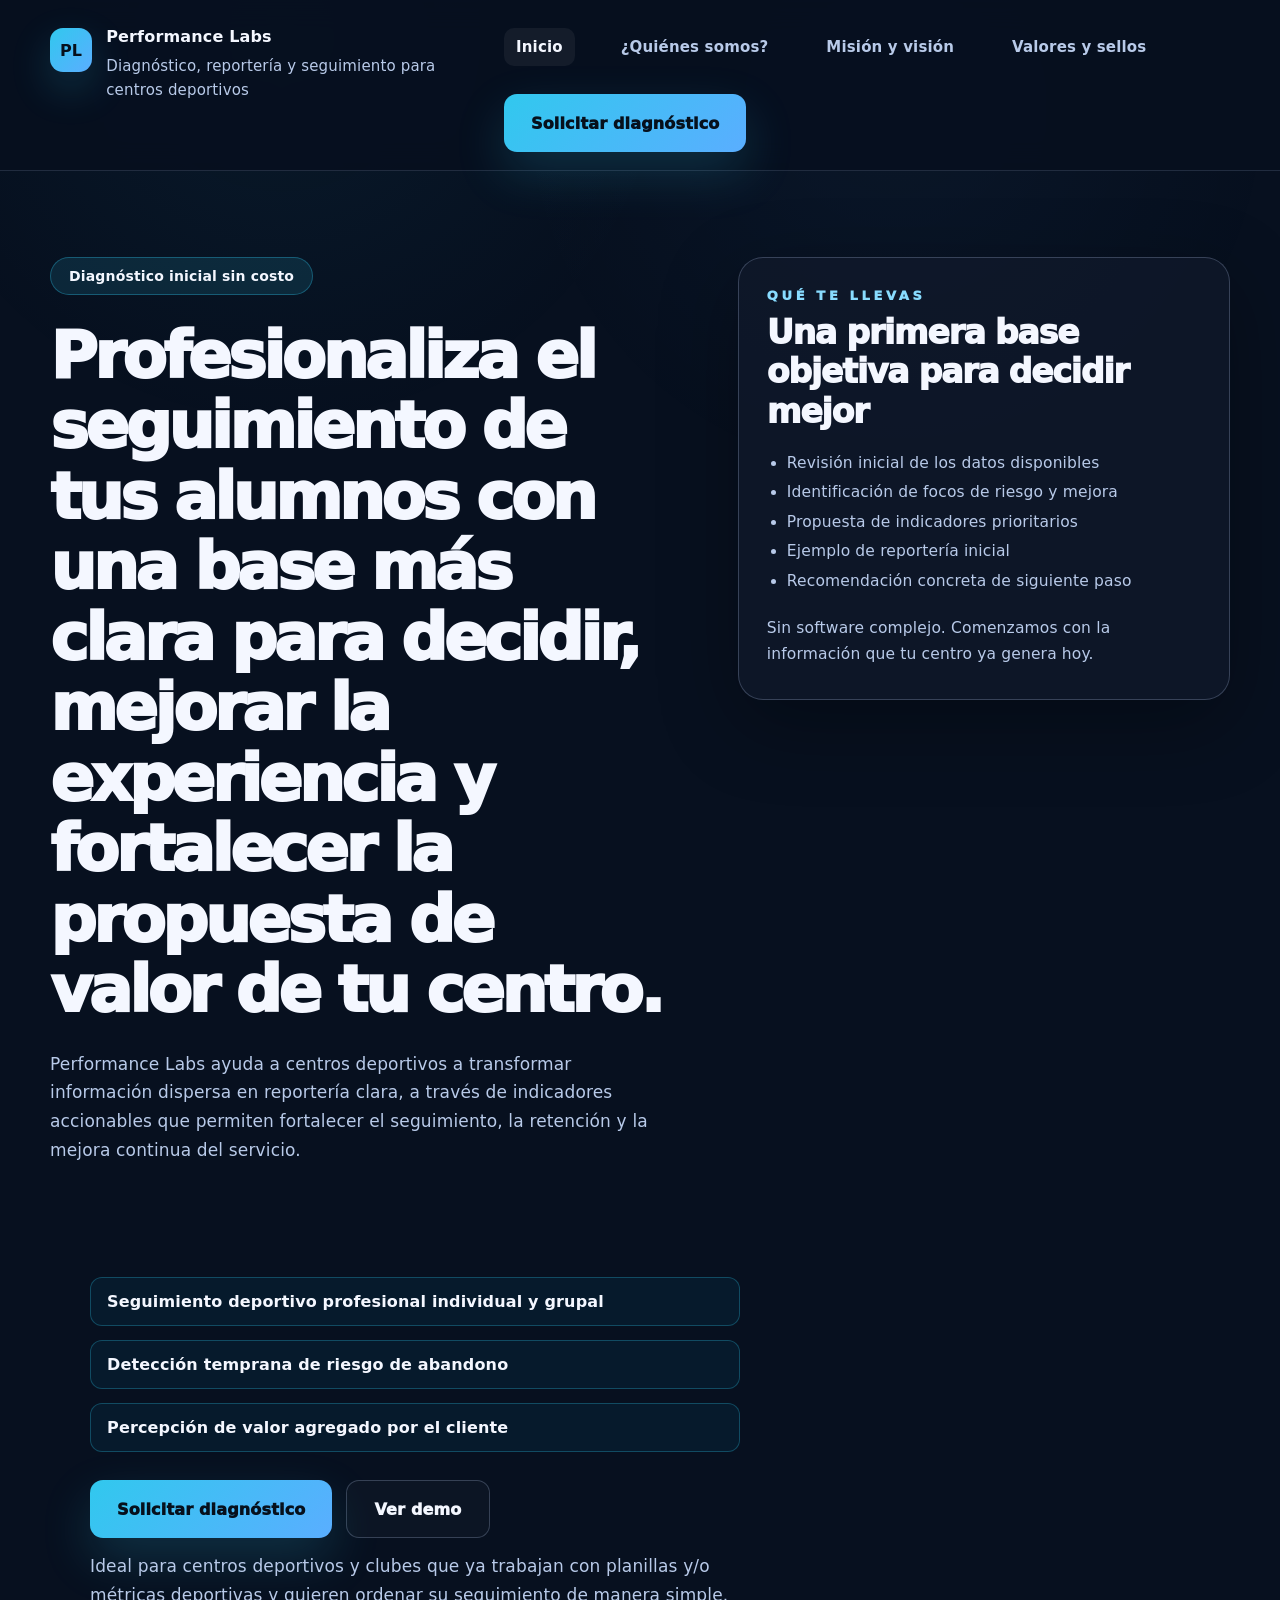
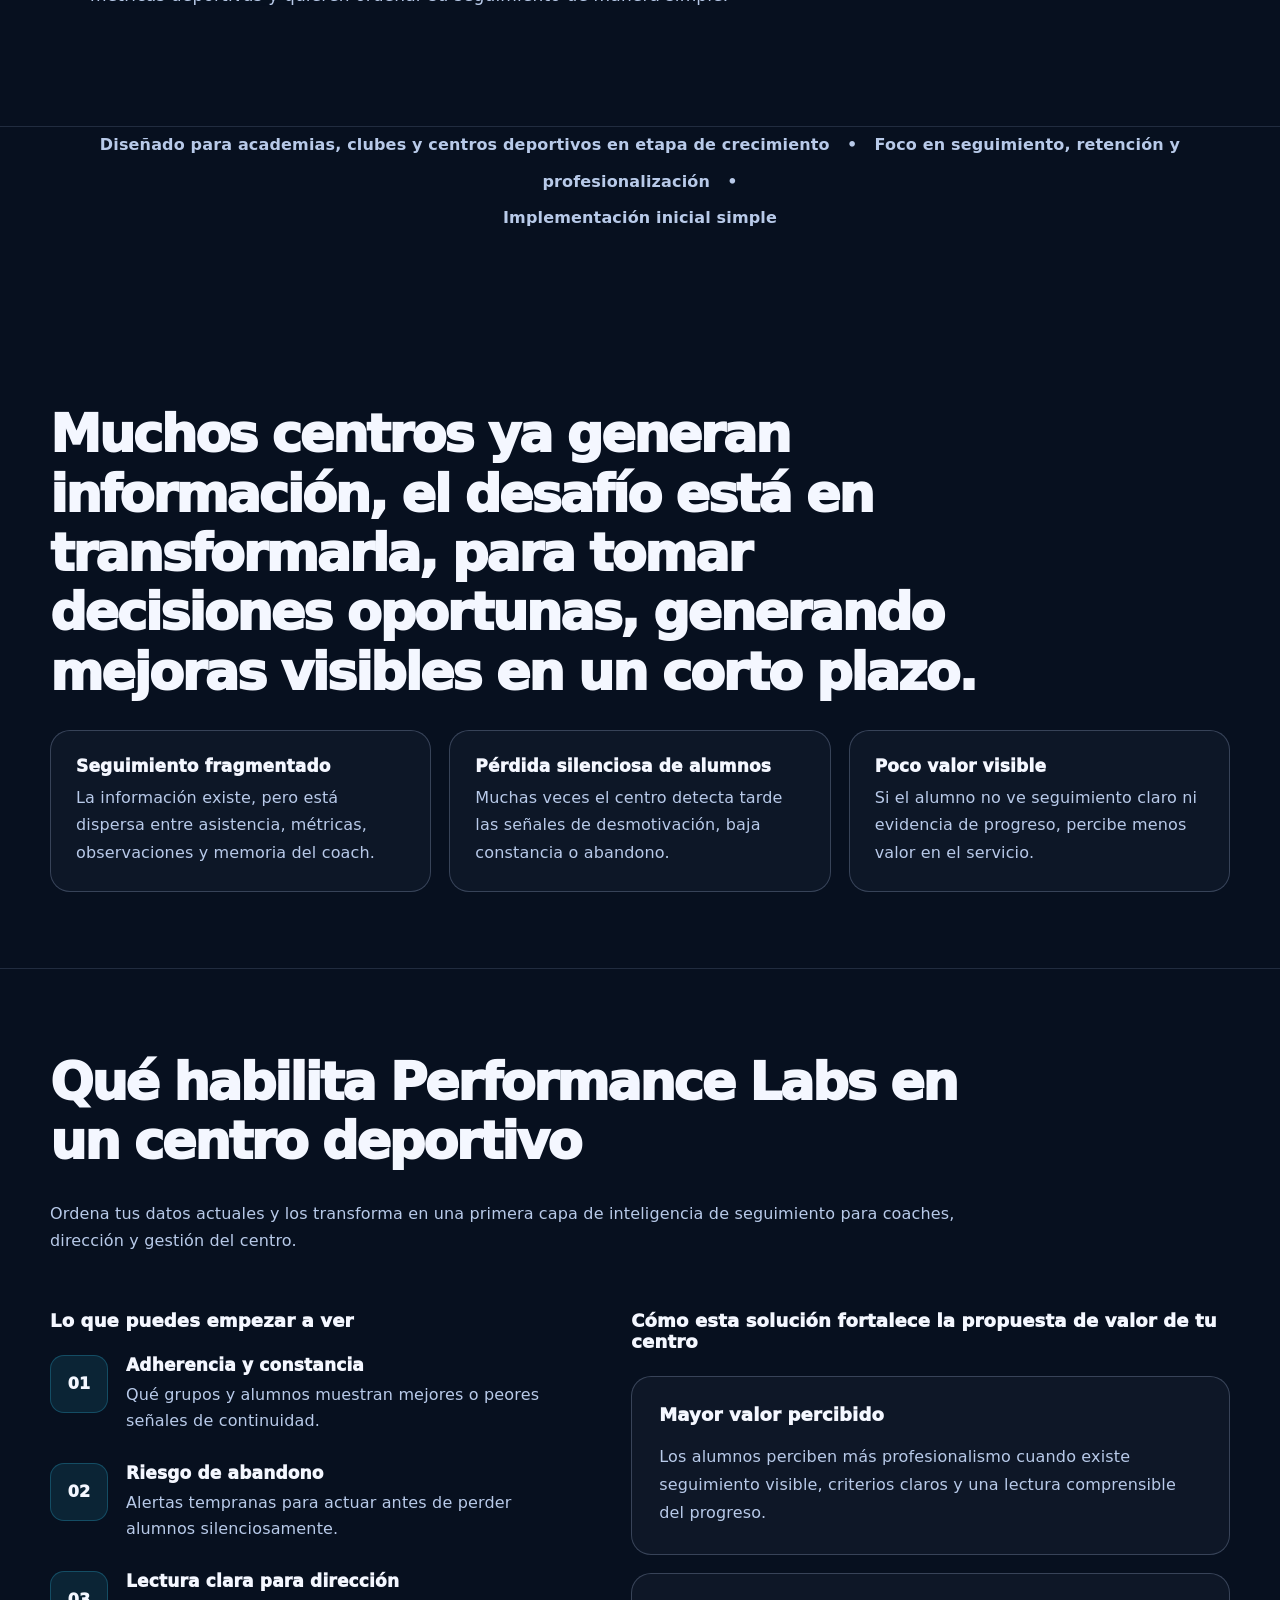
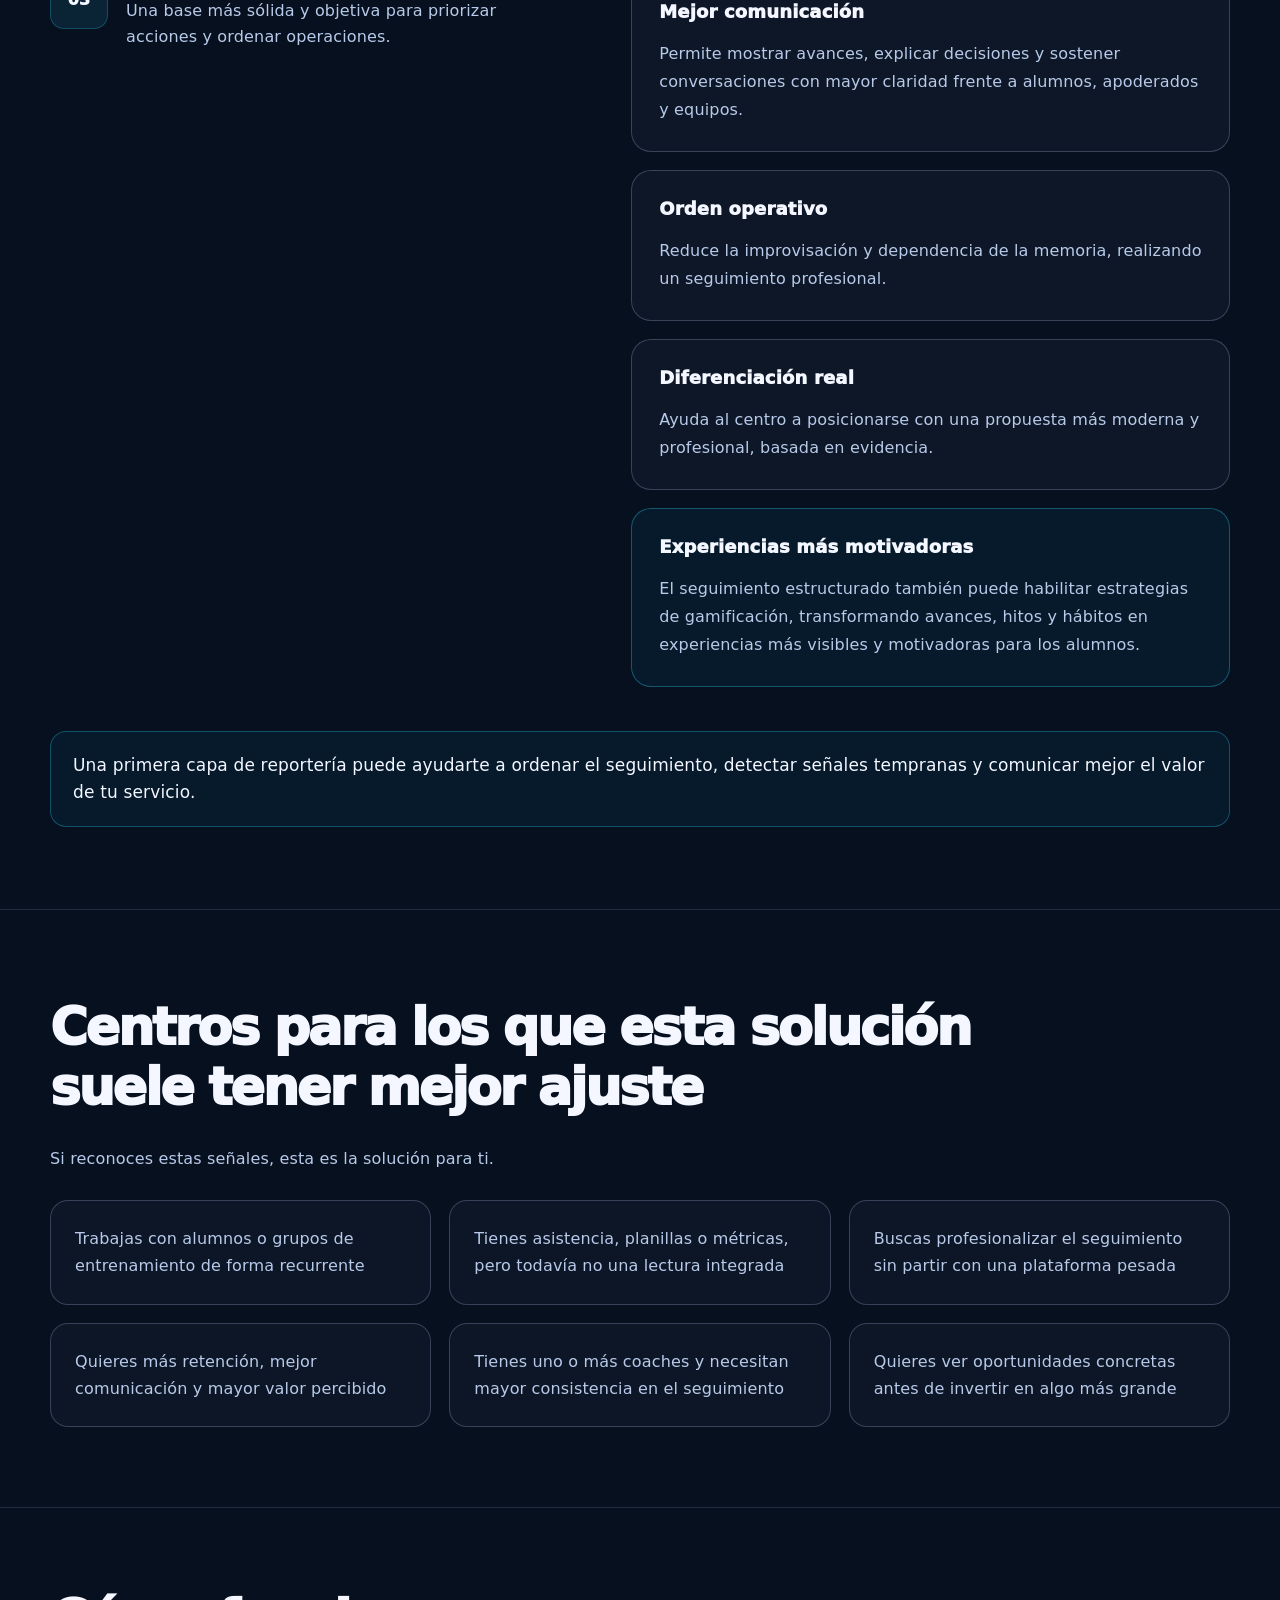
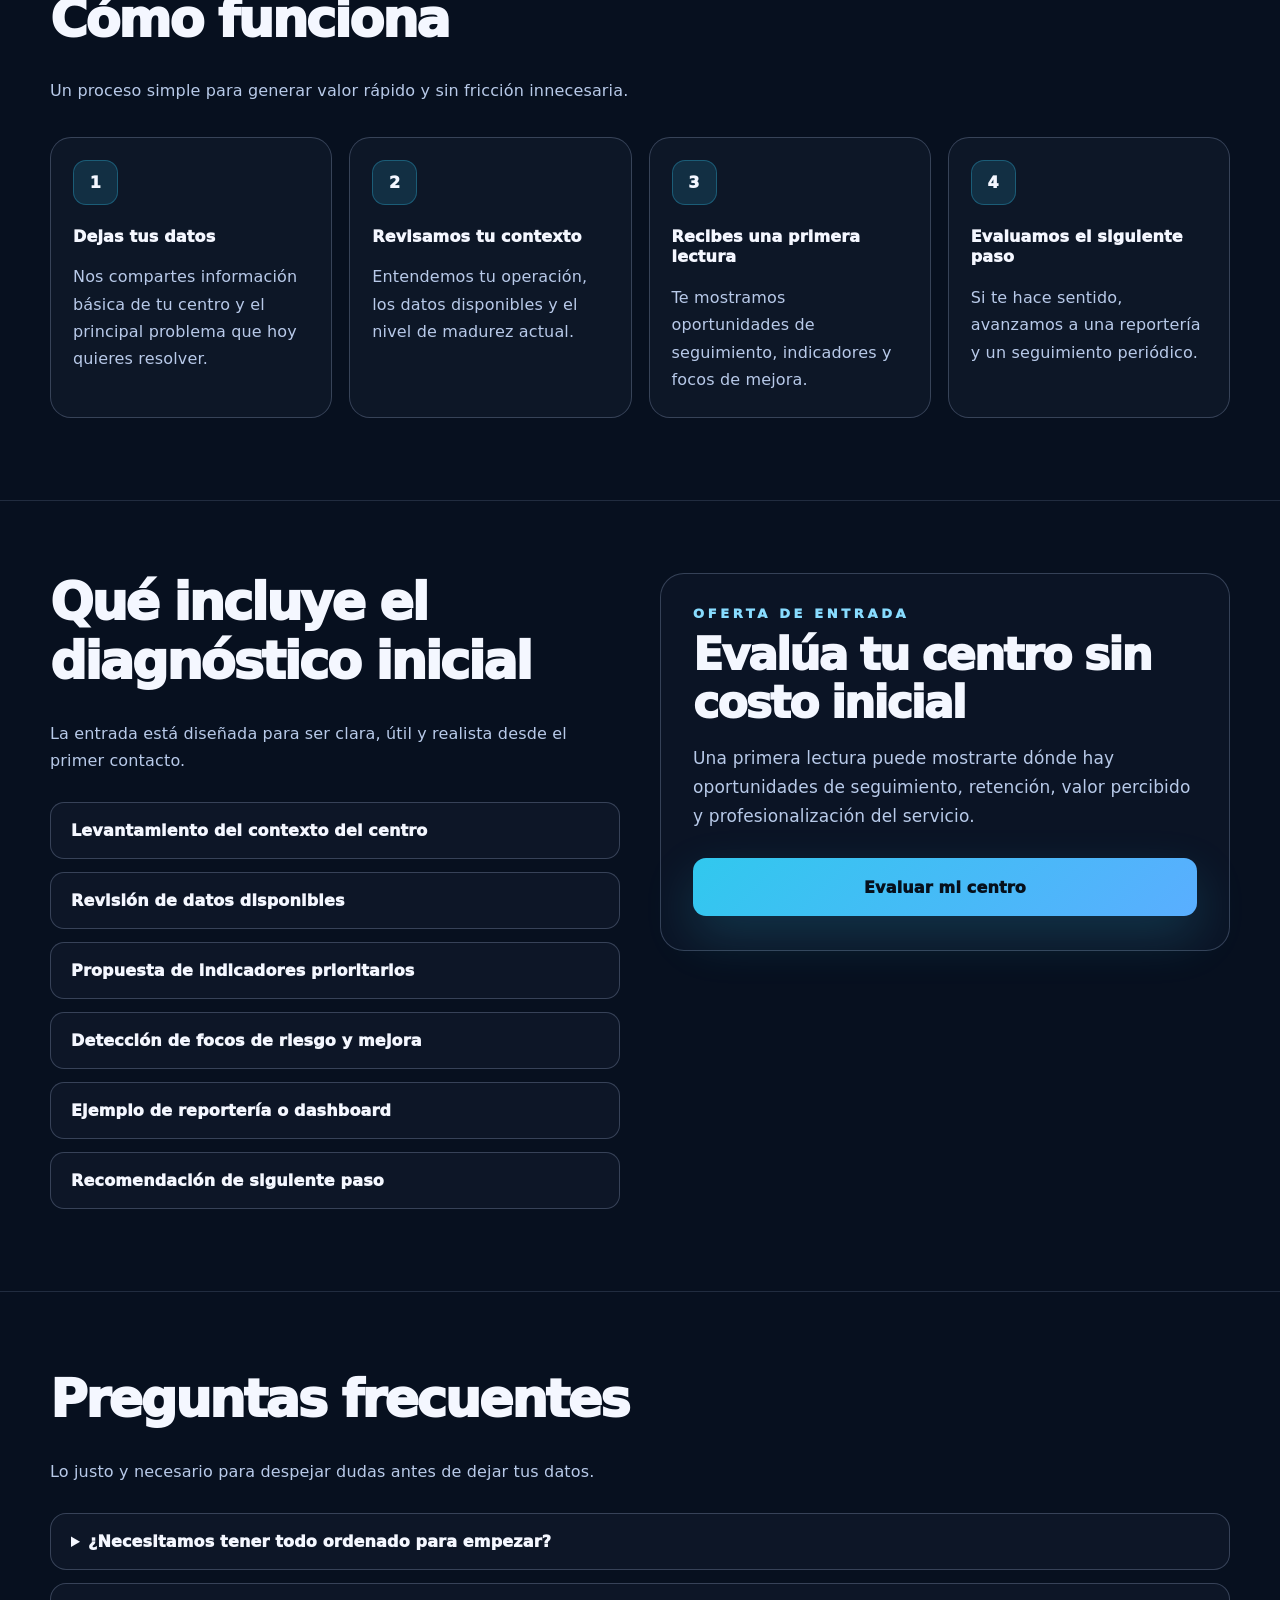
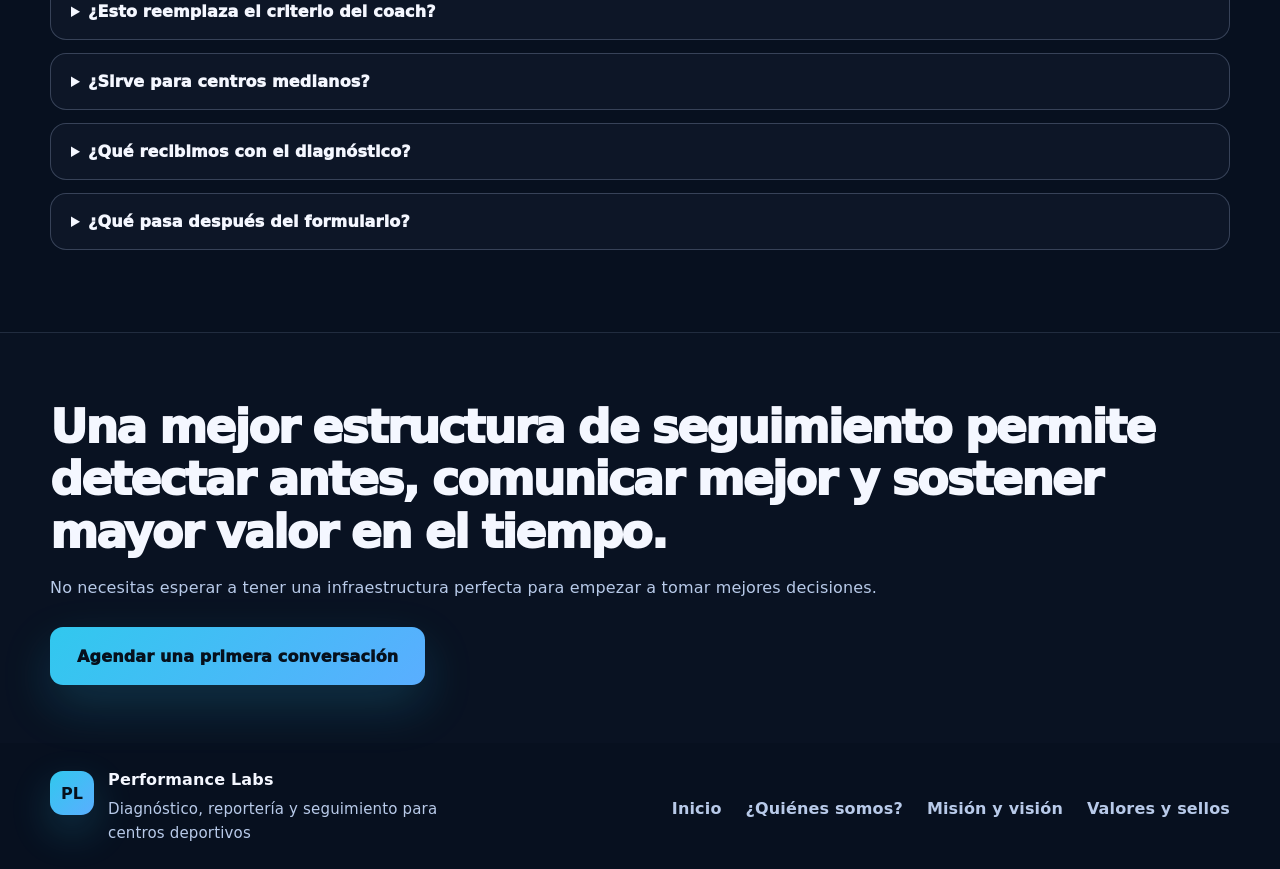
==== index.html @ 6718ab13 "Replace top-cta button with primary-button link" ====
<!DOCTYPE html>
<html lang="es"> <!-- Define que el sitio está en español, para que el navegador y Google lo entiendan bien. -->
<head> <!-- Guarda la configuración invisible de la página: título, estilos, medición y datos técnicos. -->
  <meta charset="UTF-8"> <!-- Permite usar tildes, ñ y caracteres especiales sin romper el texto. -->
  <meta name="viewport" content="width=device-width, initial-scale=1.0"> <!-- Hace que la página se adapte a computador, tablet y celular. -->
  <meta name="description" content="Performance Labs ayuda a centros deportivos a profesionalizar el seguimiento de alumnos mediante diagnóstico, reportería e indicadores accionables."> <!-- Resume la página para buscadores y vistas previas. -->
  <title>Performance Labs | Diagnóstico deportivo</title> <!-- Texto que aparece en la pestaña del navegador. -->

  <!-- Google Tag Manager -->
  <script>
    (function(w,d,s,l,i){
      w[l]=w[l]||[]; // Crea una “mochila” donde Google guarda eventos del sitio.
      w[l].push({'gtm.start': new Date().getTime(),event:'gtm.js'}); // Marca el momento exacto en que GTM empieza a funcionar.
      var f=d.getElementsByTagName(s)[0], // Busca el primer script de la página para insertar GTM antes.
          j=d.createElement(s), // Crea una nueva etiqueta script para cargar GTM.
          dl=l!='dataLayer'?'&l='+l:''; // Agrega el nombre del dataLayer si usás uno distinto al normal.
      j.async=true; // Hace que GTM cargue sin frenar la página.
      j.src='https://www.googletagmanager.com/gtm.js?id=GTM-KS28BPPV'+dl; // Carga tu contenedor real de Google Tag Manager.
      f.parentNode.insertBefore(j,f); // Inserta GTM en la página antes del primer script encontrado.
    })(window,document,'script','dataLayer','GTM-KS28BPPV'); // Ejecuta todo usando la ventana, documento, tipo script, dataLayer y tu ID de GTM.
  </script>
  <!-- End Google Tag Manager -->

  <style>
    :root { /* Guarda colores, medidas y sombras para reutilizarlos en toda la página. */
      --bg: #07101f; /* Color principal del fondo oscuro. */
      --bg-2: #0b1424; /* Color secundario para secciones separadas. */
      --panel: #111a2b; /* Color de tarjetas y bloques. */
      --panel-soft: #0d1728; /* Color de tarjetas más suaves. */
      --line: rgba(174, 194, 226, 0.16); /* Línea gris azulada muy suave. */
      --line-strong: rgba(174, 194, 226, 0.26); /* Línea un poco más visible para bordes. */
      --text: #f4f7ff; /* Texto principal casi blanco. */
      --muted: #b8cae9; /* Texto secundario azul claro. */
      --muted-2: #94a8ca; /* Texto más apagado para descripciones. */
      --cyan: #31c8ee; /* Color celeste principal de botones y detalles. */
      --cyan-2: #5aaeff; /* Segundo celeste para degradados. */
      --cyan-dark: rgba(49, 200, 238, 0.12); /* Fondo celeste transparente para pills. */
      --shadow: 0 24px 80px rgba(0, 0, 0, 0.32); /* Sombra elegante para profundidad visual. */
      --radius: 24px; /* Redondeo general de tarjetas grandes. */
      --radius-sm: 14px; /* Redondeo general de botones y tarjetas chicas. */
      --max: 1180px; /* Ancho máximo del contenido central. */
    }

    * { /* Aplica una regla general a todos los elementos. */
      box-sizing: border-box; /* Hace que padding y borde no rompan los tamaños. */
    }

    html { /* Configura el comportamiento general del documento. */
      scroll-behavior: smooth; /* Permite que los saltos internos bajen suave. */
    }

    body { /* Define el estilo base visible de toda la página. */
      margin: 0; /* Elimina el margen blanco que trae el navegador por defecto. */
      font-family: Inter, ui-sans-serif, system-ui, -apple-system, BlinkMacSystemFont, "Segoe UI", sans-serif; /* Usa una fuente moderna parecida a la captura. */
      background: var(--bg); /* Aplica el fondo oscuro principal. */
      color: var(--text); /* Aplica el color principal del texto. */
      letter-spacing: 0.01em; /* Da una separación leve para que se vea más premium. */
    }

    body::before { /* Agrega una luz suave decorativa al fondo. */
      content: ""; /* Crea el elemento visual sin texto. */
      position: fixed; /* Mantiene el brillo fijo aunque se haga scroll. */
      inset: 0; /* Hace que cubra toda la pantalla. */
      pointer-events: none; /* Evita que bloquee clics. */
      background:
        radial-gradient(circle at 22% 4%, rgba(49, 200, 238, 0.055), transparent 30%),
        radial-gradient(circle at 70% 12%, rgba(90, 174, 255, 0.045), transparent 32%);
      z-index: -1; /* Manda el brillo detrás del contenido. */
    }

    a { /* Define el estilo general de los enlaces. */
      color: inherit; /* Hace que los enlaces hereden el color del texto. */
      text-decoration: none; /* Quita el subrayado por defecto. */
    }

    .site-header { /* Barra superior fija visualmente parecida a la captura. */
      border-bottom: 1px solid var(--line); /* Línea separadora inferior. */
      background: rgba(7, 16, 31, 0.92); /* Fondo oscuro semi sólido. */
      backdrop-filter: blur(14px); /* Da efecto vidrio suave. */
      position: sticky; /* Mantiene el menú arriba al hacer scroll. */
      top: 0; /* Pega el menú a la parte superior. */
      z-index: 20; /* Lo deja por encima del contenido. */
    }

    .nav-wrap { /* Contenedor interno del menú. */
      width: min(var(--max), calc(100% - 44px)); /* Limita el ancho y deja margen lateral. */
      min-height: 128px; /* Replica la altura grande del header de la captura. */
      margin: 0 auto; /* Centra el contenido. */
      display: grid; /* Permite ordenar marca y navegación en columnas. */
      grid-template-columns: 430px 1fr; /* Primera columna para logo, segunda para links. */
      align-items: start; /* Alinea elementos arriba. */
      gap: 24px; /* Separa las columnas. */
      padding: 28px 0 18px; /* Da aire arriba y abajo. */
    }

    .brand { /* Bloque de marca con logo y textos. */
      display: flex; /* Pone logo y texto en fila. */
      align-items: flex-start; /* Alinea el logo con el comienzo del texto. */
      gap: 14px; /* Separa el logo del texto. */
    }

    .logo { /* Cuadrado celeste con PL. */
      width: 44px; /* Ancho del logo. */
      height: 44px; /* Alto del logo. */
      border-radius: 13px; /* Bordes redondeados como app moderna. */
      display: grid; /* Centra el texto del logo. */
      place-items: center; /* Centra vertical y horizontalmente. */
      color: #06101c; /* Texto oscuro sobre celeste. */
      font-weight: 900; /* Texto fuerte para PL. */
      background: linear-gradient(135deg, var(--cyan), var(--cyan-2)); /* Degradado celeste. */
      box-shadow: 0 16px 42px rgba(49, 200, 238, 0.2); /* Brillo suave. */
    }

    .brand-title { /* Título Performance Labs. */
      display: block; /* Hace que el título ocupe su línea. */
      font-weight: 900; /* Grosor fuerte. */
      font-size: 16px; /* Tamaño similar al screenshot. */
      line-height: 1.1; /* Altura ajustada. */
      margin-bottom: 8px; /* Separación con subtítulo. */
    }

    .brand-subtitle { /* Bajada de la marca. */
      display: block; /* Ocupa su propia línea. */
      color: var(--muted); /* Color azul claro. */
      font-size: 15px; /* Tamaño de lectura cómodo. */
      line-height: 1.6; /* Altura de línea amplia como la captura. */
      max-width: 390px; /* Evita que el texto se estire demasiado. */
    }

    .nav-side { /* Bloque derecho del menú. */
      display: flex; /* Ordena links y CTA. */
      flex-direction: column; /* Deja links arriba y botón abajo. */
      align-items: flex-start; /* Alinea a la izquierda dentro de su columna. */
      gap: 28px; /* Separa links del botón. */
    }

    .nav-links { /* Lista de navegación principal. */
      display: flex; /* Pone links en fila. */
      align-items: center; /* Centra verticalmente los links. */
      gap: 34px; /* Espacio entre links. */
      color: var(--muted); /* Color base de links. */
      font-weight: 800; /* Peso fuerte como captura. */
      font-size: 15px; /* Tamaño de links. */
    }

    .nav-links a { /* Cada link de navegación. */
      padding: 10px 12px; /* Área clickeable cómoda. */
      border-radius: 10px; /* Bordes suaves en hover y activo. */
      transition: 0.2s ease; /* Anima cambios de color y fondo. */
    }

    .nav-links a:hover, .nav-links a.active { /* Estado activo o al pasar el mouse. */
      color: var(--text); /* Vuelve el texto más blanco. */
      background: rgba(255, 255, 255, 0.055); /* Fondo sutil. */
    }

    .top-cta { /* Botón de diagnóstico del menú. */
      border: 1px solid var(--line-strong); /* Borde claro suave. */
      border-radius: 13px; /* Redondeo del botón. */
      padding: 14px 20px; /* Tamaño interno del botón. */
      font-weight: 850; /* Texto fuerte. */
      color: var(--text); /* Texto claro. */
      background: rgba(255, 255, 255, 0.025); /* Fondo transparente oscuro. */
    }

    .section { /* Estilo base para cada bloque de página. */
      border-bottom: 1px solid var(--line); /* Separador horizontal entre secciones. */
    }

    .container { /* Contenedor central reutilizable. */
      width: min(var(--max), calc(100% - 44px)); /* Ancho máximo con margen lateral. */
      margin: 0 auto; /* Centra el contenido. */
    }

    .hero { /* Primera sección principal. */
      padding: 86px 0 82px; /* Espacio vertical superior e inferior. */
    }

    .hero-grid { /* Grilla del hero con texto y tarjeta. */
      display: grid; /* Activa layout de columnas. */
      grid-template-columns: 1.06fr 0.85fr; /* Texto más ancho que la tarjeta. */
      gap: 74px; /* Separación grande entre columnas. */
      align-items: start; /* Alinea ambas columnas arriba. */
    }

    .eyebrow { /* Pastilla celeste superior. */
      display: inline-flex; /* Ajusta ancho al contenido. */
      align-items: center; /* Centra verticalmente. */
      border: 1px solid rgba(49, 200, 238, 0.32); /* Borde celeste oscuro. */
      background: var(--cyan-dark); /* Fondo celeste transparente. */
      color: var(--text); /* Texto blanco. */
      padding: 10px 18px; /* Tamaño de pastilla. */
      border-radius: 999px; /* Forma tipo cápsula. */
      font-weight: 900; /* Texto fuerte. */
      font-size: 14px; /* Tamaño pequeño. */
      margin-bottom: 26px; /* Separación del título. */
    }

    .hero h1 { /* Título gigante del hero. */
      font-size: clamp(42px, 5.05vw, 72px); /* Tamaño adaptable, grande en escritorio. */
      line-height: 1.09; /* Altura compacta como captura. */
      letter-spacing: -0.055em; /* Ajusta letras para look premium. */
      margin: 0 0 24px; /* Quita margen superior y deja aire abajo. */
      max-width: 710px; /* Controla el ancho del título. */
      font-weight: 930; /* Grosor muy fuerte. */
    }

    .hero p { /* Párrafo inicial. */
      color: var(--muted); /* Color secundario. */
      font-size: 17px; /* Tamaño cómodo. */
      line-height: 1.7; /* Espaciado como captura. */
      max-width: 735px; /* Ancho máximo del texto. */
      margin: 0 0 34px; /* Separación inferior. */
    }

    .hero-card { /* Tarjeta derecha del hero. */
      margin-top: 0; /* Alinea con el inicio visual del hero. */
      border: 1px solid var(--line-strong); /* Borde claro. */
      border-radius: 25px; /* Redondeo grande. */
      background: rgba(17, 26, 43, 0.72); /* Fondo de tarjeta. */
      box-shadow: var(--shadow); /* Sombra para profundidad. */
      padding: 30px 28px 32px; /* Aire interno. */
      max-width: 520px; /* Ancho controlado. */
    }

    .card-kicker { /* Texto chico arriba de la tarjeta. */
      color: #88dcff; /* Celeste luminoso. */
      font-size: 13px; /* Tamaño chico. */
      font-weight: 950; /* Bien marcado. */
      letter-spacing: 0.28em; /* Letras separadas. */
      text-transform: uppercase; /* Todo en mayúscula. */
      margin-bottom: 10px; /* Separación con título. */
    }

    .hero-card h2 { /* Título de la tarjeta derecha. */
      margin: 0 0 18px; /* Margen inferior. */
      font-size: clamp(26px, 2.6vw, 40px); /* Tamaño adaptable. */
      line-height: 1.18; /* Altura compacta. */
      letter-spacing: -0.04em; /* Ajuste visual. */
      font-weight: 930; /* Peso alto. */
    }

    .hero-card ul { /* Lista de beneficios de la tarjeta. */
      padding-left: 20px; /* Sangría para viñetas. */
      margin: 0 0 20px; /* Separación inferior. */
      color: var(--muted); /* Texto azul claro. */
      line-height: 1.9; /* Espacio entre ítems. */
      font-size: 15.5px; /* Tamaño de lista. */
    }

    .hero-card p { /* Texto final dentro de tarjeta. */
      margin: 0; /* Quita márgenes heredados. */
      font-size: 15.5px; /* Tamaño similar a lista. */
      line-height: 1.65; /* Altura cómoda. */
    }

    .pill-stack { /* Grupo de pills bajo el hero. */
      display: grid; /* Organiza las pills en filas. */
      gap: 14px; /* Separación entre pills. */
      max-width: 650px; /* Ancho parecido a captura. */
      margin-left: 40px; /* Desplazamiento para replicar composición. */
    }

    .pill { /* Cada pill de valor. */
      border: 1px solid rgba(49, 200, 238, 0.28); /* Borde celeste suave. */
      background: rgba(6, 35, 55, 0.55); /* Fondo azul petróleo. */
      border-radius: 12px; /* Bordes suaves. */
      color: var(--text); /* Texto claro. */
      font-weight: 900; /* Texto fuerte. */
      padding: 14px 16px; /* Tamaño interno. */
      max-width: 650px; /* Mantiene el ancho. */
    }


    .demo-button { /* Botón secundario para abrir la demo; acompaña al CTA principal sin quitarle protagonismo. */
      display: inline-flex; /* Permite centrar el texto igual que el botón principal. */
      align-items: center; /* Centra el texto verticalmente. */
      justify-content: center; /* Centra el texto horizontalmente. */
      min-height: 58px; /* Usa la misma altura visual que el botón principal. */
      padding: 0 27px; /* Da aire horizontal al texto. */
      border-radius: 13px; /* Mantiene el estilo redondeado de la landing. */
      background: rgba(255, 255, 255, 0.025); /* Fondo oscuro sutil para que sea secundario. */
      color: var(--text); /* Texto claro sobre fondo oscuro. */
      font-weight: 950; /* Texto fuerte y legible. */
      border: 1px solid var(--line-strong); /* Borde suave para diferenciarlo del CTA principal. */
      cursor: pointer; /* Muestra que se puede hacer clic. */
    }

    .demo-button:hover { /* Estado visual cuando el usuario pasa el mouse sobre Ver demo. */
      border-color: rgba(49, 200, 238, 0.62); /* Acentúa el borde celeste en hover. */
      background: rgba(49, 200, 238, 0.08); /* Da una respuesta visual sutil al hover. */
      transform: translateY(-1px); /* Eleva levemente el botón para indicar interacción. */
    }

    .hero-cta-row { /* Contenedor para poner Solicitar diagnóstico y Ver demo en la misma fila. */
      display: flex; /* Ordena los botones horizontalmente. */
      gap: 14px; /* Separa los dos botones. */
      flex-wrap: wrap; /* Permite que bajen en pantallas chicas. */
      align-items: center; /* Alinea ambos botones al centro vertical. */
      margin-top: 14px; /* Mantiene el espaciado original del bloque. */
    }

    .primary-button { /* Botón principal celeste. */
      display: inline-flex; /* Permite centrar texto. */
      align-items: center; /* Centrado vertical. */
      justify-content: center; /* Centrado horizontal. */
      min-height: 58px; /* Altura de botón. */
      padding: 0 27px; /* Aire horizontal. */
      border-radius: 13px; /* Bordes redondeados. */
      background: linear-gradient(135deg, var(--cyan), var(--cyan-2)); /* Degradado celeste. */
      color: #06101c; /* Texto oscuro para contraste. */
      font-weight: 950; /* Texto muy fuerte. */
      border: 0; /* Sin borde extra. */
      cursor: pointer; /* Cursor de botón. */
      box-shadow: 0 20px 50px rgba(49, 200, 238, 0.18); /* Sombra celeste sutil. */
    }

    .cta-note { /* Texto bajo el botón principal. */
      color: var(--muted); /* Color secundario. */
      font-size: 16px; /* Tamaño legible. */
      line-height: 1.65; /* Espaciado cómodo. */
      max-width: 730px; /* Ancho similar al screenshot. */
      margin-top: 18px; /* Separación desde botón. */
    }

    .center-line { /* Línea de posicionamiento centrada. */
      text-align: center; /* Centra el texto. */
      color: var(--muted); /* Texto azul claro. */
      font-size: 16px; /* Tamaño medio. */
      font-weight: 850; /* Negrita marcada. */
      line-height: 2.3; /* Aire vertical. */
      padding: 0 0 78px; /* Aire inferior. */
    }

    .problem { /* Sección de problema. */
      padding: 90px 0 76px; /* Espacio vertical. */
    }

    .wide-title { /* Títulos anchos grandes. */
      font-size: clamp(34px, 4vw, 52px); /* Tamaño adaptable. */
      line-height: 1.16; /* Alto compacto. */
      letter-spacing: -0.045em; /* Look editorial. */
      margin: 0 0 28px; /* Margen inferior. */
      font-weight: 930; /* Peso alto. */
      max-width: 940px; /* Ancho del título. */
    }

    .problem-cards { /* Grilla de tres tarjetas de dolor. */
      display: grid; /* Layout de grilla. */
      grid-template-columns: repeat(3, 1fr); /* Tres columnas iguales. */
      gap: 18px; /* Separación entre tarjetas. */
      margin-top: 28px; /* Separación desde el título. */
    }

    .small-card { /* Tarjeta compacta. */
      border: 1px solid var(--line-strong); /* Borde suave. */
      background: rgba(17, 26, 43, 0.75); /* Fondo de tarjeta. */
      border-radius: 20px; /* Bordes redondeados. */
      padding: 25px 25px; /* Aire interno. */
      min-height: 155px; /* Altura mínima. */
    }

    .small-card h3 { /* Título de tarjeta compacta. */
      margin: 0 0 8px; /* Separación inferior. */
      font-size: 17px; /* Tamaño del título. */
      font-weight: 950; /* Grosor fuerte. */
    }

    .small-card p { /* Texto de tarjeta compacta. */
      margin: 0; /* Quita margen. */
      color: var(--muted); /* Color secundario. */
      line-height: 1.7; /* Legibilidad. */
      font-size: 16px; /* Tamaño de lectura. */
    }

    .enable { /* Sección que habilita la solución. */
      padding: 84px 0 82px; /* Espacio vertical. */
    }

    .section-lead { /* Bajada de sección. */
      color: var(--muted); /* Texto secundario. */
      font-size: 16px; /* Tamaño estándar. */
      line-height: 1.7; /* Espaciado. */
      max-width: 980px; /* Ancho amplio. */
      margin: 0 0 56px; /* Separación inferior grande. */
    }

    .two-col { /* Grilla de dos columnas. */
      display: grid; /* Activa columnas. */
      grid-template-columns: 0.9fr 1.05fr; /* Columna derecha un poco más ancha. */
      gap: 68px; /* Separación grande. */
      align-items: start; /* Alinea arriba. */
    }

    .number-list { /* Lista numerada visual. */
      display: grid; /* Organiza cada item en filas. */
      gap: 28px; /* Separación entre items. */
    }

    .number-item { /* Cada item numerado. */
      display: grid; /* Permite número y texto en columnas. */
      grid-template-columns: 58px 1fr; /* Columna del número y del contenido. */
      gap: 18px; /* Separación. */
      align-items: start; /* Alinea arriba. */
    }

    .number-box { /* Cuadrado con número. */
      width: 58px; /* Ancho del cuadro. */
      height: 58px; /* Alto del cuadro. */
      border-radius: 14px; /* Bordes redondeados. */
      display: grid; /* Centra el número. */
      place-items: center; /* Centro perfecto. */
      background: rgba(49, 200, 238, 0.11); /* Fondo celeste transparente. */
      border: 1px solid rgba(49, 200, 238, 0.25); /* Borde celeste. */
      color: var(--text); /* Texto claro. */
      font-weight: 950; /* Número fuerte. */
    }

    .number-item h3 { /* Título de item numerado. */
      margin: 0 0 7px; /* Separación inferior. */
      font-size: 17px; /* Tamaño título. */
      font-weight: 950; /* Grosor. */
    }

    .number-item p { /* Texto de item numerado. */
      margin: 0; /* Sin margen extra. */
      color: var(--muted); /* Color secundario. */
      line-height: 1.65; /* Legibilidad. */
      font-size: 16px; /* Tamaño cómodo. */
    }

    .benefit-stack { /* Pila de tarjetas de beneficios. */
      display: grid; /* Filas. */
      gap: 18px; /* Separación. */
    }

    .benefit-card { /* Tarjeta de beneficio. */
      border: 1px solid var(--line-strong); /* Borde. */
      border-radius: 20px; /* Redondeo. */
      background: rgba(17, 26, 43, 0.78); /* Fondo. */
      padding: 27px 27px; /* Aire. */
    }

    .benefit-card.highlight { /* Tarjeta destacada del final. */
      border-color: rgba(49, 200, 238, 0.35); /* Borde celeste más fuerte. */
      background: rgba(6, 35, 55, 0.54); /* Fondo azul petróleo. */
    }

    .benefit-card h3 { /* Título de beneficio. */
      margin: 0 0 18px; /* Separación. */
      font-size: 18px; /* Tamaño. */
      font-weight: 950; /* Grosor. */
    }

    .benefit-card p { /* Descripción de beneficio. */
      margin: 0; /* Sin margen. */
      color: var(--muted); /* Texto secundario. */
      line-height: 1.75; /* Espaciado. */
      font-size: 16px; /* Tamaño. */
    }

    .notice { /* Banda celeste oscura entre secciones. */
      margin: 44px auto 0; /* Margen superior. */
      border: 1px solid rgba(49, 200, 238, 0.32); /* Borde celeste. */
      background: rgba(6, 35, 55, 0.55); /* Fondo azul petróleo. */
      border-radius: 16px; /* Bordes redondeados. */
      color: var(--text); /* Texto claro. */
      font-size: 17px; /* Tamaño. */
      line-height: 1.6; /* Legibilidad. */
      padding: 20px 22px; /* Aire interno. */
    }

    .fit { /* Sección de ajuste o fit. */
      padding: 88px 0 80px; /* Espacio vertical. */
    }

    .fit p { /* Bajada de fit. */
      color: var(--muted); /* Texto secundario. */
      font-size: 16px; /* Tamaño. */
      line-height: 1.7; /* Espaciado. */
      margin: 0 0 28px; /* Separación. */
    }

    .fit-grid { /* Grilla de condiciones. */
      display: grid; /* Activa grilla. */
      grid-template-columns: repeat(3, 1fr); /* Tres columnas. */
      gap: 18px; /* Separación. */
    }

    .fit-box { /* Tarjeta de condición. */
      border: 1px solid var(--line-strong); /* Borde. */
      background: rgba(17, 26, 43, 0.72); /* Fondo. */
      border-radius: 18px; /* Redondeo. */
      color: var(--muted); /* Texto secundario. */
      font-size: 16px; /* Tamaño. */
      line-height: 1.7; /* Alto de línea. */
      padding: 24px 24px; /* Aire interno. */
      min-height: 96px; /* Altura mínima. */
    }

    .steps { /* Sección cómo funciona. */
      padding: 82px 0 82px; /* Espacio vertical. */
    }

    .steps-grid { /* Grilla de pasos. */
      display: grid; /* Activa grilla. */
      grid-template-columns: repeat(4, 1fr); /* Cuatro columnas. */
      gap: 17px; /* Separación. */
      margin-top: 32px; /* Espacio desde bajada. */
    }

    .step-card { /* Tarjeta de cada paso. */
      border: 1px solid var(--line-strong); /* Borde. */
      background: rgba(17, 26, 43, 0.75); /* Fondo. */
      border-radius: 21px; /* Redondeo. */
      padding: 22px 22px 24px; /* Aire interno. */
      min-height: 235px; /* Altura similar a captura. */
    }

    .step-num { /* Número del paso. */
      width: 45px; /* Ancho. */
      height: 45px; /* Alto. */
      border-radius: 13px; /* Redondeo. */
      display: grid; /* Centra número. */
      place-items: center; /* Centro. */
      color: var(--text); /* Color. */
      font-weight: 950; /* Grosor. */
      background: rgba(49, 200, 238, 0.14); /* Fondo celeste. */
      border: 1px solid rgba(49, 200, 238, 0.3); /* Borde. */
      margin-bottom: 22px; /* Separación inferior. */
    }

    .step-card h3 { /* Título de paso. */
      margin: 0 0 16px; /* Separación. */
      font-size: 16px; /* Tamaño. */
      line-height: 1.3; /* Alto compacto. */
      font-weight: 950; /* Grosor. */
    }

    .step-card p { /* Texto de paso. */
      margin: 0; /* Sin margen. */
      color: var(--muted); /* Color secundario. */
      line-height: 1.7; /* Espaciado. */
      font-size: 16px; /* Tamaño. */
    }

    .diagnosis { /* Sección de diagnóstico incluido. */
      padding: 72px 0 82px; /* Espacio vertical. */
    }

    .diagnosis-grid { /* Grilla de lista y oferta. */
      display: grid; /* Activa columnas. */
      grid-template-columns: 0.95fr 0.95fr; /* Dos columnas parejas. */
      gap: 40px; /* Separación. */
      align-items: start; /* Alinea arriba. */
    }

    .accordion-list { /* Lista visual de entregables. */
      display: grid; /* Filas. */
      gap: 13px; /* Separación. */
      margin-top: 28px; /* Espacio superior. */
    }

    .accordion-row { /* Fila de entregable. */
      border: 1px solid var(--line-strong); /* Borde. */
      background: rgba(17, 26, 43, 0.72); /* Fondo. */
      border-radius: 14px; /* Redondeo. */
      padding: 18px 20px; /* Aire. */
      font-weight: 950; /* Texto fuerte. */
      color: var(--text); /* Texto claro. */
    }

    .offer-card { /* Tarjeta grande de oferta. */
      border: 1px solid var(--line-strong); /* Borde. */
      border-radius: 24px; /* Redondeo. */
      background: rgba(13, 23, 40, 0.78); /* Fondo. */
      min-height: 378px; /* Altura similar a screenshot. */
      padding: 32px 32px; /* Aire interno. */
    }

    .offer-card h2 { /* Título de la oferta. */
      margin: 7px 0 18px; /* Separación. */
      font-size: clamp(34px, 3.45vw, 48px); /* Tamaño grande. */
      line-height: 1.08; /* Alto compacto. */
      letter-spacing: -0.045em; /* Ajuste visual. */
      font-weight: 930; /* Grosor. */
    }

    .offer-card p { /* Texto de oferta. */
      color: var(--muted); /* Color secundario. */
      line-height: 1.7; /* Espaciado. */
      font-size: 17px; /* Tamaño. */
      margin: 0 0 27px; /* Separación inferior. */
      max-width: 590px; /* Ancho controlado. */
    }

    .offer-card .primary-button { /* Botón dentro de oferta. */
      width: 100%; /* Ocupa todo el ancho disponible. */
    }

    .faq { /* Sección de preguntas frecuentes. */
      padding: 78px 0 82px; /* Espacio vertical. */
    }

    .faq-list { /* Contenedor de FAQs. */
      display: grid; /* Filas. */
      gap: 13px; /* Separación. */
      margin-top: 28px; /* Separación superior. */
    }

    details { /* Cada pregunta desplegable. */
      border: 1px solid var(--line-strong); /* Borde. */
      border-radius: 16px; /* Redondeo. */
      background: rgba(17, 26, 43, 0.72); /* Fondo. */
      color: var(--text); /* Texto claro. */
      padding: 18px 20px; /* Aire interno. */
    }

    summary { /* Cabecera de cada pregunta. */
      cursor: pointer; /* Muestra que se puede abrir. */
      font-weight: 950; /* Texto fuerte. */
      list-style-position: inside; /* Deja el triángulo dentro. */
    }

    details p { /* Respuesta desplegable. */
      color: var(--muted); /* Texto secundario. */
      line-height: 1.7; /* Legibilidad. */
      margin: 14px 0 0 22px; /* Espacio desde pregunta. */
    }

    .final-cta { /* Sección final de conversión. */
      padding: 68px 0 58px; /* Espacio vertical. */
      background: rgba(13, 23, 40, 0.42); /* Fondo apenas distinto. */
    }

    .final-cta h2 { /* Título final. */
      font-size: clamp(34px, 3.6vw, 52px); /* Tamaño grande. */
      line-height: 1.14; /* Alto. */
      letter-spacing: -0.045em; /* Ajuste. */
      margin: 0 0 20px; /* Separación. */
      font-weight: 930; /* Grosor. */
      max-width: 1120px; /* Ancho. */
    }

    .final-cta p { /* Texto final. */
      color: var(--muted); /* Color secundario. */
      font-size: 16px; /* Tamaño. */
      margin: 0 0 30px; /* Separación. */
    }

    .site-footer { /* Pie de página. */
      background: #07101f; /* Fondo oscuro. */
      padding: 28px 0 24px; /* Aire interno. */
    }

    .footer-grid { /* Grilla del footer. */
      display: flex; /* Distribuye marca y links en línea. */
      align-items: center; /* Centra verticalmente. */
      justify-content: space-between; /* Separa extremos. */
      gap: 24px; /* Espacio si se achica. */
    }

    .footer-links { /* Links del footer. */
      display: flex; /* Pone enlaces en fila. */
      gap: 24px; /* Separación. */
      color: var(--muted); /* Color. */
      font-weight: 850; /* Peso. */
    }

    @media (max-width: 980px) { /* Ajustes para tablet y pantallas medianas. */
      .nav-wrap, .hero-grid, .two-col, .diagnosis-grid { /* Grillas que pasan a una columna. */
        grid-template-columns: 1fr; /* Usa una sola columna. */
      }

      .nav-wrap { /* Header en móvil/tablet. */
        min-height: auto; /* Quita altura fija. */
      }

      .problem-cards, .fit-grid, .steps-grid { /* Grillas múltiples en móvil/tablet. */
        grid-template-columns: 1fr 1fr; /* Dos columnas. */
      }

      .pill-stack { /* Pila de pills móvil. */
        margin-left: 0; /* Quita desplazamiento. */
      }
    }

    @media (max-width: 680px) { /* Ajustes para celular. */
      .nav-links, .footer-grid, .footer-links { /* Menús en celular. */
        flex-wrap: wrap; /* Permite salto de línea. */
      }

      .problem-cards, .fit-grid, .steps-grid { /* Tarjetas en celular. */
        grid-template-columns: 1fr; /* Una columna. */
      }

      .hero { /* Hero en celular. */
        padding-top: 48px; /* Reduce aire superior. */
      }

      .container, .nav-wrap { /* Contenedores en celular. */
        width: min(100% - 28px, var(--max)); /* Márgenes más chicos. */
      }
    }
  </style>
</head>

<body> <!-- Contiene todo lo que el usuario ve y usa en la página. -->
  <!-- Google Tag Manager (noscript) -->
  <noscript>
    <iframe src="https://www.googletagmanager.com/ns.html?id=GTM-KS28BPPV" height="0" width="0" style="display:none;visibility:hidden"></iframe>
  </noscript>
  <!-- End Google Tag Manager (noscript) -->

  <header class="site-header"> <!-- Barra superior con marca, menú y botón principal. -->
    <div class="nav-wrap"> <!-- Centra y organiza el contenido del header. -->
      <a class="brand" href="index.html" aria-label="Performance Labs"> <!-- Lleva al inicio al hacer clic en la marca. -->
        <span class="logo">PL</span> <!-- Logo simple de Performance Labs. -->
        <span>
          <span class="brand-title">Performance Labs</span> <!-- Nombre de la marca. -->
          <span class="brand-subtitle">Diagnóstico, reportería y seguimiento para centros deportivos</span> <!-- Bajada breve de la marca. -->
        </span>
      </a>

      <div class="nav-side"> <!-- Agrupa links superiores y botón de diagnóstico. -->
        <nav class="nav-links" aria-label="Navegación principal"> <!-- Menú principal del sitio. -->
          <a class="active" href="index.html">Inicio</a> <!-- Link a la página inicial. -->
          <a href="quienes-somos.html">¿Quiénes somos?</a> <!-- Link a la página institucional. -->
          <a href="mision-vision.html">Misión y visión</a> <!-- Link a misión y visión. -->
          <a href="valores-sellos.html">Valores y sellos</a> <!-- Link a valores y sellos. -->
        </nav>
<a class="primary-button" href="https://forms.gle/euswJzYcN6MjkFT763" target="_blank" rel="noopener noreferrer">Solicitar diagnóstico</a> <!-- Abre el formulario de Google en una nueva pestaña para capturar prospectos. -->
      </div>
    </div>
  </header>

  <main> <!-- Agrupa todo el contenido principal de la landing. -->
    <section class="section hero"> <!-- Hero principal con promesa y tarjeta de valor. -->
      <div class="container hero-grid"> <!-- Divide el hero en dos columnas. -->
        <div> <!-- Columna izquierda del hero. -->
          <span class="eyebrow">Diagnóstico inicial sin costo</span> <!-- Sello superior de oferta. -->
          <h1>Profesionaliza el seguimiento de tus alumnos con una base más clara para decidir, mejorar la experiencia y fortalecer la propuesta de valor de tu centro.</h1> <!-- Promesa principal. -->
          <p>Performance Labs ayuda a centros deportivos a transformar información dispersa en reportería clara, a través de indicadores accionables que permiten fortalecer el seguimiento, la retención y la mejora continua del servicio.</p> <!-- Explicación principal. -->
        </div>

        <aside class="hero-card"> <!-- Tarjeta lateral con lo que recibe el usuario. -->
          <div class="card-kicker">Qué te llevas</div> <!-- Encabezado pequeño de tarjeta. -->
          <h2>Una primera base objetiva para decidir mejor</h2> <!-- Título de tarjeta. -->
          <ul> <!-- Lista de entregables resumidos. -->
            <li>Revisión inicial de los datos disponibles</li> <!-- Entregable 1. -->
            <li>Identificación de focos de riesgo y mejora</li> <!-- Entregable 2. -->
            <li>Propuesta de indicadores prioritarios</li> <!-- Entregable 3. -->
            <li>Ejemplo de reportería inicial</li> <!-- Entregable 4. -->
            <li>Recomendación concreta de siguiente paso</li> <!-- Entregable 5. -->
          </ul>
          <p>Sin software complejo. Comenzamos con la información que tu centro ya genera hoy.</p> <!-- Cierre de tarjeta. -->
        </aside>
      </div>

      <div class="container" style="margin-top: 78px;"> <!-- Bloque inferior del hero con señales de valor. -->
        <div class="pill-stack"> <!-- Pila de tres mensajes. -->
          <div class="pill">Seguimiento deportivo profesional individual y grupal</div> <!-- Mensaje 1. -->
          <div class="pill">Detección temprana de riesgo de abandono</div> <!-- Mensaje 2. -->
          <div class="pill">Percepción de valor agregado por el cliente</div> <!-- Mensaje 3. -->
          <div class="hero-cta-row"> <!-- Bloque de botones principal bajo las pills. -->
            <a class="primary-button" href="#diagnostico">Solicitar diagnóstico</a> <!-- CTA principal; resalta por sobre el botón de demo. -->
            <a class="demo-button" href="demo/" target="_blank" rel="noopener noreferrer">Ver demo</a> <!-- CTA secundario; abre el dashboard demo en una nueva pestaña. -->
          </div>
          <p class="cta-note">Ideal para centros deportivos y clubes que ya trabajan con planillas y/o métricas deportivas y quieren ordenar su seguimiento de manera simple.</p> <!-- Nota del CTA. -->
        </div>
      </div>
    </section>

    <div class="container center-line"> <!-- Texto centrado de posicionamiento. -->
      Diseñado para academias, clubes y centros deportivos en etapa de crecimiento &nbsp; • &nbsp; Foco en seguimiento, retención y profesionalización &nbsp; •<br>
      Implementación inicial simple
    </div>

    <section class="section problem"> <!-- Sección de dolores del mercado. -->
      <div class="container"> <!-- Contenedor central. -->
        <h2 class="wide-title">Muchos centros ya generan información, el desafío está en transformarla, para tomar decisiones oportunas, generando mejoras visibles en un corto plazo.</h2> <!-- Título problema. -->
        <div class="problem-cards"> <!-- Tarjetas de problemas. -->
          <article class="small-card"> <!-- Dolor 1. -->
            <h3>Seguimiento fragmentado</h3> <!-- Título dolor 1. -->
            <p>La información existe, pero está dispersa entre asistencia, métricas, observaciones y memoria del coach.</p> <!-- Texto dolor 1. -->
          </article>
          <article class="small-card"> <!-- Dolor 2. -->
            <h3>Pérdida silenciosa de alumnos</h3> <!-- Título dolor 2. -->
            <p>Muchas veces el centro detecta tarde las señales de desmotivación, baja constancia o abandono.</p> <!-- Texto dolor 2. -->
          </article>
          <article class="small-card"> <!-- Dolor 3. -->
            <h3>Poco valor visible</h3> <!-- Título dolor 3. -->
            <p>Si el alumno no ve seguimiento claro ni evidencia de progreso, percibe menos valor en el servicio.</p> <!-- Texto dolor 3. -->
          </article>
        </div>
      </div>
    </section>

    <section class="section enable"> <!-- Sección de solución y beneficios. -->
      <div class="container"> <!-- Contenedor central. -->
        <h2 class="wide-title">Qué habilita Performance Labs en un centro deportivo</h2> <!-- Título de sección. -->
        <p class="section-lead">Ordena tus datos actuales y los transforma en una primera capa de inteligencia de seguimiento para coaches, dirección y gestión del centro.</p> <!-- Bajada de solución. -->

        <div class="two-col"> <!-- Layout de lista izquierda y beneficios derecha. -->
          <div> <!-- Columna izquierda. -->
            <h3 style="margin:0 0 24px;font-size:18px;font-weight:950;">Lo que puedes empezar a ver</h3> <!-- Subtítulo izquierdo. -->
            <div class="number-list"> <!-- Lista numerada. -->
              <div class="number-item"> <!-- Item 1. -->
                <div class="number-box">01</div> <!-- Número 1. -->
                <div>
                  <h3>Adherencia y constancia</h3> <!-- Título item 1. -->
                  <p>Qué grupos y alumnos muestran mejores o peores señales de continuidad.</p> <!-- Texto item 1. -->
                </div>
              </div>

              <div class="number-item"> <!-- Item 2. -->
                <div class="number-box">02</div> <!-- Número 2. -->
                <div>
                  <h3>Riesgo de abandono</h3> <!-- Título item 2. -->
                  <p>Alertas tempranas para actuar antes de perder alumnos silenciosamente.</p> <!-- Texto item 2. -->
                </div>
              </div>

              <div class="number-item"> <!-- Item 3. -->
                <div class="number-box">03</div> <!-- Número 3. -->
                <div>
                  <h3>Lectura clara para dirección</h3> <!-- Título item 3. -->
                  <p>Una base más sólida y objetiva para priorizar acciones y ordenar operaciones.</p> <!-- Texto item 3. -->
                </div>
              </div>
            </div>
          </div>

          <div> <!-- Columna derecha. -->
            <h3 style="margin:0 0 24px;font-size:18px;font-weight:950;">Cómo esta solución fortalece la propuesta de valor de tu centro</h3> <!-- Subtítulo derecho. -->
            <div class="benefit-stack"> <!-- Pila de beneficios. -->
              <article class="benefit-card"> <!-- Beneficio 1. -->
                <h3>Mayor valor percibido</h3> <!-- Título beneficio 1. -->
                <p>Los alumnos perciben más profesionalismo cuando existe seguimiento visible, criterios claros y una lectura comprensible del progreso.</p> <!-- Texto beneficio 1. -->
              </article>
              <article class="benefit-card"> <!-- Beneficio 2. -->
                <h3>Mejor comunicación</h3> <!-- Título beneficio 2. -->
                <p>Permite mostrar avances, explicar decisiones y sostener conversaciones con mayor claridad frente a alumnos, apoderados y equipos.</p> <!-- Texto beneficio 2. -->
              </article>
              <article class="benefit-card"> <!-- Beneficio 3. -->
                <h3>Orden operativo</h3> <!-- Título beneficio 3. -->
                <p>Reduce la improvisación y dependencia de la memoria, realizando un seguimiento profesional.</p> <!-- Texto beneficio 3. -->
              </article>
              <article class="benefit-card"> <!-- Beneficio 4. -->
                <h3>Diferenciación real</h3> <!-- Título beneficio 4. -->
                <p>Ayuda al centro a posicionarse con una propuesta más moderna y profesional, basada en evidencia.</p> <!-- Texto beneficio 4. -->
              </article>
              <article class="benefit-card highlight"> <!-- Beneficio destacado. -->
                <h3>Experiencias más motivadoras</h3> <!-- Título destacado. -->
                <p>El seguimiento estructurado también puede habilitar estrategias de gamificación, transformando avances, hitos y hábitos en experiencias más visibles y motivadoras para los alumnos.</p> <!-- Texto destacado. -->
              </article>
            </div>
          </div>
        </div>

        <div class="notice">Una primera capa de reportería puede ayudarte a ordenar el seguimiento, detectar señales tempranas y comunicar mejor el valor de tu servicio.</div> <!-- Banda final de la sección. -->
      </div>
    </section>

    <section class="section fit"> <!-- Sección de ajuste del cliente ideal. -->
      <div class="container"> <!-- Contenedor central. -->
        <h2 class="wide-title">Centros para los que esta solución suele tener mejor ajuste</h2> <!-- Título de ajuste. -->
        <p>Si reconoces estas señales, esta es la solución para ti.</p> <!-- Bajada breve. -->

        <div class="fit-grid"> <!-- Grilla de condiciones. -->
          <div class="fit-box">Trabajas con alumnos o grupos de entrenamiento de forma recurrente</div> <!-- Condición 1. -->
          <div class="fit-box">Tienes asistencia, planillas o métricas, pero todavía no una lectura integrada</div> <!-- Condición 2. -->
          <div class="fit-box">Buscas profesionalizar el seguimiento sin partir con una plataforma pesada</div> <!-- Condición 3. -->
          <div class="fit-box">Quieres más retención, mejor comunicación y mayor valor percibido</div> <!-- Condición 4. -->
          <div class="fit-box">Tienes uno o más coaches y necesitan mayor consistencia en el seguimiento</div> <!-- Condición 5. -->
          <div class="fit-box">Quieres ver oportunidades concretas antes de invertir en algo más grande</div> <!-- Condición 6. -->
        </div>
      </div>
    </section>

    <section class="section steps"> <!-- Sección del proceso. -->
      <div class="container"> <!-- Contenedor central. -->
        <h2 class="wide-title">Cómo funciona</h2> <!-- Título del proceso. -->
        <p class="section-lead" style="margin-bottom:0;">Un proceso simple para generar valor rápido y sin fricción innecesaria.</p> <!-- Bajada del proceso. -->

        <div class="steps-grid"> <!-- Grilla de pasos. -->
          <article class="step-card"> <!-- Paso 1. -->
            <div class="step-num">1</div> <!-- Número paso 1. -->
            <h3>Dejas tus datos</h3> <!-- Título paso 1. -->
            <p>Nos compartes información básica de tu centro y el principal problema que hoy quieres resolver.</p> <!-- Texto paso 1. -->
          </article>
          <article class="step-card"> <!-- Paso 2. -->
            <div class="step-num">2</div> <!-- Número paso 2. -->
            <h3>Revisamos tu contexto</h3> <!-- Título paso 2. -->
            <p>Entendemos tu operación, los datos disponibles y el nivel de madurez actual.</p> <!-- Texto paso 2. -->
          </article>
          <article class="step-card"> <!-- Paso 3. -->
            <div class="step-num">3</div> <!-- Número paso 3. -->
            <h3>Recibes una primera lectura</h3> <!-- Título paso 3. -->
            <p>Te mostramos oportunidades de seguimiento, indicadores y focos de mejora.</p> <!-- Texto paso 3. -->
          </article>
          <article class="step-card"> <!-- Paso 4. -->
            <div class="step-num">4</div> <!-- Número paso 4. -->
            <h3>Evaluamos el siguiente paso</h3> <!-- Título paso 4. -->
            <p>Si te hace sentido, avanzamos a una reportería y un seguimiento periódico.</p> <!-- Texto paso 4. -->
          </article>
        </div>
      </div>
    </section>

    <section id="diagnostico" class="section diagnosis"> <!-- Sección de diagnóstico y CTA. -->
      <div class="container diagnosis-grid"> <!-- Grilla del diagnóstico. -->
        <div> <!-- Columna de entregables. -->
          <h2 class="wide-title">Qué incluye el diagnóstico inicial</h2> <!-- Título de entregables. -->
          <p class="section-lead" style="margin-bottom:0;">La entrada está diseñada para ser clara, útil y realista desde el primer contacto.</p> <!-- Bajada de entregables. -->

          <div class="accordion-list"> <!-- Lista visual de entregables. -->
            <div class="accordion-row">Levantamiento del contexto del centro</div> <!-- Entregable 1. -->
            <div class="accordion-row">Revisión de datos disponibles</div> <!-- Entregable 2. -->
            <div class="accordion-row">Propuesta de indicadores prioritarios</div> <!-- Entregable 3. -->
            <div class="accordion-row">Detección de focos de riesgo y mejora</div> <!-- Entregable 4. -->
            <div class="accordion-row">Ejemplo de reportería o dashboard</div> <!-- Entregable 5. -->
            <div class="accordion-row">Recomendación de siguiente paso</div> <!-- Entregable 6. -->
          </div>
        </div>

        <aside class="offer-card"> <!-- Tarjeta de oferta comercial. -->
          <div class="card-kicker">Oferta de entrada</div> <!-- Sello de oferta. -->
          <h2>Evalúa tu centro sin costo inicial</h2> <!-- Título de oferta. -->
          <p>Una primera lectura puede mostrarte dónde hay oportunidades de seguimiento, retención, valor percibido y profesionalización del servicio.</p> <!-- Texto de oferta. -->
          <a class="primary-button" href="https://forms.gle/" target="_blank" rel="noopener noreferrer">Evaluar mi centro</a> <!-- Botón al formulario externo. -->
        </aside>
      </div>
    </section>

    <section class="section faq"> <!-- Sección de preguntas frecuentes. -->
      <div class="container"> <!-- Contenedor central. -->
        <h2 class="wide-title">Preguntas frecuentes</h2> <!-- Título FAQ. -->
        <p class="section-lead" style="margin-bottom:0;">Lo justo y necesario para despejar dudas antes de dejar tus datos.</p> <!-- Bajada FAQ. -->

        <div class="faq-list"> <!-- Lista de preguntas. -->
          <details> <!-- Pregunta 1. -->
            <summary>¿Necesitamos tener todo ordenado para empezar?</summary> <!-- Título pregunta 1. -->
            <p>No. La idea del diagnóstico es partir desde la información que ya existe y detectar cómo ordenarla mejor.</p> <!-- Respuesta 1. -->
          </details>
          <details> <!-- Pregunta 2. -->
            <summary>¿Esto reemplaza el criterio del coach?</summary> <!-- Título pregunta 2. -->
            <p>No. Lo complementa con evidencia, señales de seguimiento y una lectura más clara para decidir.</p> <!-- Respuesta 2. -->
          </details>
          <details> <!-- Pregunta 3. -->
            <summary>¿Sirve para centros medianos?</summary> <!-- Título pregunta 3. -->
            <p>Sí. Está pensado especialmente para centros que ya tienen operación recurrente, alumnos y necesidad de profesionalizar seguimiento.</p> <!-- Respuesta 3. -->
          </details>
          <details> <!-- Pregunta 4. -->
            <summary>¿Qué recibimos con el diagnóstico?</summary> <!-- Título pregunta 4. -->
            <p>Una primera lectura del contexto, datos disponibles, oportunidades de indicadores y recomendación concreta de siguiente paso.</p> <!-- Respuesta 4. -->
          </details>
          <details> <!-- Pregunta 5. -->
            <summary>¿Qué pasa después del formulario?</summary> <!-- Título pregunta 5. -->
            <p>Revisamos la información enviada y coordinamos una primera conversación para entender el caso del centro.</p> <!-- Respuesta 5. -->
          </details>
        </div>
      </div>
    </section>

    <section class="final-cta"> <!-- Cierre persuasivo final. -->
      <div class="container"> <!-- Contenedor central. -->
        <h2>Una mejor estructura de seguimiento permite detectar antes, comunicar mejor y sostener mayor valor en el tiempo.</h2> <!-- Mensaje final. -->
        <p>No necesitas esperar a tener una infraestructura perfecta para empezar a tomar mejores decisiones.</p> <!-- Bajada final. -->
        <a class="primary-button" href="#diagnostico">Agendar una primera conversación</a> <!-- CTA final. -->
      </div>
    </section>
  </main>

  <footer class="site-footer"> <!-- Pie de página con marca y navegación. -->
    <div class="container footer-grid"> <!-- Contenedor del footer. -->
      <a class="brand" href="index.html" aria-label="Performance Labs"> <!-- Marca del footer. -->
        <span class="logo">PL</span> <!-- Logo del footer. -->
        <span>
          <span class="brand-title">Performance Labs</span> <!-- Nombre en footer. -->
          <span class="brand-subtitle">Diagnóstico, reportería y seguimiento para centros deportivos</span> <!-- Bajada en footer. -->
        </span>
      </a>

      <nav class="footer-links" aria-label="Navegación del pie de página"> <!-- Links del footer. -->
        <a href="index.html">Inicio</a> <!-- Link inicio. -->
        <a href="quienes-somos.html">¿Quiénes somos?</a> <!-- Link quiénes somos. -->
        <a href="mision-vision.html">Misión y visión</a> <!-- Link misión. -->
        <a href="valores-sellos.html">Valores y sellos</a> <!-- Link valores. -->
      </nav>
    </div>
  </footer>
</body>
</html>
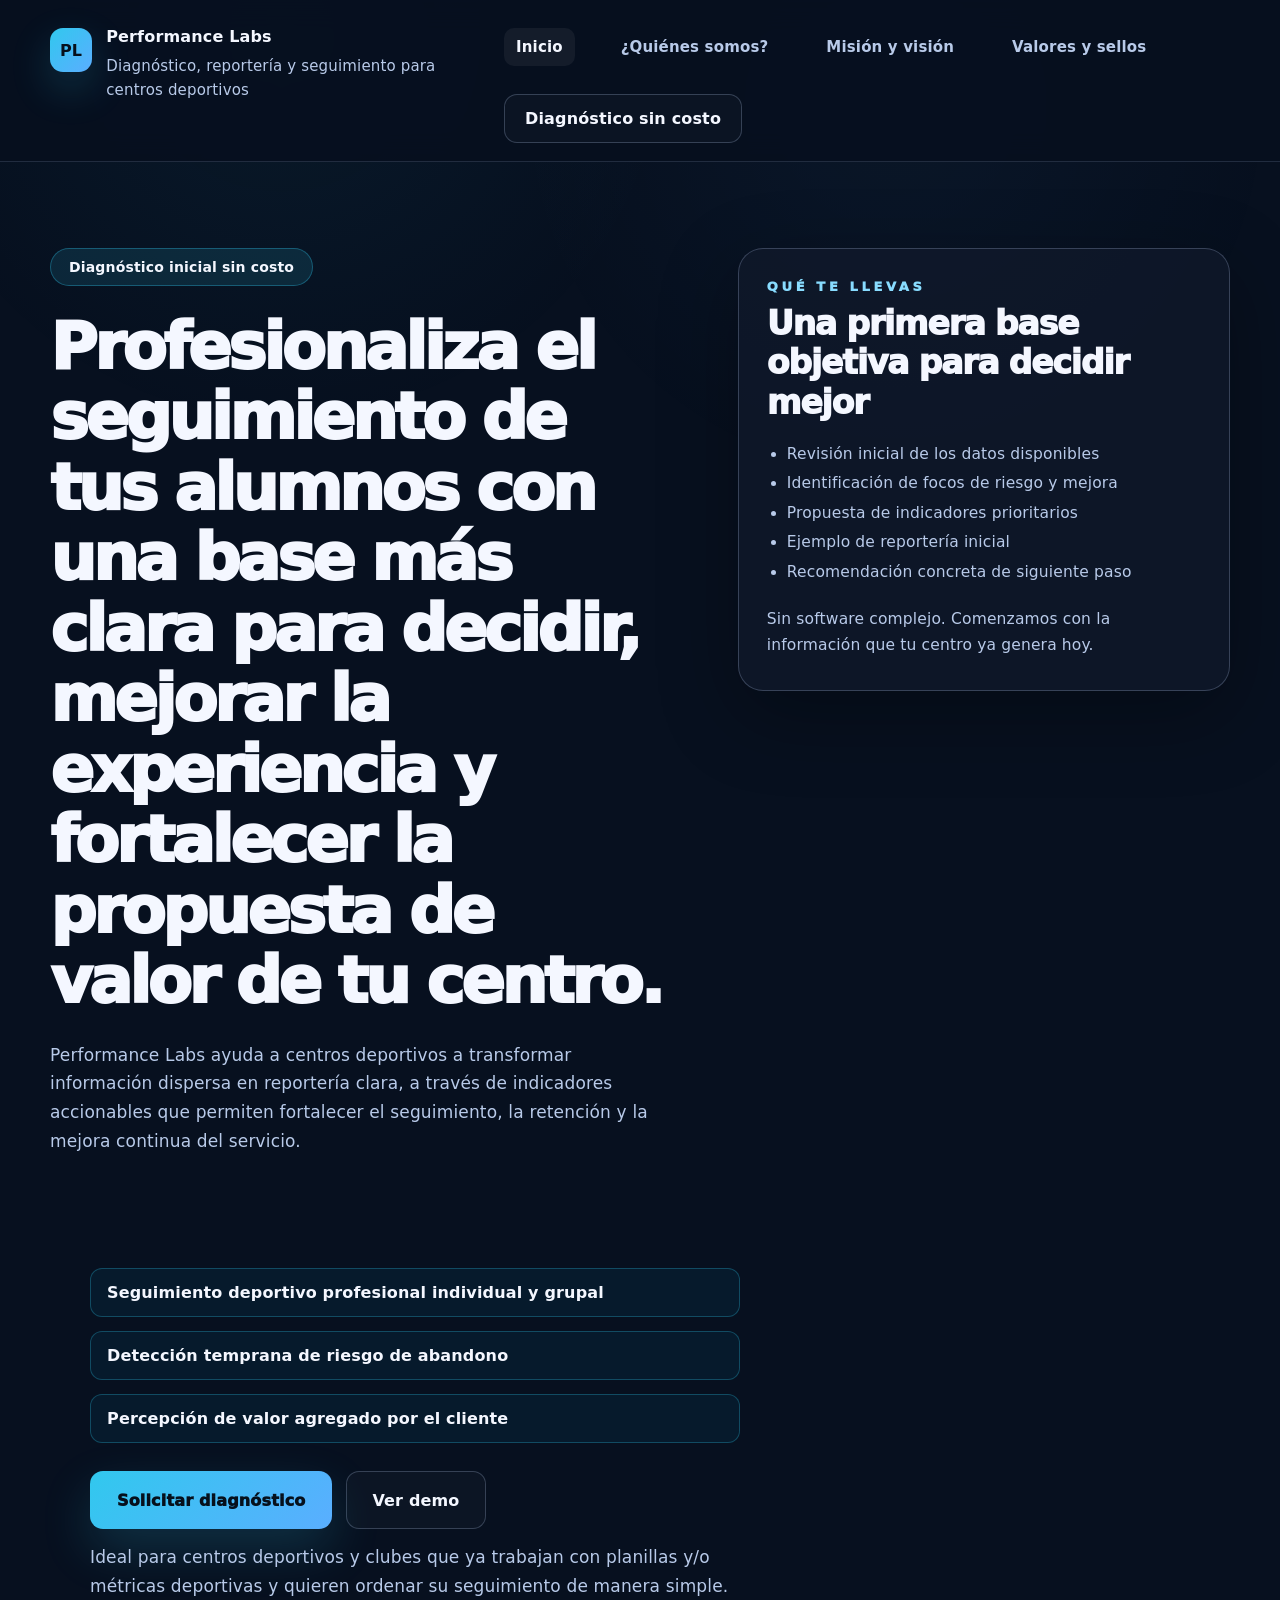
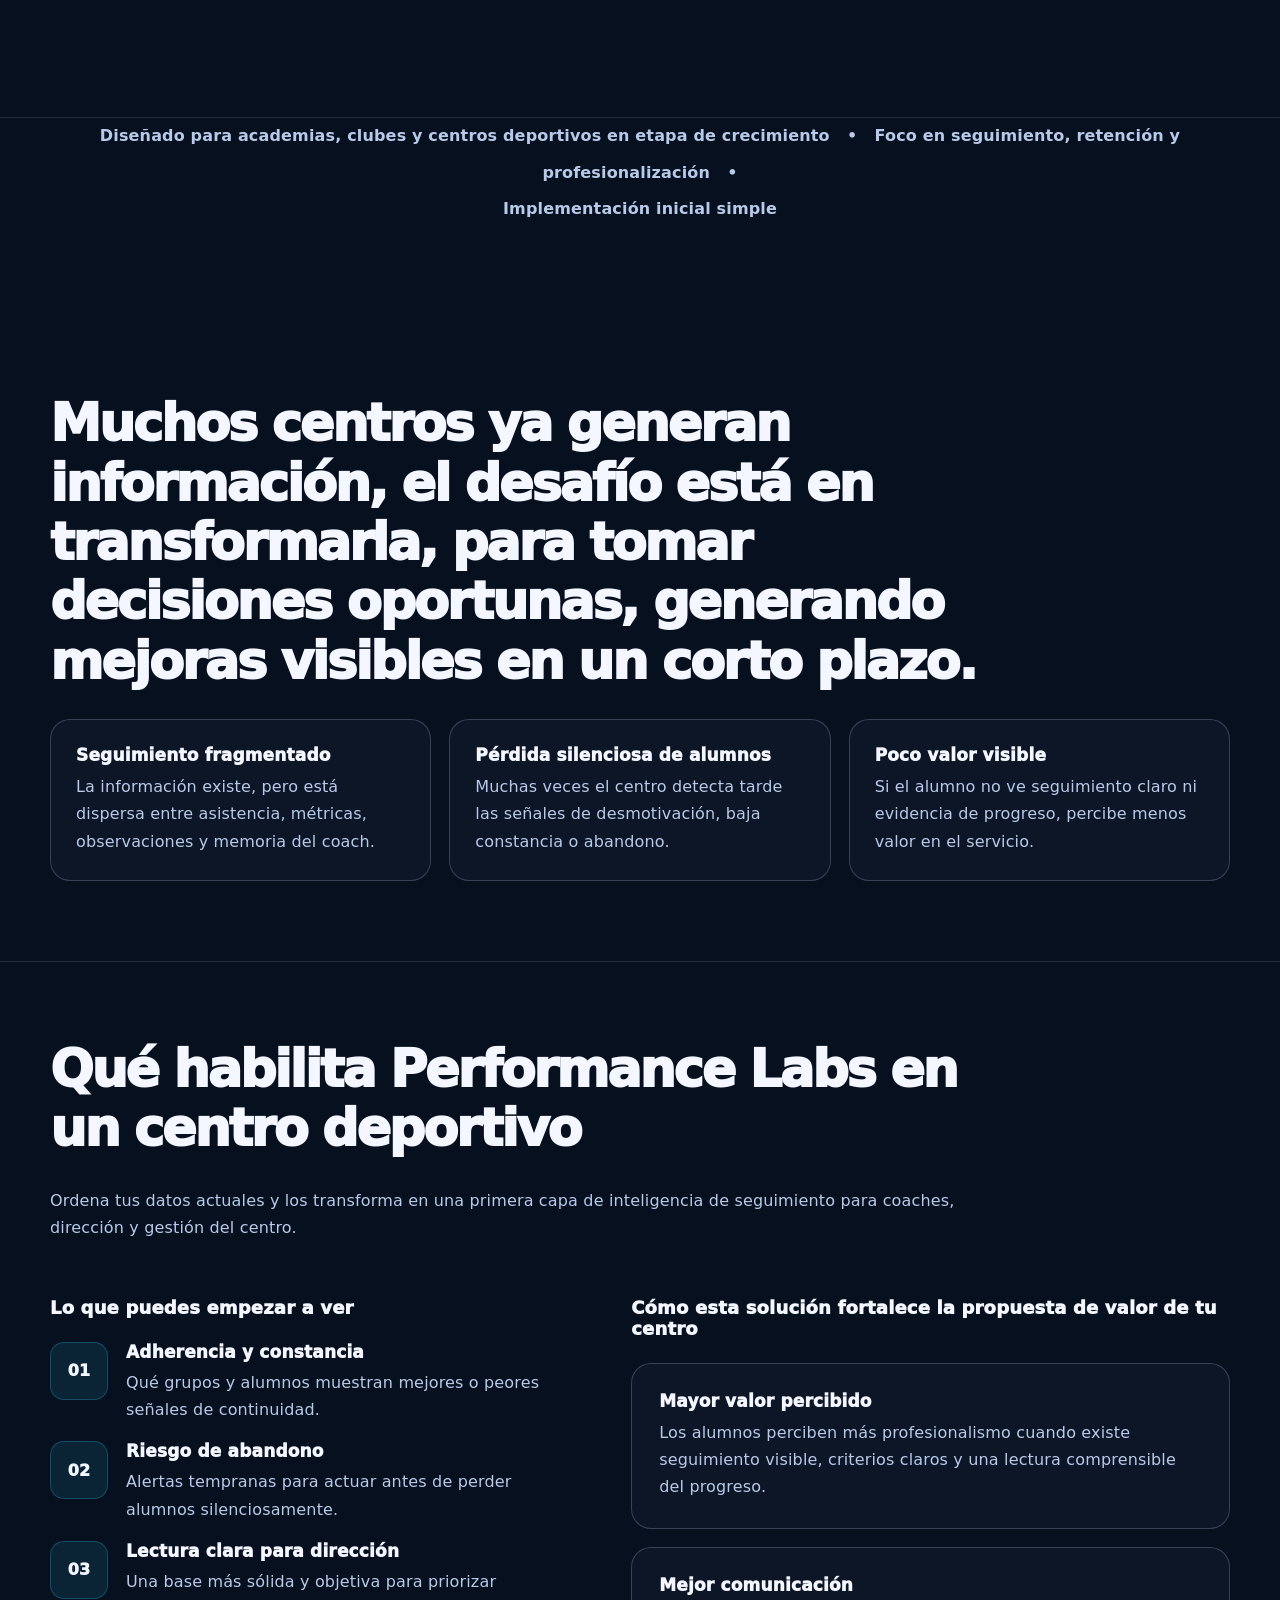
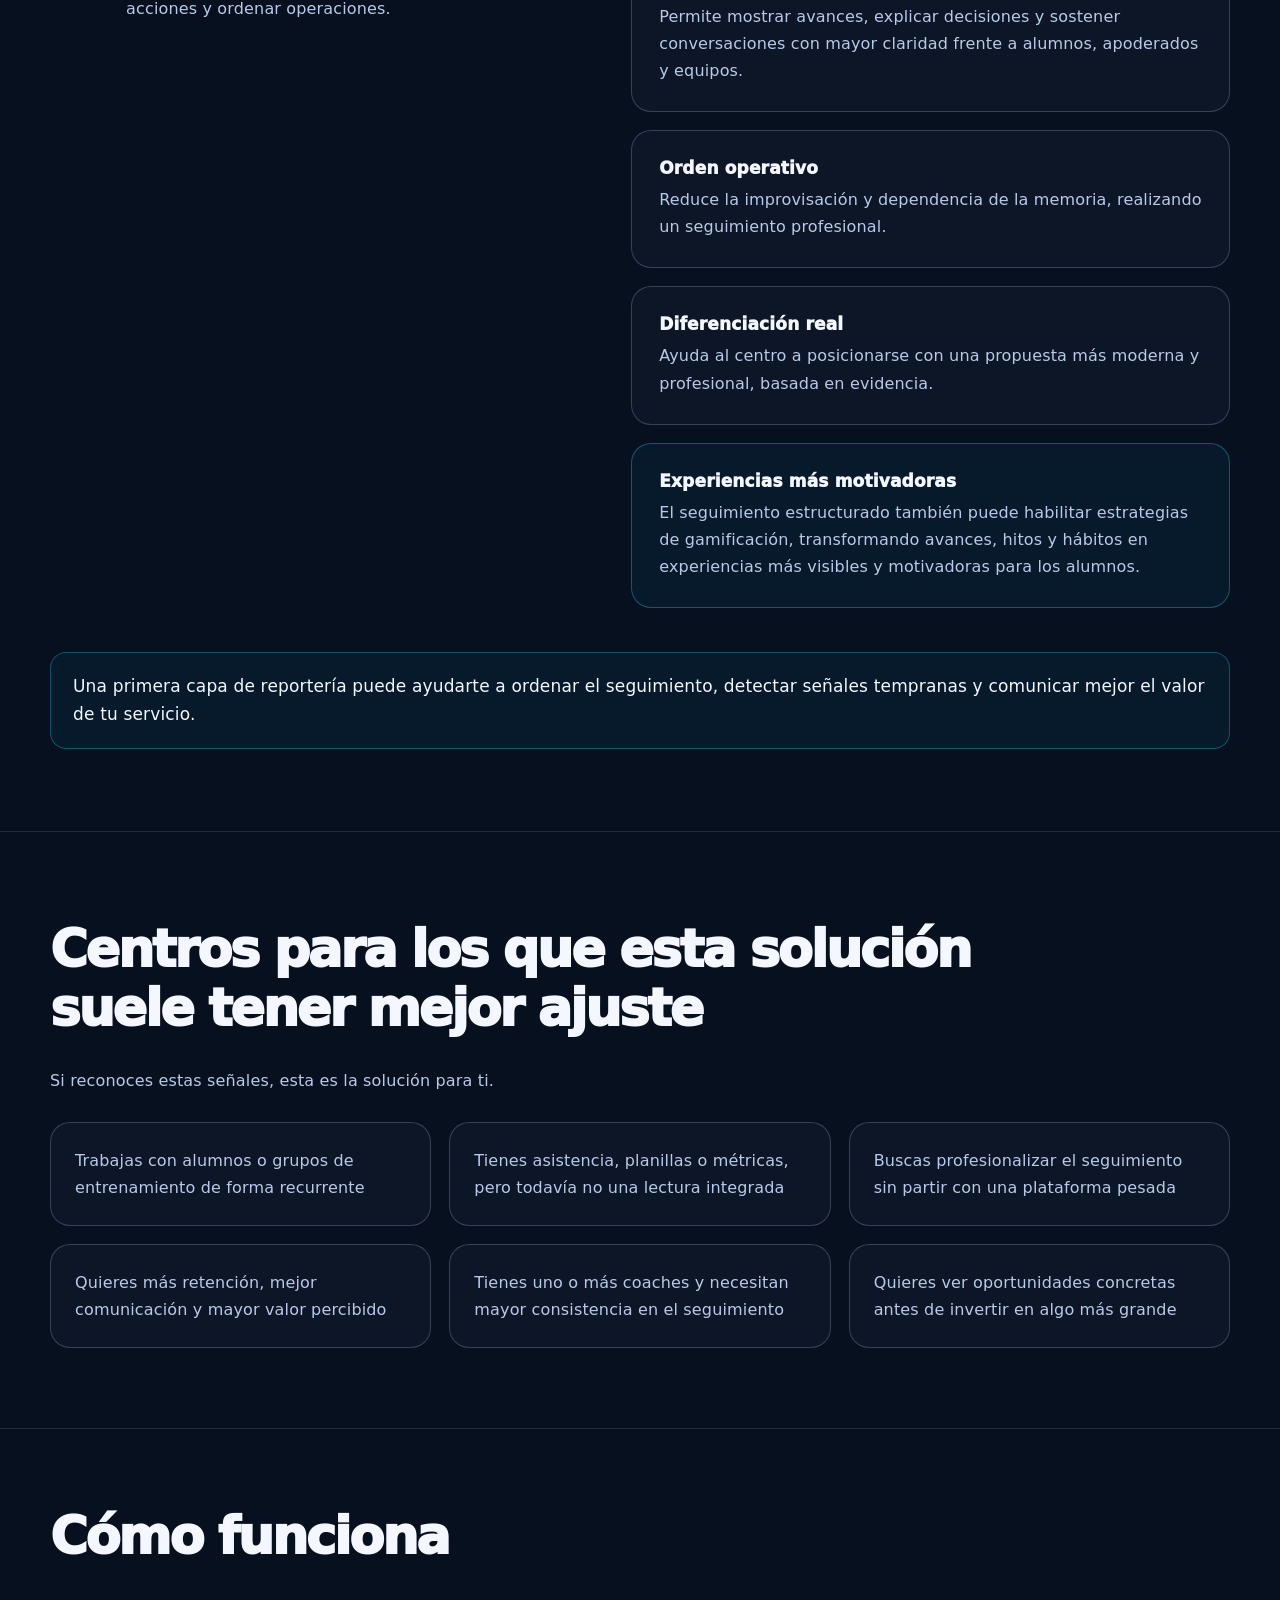
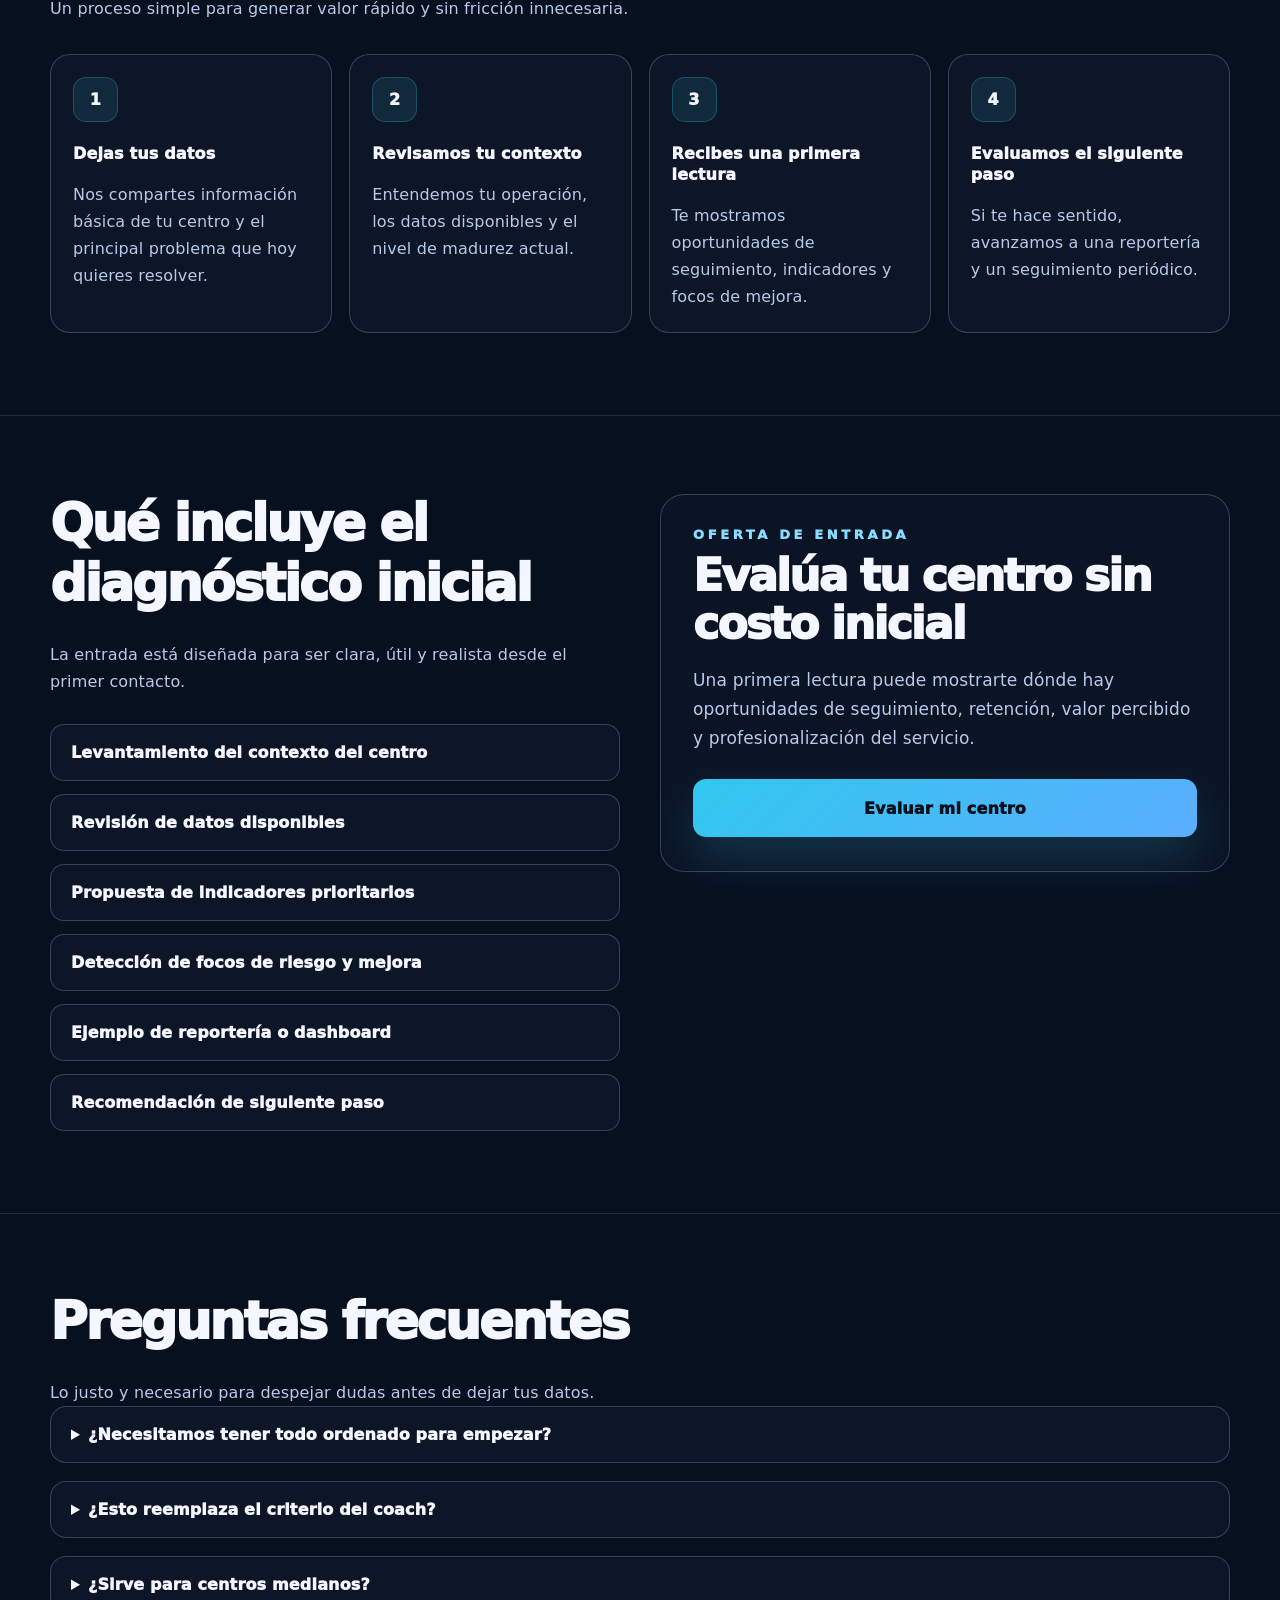
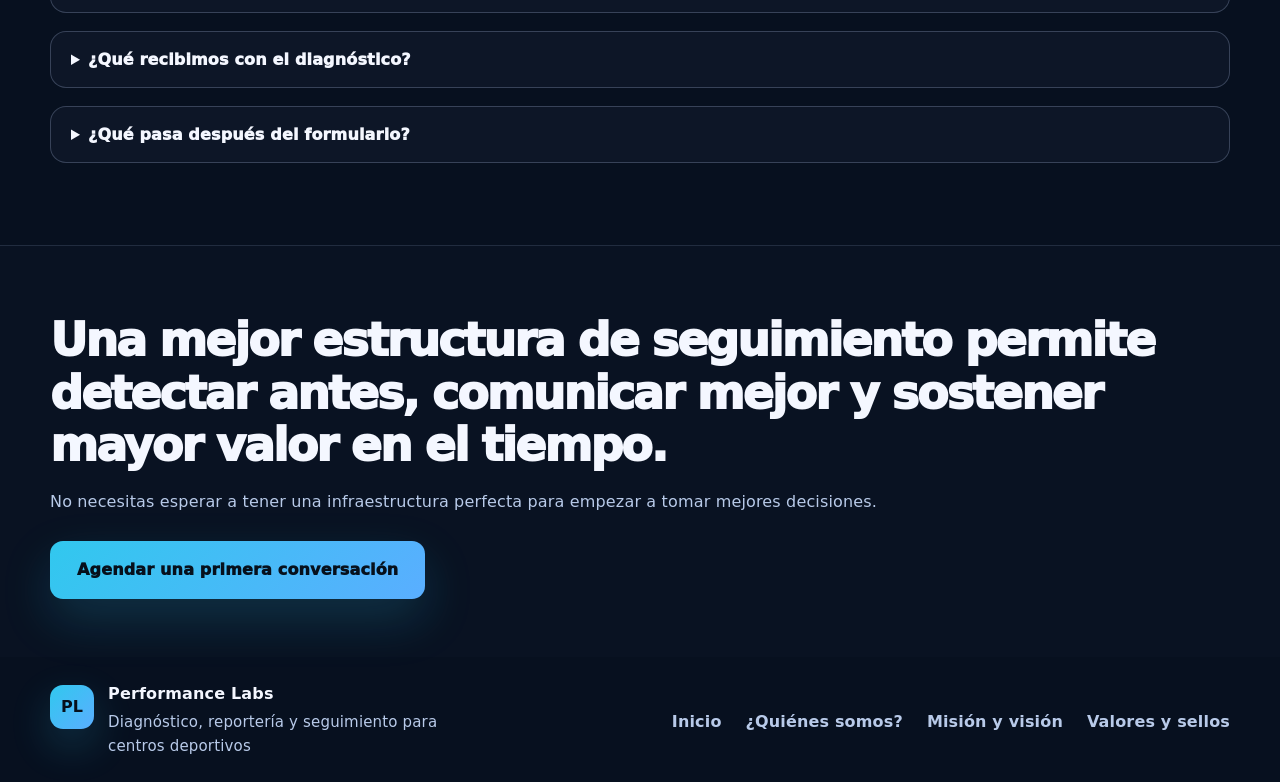
==== commit 149de670: "Add files via upload" ====
--- a/index.html
+++ b/index.html
@@ -1,994 +1,146 @@
 <!DOCTYPE html>
-<html lang="es"> <!-- Define que el sitio está en español, para que el navegador y Google lo entiendan bien. -->
-<head> <!-- Guarda la configuración invisible de la página: título, estilos, medición y datos técnicos. -->
-  <meta charset="UTF-8"> <!-- Permite usar tildes, ñ y caracteres especiales sin romper el texto. -->
-  <meta name="viewport" content="width=device-width, initial-scale=1.0"> <!-- Hace que la página se adapte a computador, tablet y celular. -->
-  <meta name="description" content="Performance Labs ayuda a centros deportivos a profesionalizar el seguimiento de alumnos mediante diagnóstico, reportería e indicadores accionables."> <!-- Resume la página para buscadores y vistas previas. -->
-  <title>Performance Labs | Diagnóstico deportivo</title> <!-- Texto que aparece en la pestaña del navegador. -->
+<html lang="es"> <!-- Define que la página está en español, para que navegadores y buscadores lo interpreten bien. -->
+<head> <!-- Contiene configuración técnica, estilos y scripts de medición. -->
+  <meta charset="UTF-8"> <!-- Permite usar tildes, ñ y caracteres especiales sin errores. -->
+  <meta name="viewport" content="width=device-width, initial-scale=1.0"> <!-- Hace que la página se adapte a celular, tablet y computador. -->
+  <meta name="description" content="Performance Labs ayuda a centros deportivos a transformar información dispersa en reportería clara, indicadores accionables y seguimiento profesional."> <!-- Resume el contenido para buscadores. -->
+  <title>Performance Labs | Diagnóstico, reportería y seguimiento</title> <!-- Define el título que aparece en la pestaña del navegador. -->
 
   <!-- Google Tag Manager -->
   <script>
     (function(w,d,s,l,i){
-      w[l]=w[l]||[]; // Crea una “mochila” donde Google guarda eventos del sitio.
-      w[l].push({'gtm.start': new Date().getTime(),event:'gtm.js'}); // Marca el momento exacto en que GTM empieza a funcionar.
-      var f=d.getElementsByTagName(s)[0], // Busca el primer script de la página para insertar GTM antes.
-          j=d.createElement(s), // Crea una nueva etiqueta script para cargar GTM.
-          dl=l!='dataLayer'?'&l='+l:''; // Agrega el nombre del dataLayer si usás uno distinto al normal.
-      j.async=true; // Hace que GTM cargue sin frenar la página.
-      j.src='https://www.googletagmanager.com/gtm.js?id=GTM-KS28BPPV'+dl; // Carga tu contenedor real de Google Tag Manager.
-      f.parentNode.insertBefore(j,f); // Inserta GTM en la página antes del primer script encontrado.
-    })(window,document,'script','dataLayer','GTM-KS28BPPV'); // Ejecuta todo usando la ventana, documento, tipo script, dataLayer y tu ID de GTM.
+      w[l]=w[l]||[]; // Crea una mochila llamada dataLayer para guardar eventos del sitio.
+      w[l].push({'gtm.start': new Date().getTime(),event:'gtm.js'}); // Marca cuándo GTM empieza a cargar.
+      var f=d.getElementsByTagName(s)[0], // Busca el primer script de la página.
+          j=d.createElement(s), // Crea un nuevo script para cargar GTM.
+          dl=l!='dataLayer'?'&l='+l:''; // Agrega el nombre del dataLayer si se usa uno distinto.
+      j.async=true; // Carga GTM sin frenar la página.
+      j.src='https://www.googletagmanager.com/gtm.js?id=GTM-KS28BPPV'+dl; // Carga tu contenedor real de GTM.
+      f.parentNode.insertBefore(j,f); // Inserta GTM antes del primer script encontrado.
+    })(window,document,'script','dataLayer','GTM-KS28BPPV'); // Ejecuta GTM con tu ID real.
   </script>
   <!-- End Google Tag Manager -->
 
   <style>
-    :root { /* Guarda colores, medidas y sombras para reutilizarlos en toda la página. */
-      --bg: #07101f; /* Color principal del fondo oscuro. */
-      --bg-2: #0b1424; /* Color secundario para secciones separadas. */
-      --panel: #111a2b; /* Color de tarjetas y bloques. */
-      --panel-soft: #0d1728; /* Color de tarjetas más suaves. */
-      --line: rgba(174, 194, 226, 0.16); /* Línea gris azulada muy suave. */
-      --line-strong: rgba(174, 194, 226, 0.26); /* Línea un poco más visible para bordes. */
-      --text: #f4f7ff; /* Texto principal casi blanco. */
-      --muted: #b8cae9; /* Texto secundario azul claro. */
-      --muted-2: #94a8ca; /* Texto más apagado para descripciones. */
-      --cyan: #31c8ee; /* Color celeste principal de botones y detalles. */
-      --cyan-2: #5aaeff; /* Segundo celeste para degradados. */
-      --cyan-dark: rgba(49, 200, 238, 0.12); /* Fondo celeste transparente para pills. */
-      --shadow: 0 24px 80px rgba(0, 0, 0, 0.32); /* Sombra elegante para profundidad visual. */
-      --radius: 24px; /* Redondeo general de tarjetas grandes. */
-      --radius-sm: 14px; /* Redondeo general de botones y tarjetas chicas. */
-      --max: 1180px; /* Ancho máximo del contenido central. */
-    }
-
-    * { /* Aplica una regla general a todos los elementos. */
-      box-sizing: border-box; /* Hace que padding y borde no rompan los tamaños. */
-    }
-
-    html { /* Configura el comportamiento general del documento. */
-      scroll-behavior: smooth; /* Permite que los saltos internos bajen suave. */
-    }
-
-    body { /* Define el estilo base visible de toda la página. */
-      margin: 0; /* Elimina el margen blanco que trae el navegador por defecto. */
-      font-family: Inter, ui-sans-serif, system-ui, -apple-system, BlinkMacSystemFont, "Segoe UI", sans-serif; /* Usa una fuente moderna parecida a la captura. */
-      background: var(--bg); /* Aplica el fondo oscuro principal. */
-      color: var(--text); /* Aplica el color principal del texto. */
-      letter-spacing: 0.01em; /* Da una separación leve para que se vea más premium. */
-    }
-
-    body::before { /* Agrega una luz suave decorativa al fondo. */
-      content: ""; /* Crea el elemento visual sin texto. */
-      position: fixed; /* Mantiene el brillo fijo aunque se haga scroll. */
-      inset: 0; /* Hace que cubra toda la pantalla. */
-      pointer-events: none; /* Evita que bloquee clics. */
-      background:
-        radial-gradient(circle at 22% 4%, rgba(49, 200, 238, 0.055), transparent 30%),
-        radial-gradient(circle at 70% 12%, rgba(90, 174, 255, 0.045), transparent 32%);
-      z-index: -1; /* Manda el brillo detrás del contenido. */
-    }
-
-    a { /* Define el estilo general de los enlaces. */
-      color: inherit; /* Hace que los enlaces hereden el color del texto. */
-      text-decoration: none; /* Quita el subrayado por defecto. */
-    }
-
-    .site-header { /* Barra superior fija visualmente parecida a la captura. */
-      border-bottom: 1px solid var(--line); /* Línea separadora inferior. */
-      background: rgba(7, 16, 31, 0.92); /* Fondo oscuro semi sólido. */
-      backdrop-filter: blur(14px); /* Da efecto vidrio suave. */
-      position: sticky; /* Mantiene el menú arriba al hacer scroll. */
-      top: 0; /* Pega el menú a la parte superior. */
-      z-index: 20; /* Lo deja por encima del contenido. */
-    }
-
-    .nav-wrap { /* Contenedor interno del menú. */
-      width: min(var(--max), calc(100% - 44px)); /* Limita el ancho y deja margen lateral. */
-      min-height: 128px; /* Replica la altura grande del header de la captura. */
-      margin: 0 auto; /* Centra el contenido. */
-      display: grid; /* Permite ordenar marca y navegación en columnas. */
-      grid-template-columns: 430px 1fr; /* Primera columna para logo, segunda para links. */
-      align-items: start; /* Alinea elementos arriba. */
-      gap: 24px; /* Separa las columnas. */
-      padding: 28px 0 18px; /* Da aire arriba y abajo. */
-    }
-
-    .brand { /* Bloque de marca con logo y textos. */
-      display: flex; /* Pone logo y texto en fila. */
-      align-items: flex-start; /* Alinea el logo con el comienzo del texto. */
-      gap: 14px; /* Separa el logo del texto. */
-    }
-
-    .logo { /* Cuadrado celeste con PL. */
-      width: 44px; /* Ancho del logo. */
-      height: 44px; /* Alto del logo. */
-      border-radius: 13px; /* Bordes redondeados como app moderna. */
-      display: grid; /* Centra el texto del logo. */
-      place-items: center; /* Centra vertical y horizontalmente. */
-      color: #06101c; /* Texto oscuro sobre celeste. */
-      font-weight: 900; /* Texto fuerte para PL. */
-      background: linear-gradient(135deg, var(--cyan), var(--cyan-2)); /* Degradado celeste. */
-      box-shadow: 0 16px 42px rgba(49, 200, 238, 0.2); /* Brillo suave. */
-    }
-
-    .brand-title { /* Título Performance Labs. */
-      display: block; /* Hace que el título ocupe su línea. */
-      font-weight: 900; /* Grosor fuerte. */
-      font-size: 16px; /* Tamaño similar al screenshot. */
-      line-height: 1.1; /* Altura ajustada. */
-      margin-bottom: 8px; /* Separación con subtítulo. */
-    }
-
-    .brand-subtitle { /* Bajada de la marca. */
-      display: block; /* Ocupa su propia línea. */
-      color: var(--muted); /* Color azul claro. */
-      font-size: 15px; /* Tamaño de lectura cómodo. */
-      line-height: 1.6; /* Altura de línea amplia como la captura. */
-      max-width: 390px; /* Evita que el texto se estire demasiado. */
-    }
-
-    .nav-side { /* Bloque derecho del menú. */
-      display: flex; /* Ordena links y CTA. */
-      flex-direction: column; /* Deja links arriba y botón abajo. */
-      align-items: flex-start; /* Alinea a la izquierda dentro de su columna. */
-      gap: 28px; /* Separa links del botón. */
-    }
-
-    .nav-links { /* Lista de navegación principal. */
-      display: flex; /* Pone links en fila. */
-      align-items: center; /* Centra verticalmente los links. */
-      gap: 34px; /* Espacio entre links. */
-      color: var(--muted); /* Color base de links. */
-      font-weight: 800; /* Peso fuerte como captura. */
-      font-size: 15px; /* Tamaño de links. */
-    }
-
-    .nav-links a { /* Cada link de navegación. */
-      padding: 10px 12px; /* Área clickeable cómoda. */
-      border-radius: 10px; /* Bordes suaves en hover y activo. */
-      transition: 0.2s ease; /* Anima cambios de color y fondo. */
-    }
-
-    .nav-links a:hover, .nav-links a.active { /* Estado activo o al pasar el mouse. */
-      color: var(--text); /* Vuelve el texto más blanco. */
-      background: rgba(255, 255, 255, 0.055); /* Fondo sutil. */
-    }
-
-    .top-cta { /* Botón de diagnóstico del menú. */
-      border: 1px solid var(--line-strong); /* Borde claro suave. */
-      border-radius: 13px; /* Redondeo del botón. */
-      padding: 14px 20px; /* Tamaño interno del botón. */
-      font-weight: 850; /* Texto fuerte. */
-      color: var(--text); /* Texto claro. */
-      background: rgba(255, 255, 255, 0.025); /* Fondo transparente oscuro. */
-    }
-
-    .section { /* Estilo base para cada bloque de página. */
-      border-bottom: 1px solid var(--line); /* Separador horizontal entre secciones. */
-    }
-
-    .container { /* Contenedor central reutilizable. */
-      width: min(var(--max), calc(100% - 44px)); /* Ancho máximo con margen lateral. */
-      margin: 0 auto; /* Centra el contenido. */
-    }
-
-    .hero { /* Primera sección principal. */
-      padding: 86px 0 82px; /* Espacio vertical superior e inferior. */
-    }
-
-    .hero-grid { /* Grilla del hero con texto y tarjeta. */
-      display: grid; /* Activa layout de columnas. */
-      grid-template-columns: 1.06fr 0.85fr; /* Texto más ancho que la tarjeta. */
-      gap: 74px; /* Separación grande entre columnas. */
-      align-items: start; /* Alinea ambas columnas arriba. */
-    }
-
-    .eyebrow { /* Pastilla celeste superior. */
-      display: inline-flex; /* Ajusta ancho al contenido. */
-      align-items: center; /* Centra verticalmente. */
-      border: 1px solid rgba(49, 200, 238, 0.32); /* Borde celeste oscuro. */
-      background: var(--cyan-dark); /* Fondo celeste transparente. */
-      color: var(--text); /* Texto blanco. */
-      padding: 10px 18px; /* Tamaño de pastilla. */
-      border-radius: 999px; /* Forma tipo cápsula. */
-      font-weight: 900; /* Texto fuerte. */
-      font-size: 14px; /* Tamaño pequeño. */
-      margin-bottom: 26px; /* Separación del título. */
-    }
-
-    .hero h1 { /* Título gigante del hero. */
-      font-size: clamp(42px, 5.05vw, 72px); /* Tamaño adaptable, grande en escritorio. */
-      line-height: 1.09; /* Altura compacta como captura. */
-      letter-spacing: -0.055em; /* Ajusta letras para look premium. */
-      margin: 0 0 24px; /* Quita margen superior y deja aire abajo. */
-      max-width: 710px; /* Controla el ancho del título. */
-      font-weight: 930; /* Grosor muy fuerte. */
-    }
-
-    .hero p { /* Párrafo inicial. */
-      color: var(--muted); /* Color secundario. */
-      font-size: 17px; /* Tamaño cómodo. */
-      line-height: 1.7; /* Espaciado como captura. */
-      max-width: 735px; /* Ancho máximo del texto. */
-      margin: 0 0 34px; /* Separación inferior. */
-    }
-
-    .hero-card { /* Tarjeta derecha del hero. */
-      margin-top: 0; /* Alinea con el inicio visual del hero. */
-      border: 1px solid var(--line-strong); /* Borde claro. */
-      border-radius: 25px; /* Redondeo grande. */
-      background: rgba(17, 26, 43, 0.72); /* Fondo de tarjeta. */
-      box-shadow: var(--shadow); /* Sombra para profundidad. */
-      padding: 30px 28px 32px; /* Aire interno. */
-      max-width: 520px; /* Ancho controlado. */
-    }
-
-    .card-kicker { /* Texto chico arriba de la tarjeta. */
-      color: #88dcff; /* Celeste luminoso. */
-      font-size: 13px; /* Tamaño chico. */
-      font-weight: 950; /* Bien marcado. */
-      letter-spacing: 0.28em; /* Letras separadas. */
-      text-transform: uppercase; /* Todo en mayúscula. */
-      margin-bottom: 10px; /* Separación con título. */
-    }
-
-    .hero-card h2 { /* Título de la tarjeta derecha. */
-      margin: 0 0 18px; /* Margen inferior. */
-      font-size: clamp(26px, 2.6vw, 40px); /* Tamaño adaptable. */
-      line-height: 1.18; /* Altura compacta. */
-      letter-spacing: -0.04em; /* Ajuste visual. */
-      font-weight: 930; /* Peso alto. */
-    }
-
-    .hero-card ul { /* Lista de beneficios de la tarjeta. */
-      padding-left: 20px; /* Sangría para viñetas. */
-      margin: 0 0 20px; /* Separación inferior. */
-      color: var(--muted); /* Texto azul claro. */
-      line-height: 1.9; /* Espacio entre ítems. */
-      font-size: 15.5px; /* Tamaño de lista. */
-    }
-
-    .hero-card p { /* Texto final dentro de tarjeta. */
-      margin: 0; /* Quita márgenes heredados. */
-      font-size: 15.5px; /* Tamaño similar a lista. */
-      line-height: 1.65; /* Altura cómoda. */
-    }
-
-    .pill-stack { /* Grupo de pills bajo el hero. */
-      display: grid; /* Organiza las pills en filas. */
-      gap: 14px; /* Separación entre pills. */
-      max-width: 650px; /* Ancho parecido a captura. */
-      margin-left: 40px; /* Desplazamiento para replicar composición. */
-    }
-
-    .pill { /* Cada pill de valor. */
-      border: 1px solid rgba(49, 200, 238, 0.28); /* Borde celeste suave. */
-      background: rgba(6, 35, 55, 0.55); /* Fondo azul petróleo. */
-      border-radius: 12px; /* Bordes suaves. */
-      color: var(--text); /* Texto claro. */
-      font-weight: 900; /* Texto fuerte. */
-      padding: 14px 16px; /* Tamaño interno. */
-      max-width: 650px; /* Mantiene el ancho. */
-    }
-
-
-    .demo-button { /* Botón secundario para abrir la demo; acompaña al CTA principal sin quitarle protagonismo. */
-      display: inline-flex; /* Permite centrar el texto igual que el botón principal. */
-      align-items: center; /* Centra el texto verticalmente. */
-      justify-content: center; /* Centra el texto horizontalmente. */
-      min-height: 58px; /* Usa la misma altura visual que el botón principal. */
-      padding: 0 27px; /* Da aire horizontal al texto. */
-      border-radius: 13px; /* Mantiene el estilo redondeado de la landing. */
-      background: rgba(255, 255, 255, 0.025); /* Fondo oscuro sutil para que sea secundario. */
-      color: var(--text); /* Texto claro sobre fondo oscuro. */
-      font-weight: 950; /* Texto fuerte y legible. */
-      border: 1px solid var(--line-strong); /* Borde suave para diferenciarlo del CTA principal. */
-      cursor: pointer; /* Muestra que se puede hacer clic. */
-    }
-
-    .demo-button:hover { /* Estado visual cuando el usuario pasa el mouse sobre Ver demo. */
-      border-color: rgba(49, 200, 238, 0.62); /* Acentúa el borde celeste en hover. */
-      background: rgba(49, 200, 238, 0.08); /* Da una respuesta visual sutil al hover. */
-      transform: translateY(-1px); /* Eleva levemente el botón para indicar interacción. */
-    }
-
-    .hero-cta-row { /* Contenedor para poner Solicitar diagnóstico y Ver demo en la misma fila. */
-      display: flex; /* Ordena los botones horizontalmente. */
-      gap: 14px; /* Separa los dos botones. */
-      flex-wrap: wrap; /* Permite que bajen en pantallas chicas. */
-      align-items: center; /* Alinea ambos botones al centro vertical. */
-      margin-top: 14px; /* Mantiene el espaciado original del bloque. */
-    }
-
-    .primary-button { /* Botón principal celeste. */
-      display: inline-flex; /* Permite centrar texto. */
-      align-items: center; /* Centrado vertical. */
-      justify-content: center; /* Centrado horizontal. */
-      min-height: 58px; /* Altura de botón. */
-      padding: 0 27px; /* Aire horizontal. */
-      border-radius: 13px; /* Bordes redondeados. */
-      background: linear-gradient(135deg, var(--cyan), var(--cyan-2)); /* Degradado celeste. */
-      color: #06101c; /* Texto oscuro para contraste. */
-      font-weight: 950; /* Texto muy fuerte. */
-      border: 0; /* Sin borde extra. */
-      cursor: pointer; /* Cursor de botón. */
-      box-shadow: 0 20px 50px rgba(49, 200, 238, 0.18); /* Sombra celeste sutil. */
-    }
-
-    .cta-note { /* Texto bajo el botón principal. */
-      color: var(--muted); /* Color secundario. */
-      font-size: 16px; /* Tamaño legible. */
-      line-height: 1.65; /* Espaciado cómodo. */
-      max-width: 730px; /* Ancho similar al screenshot. */
-      margin-top: 18px; /* Separación desde botón. */
-    }
-
-    .center-line { /* Línea de posicionamiento centrada. */
-      text-align: center; /* Centra el texto. */
-      color: var(--muted); /* Texto azul claro. */
-      font-size: 16px; /* Tamaño medio. */
-      font-weight: 850; /* Negrita marcada. */
-      line-height: 2.3; /* Aire vertical. */
-      padding: 0 0 78px; /* Aire inferior. */
-    }
-
-    .problem { /* Sección de problema. */
-      padding: 90px 0 76px; /* Espacio vertical. */
-    }
-
-    .wide-title { /* Títulos anchos grandes. */
-      font-size: clamp(34px, 4vw, 52px); /* Tamaño adaptable. */
-      line-height: 1.16; /* Alto compacto. */
-      letter-spacing: -0.045em; /* Look editorial. */
-      margin: 0 0 28px; /* Margen inferior. */
-      font-weight: 930; /* Peso alto. */
-      max-width: 940px; /* Ancho del título. */
-    }
-
-    .problem-cards { /* Grilla de tres tarjetas de dolor. */
-      display: grid; /* Layout de grilla. */
-      grid-template-columns: repeat(3, 1fr); /* Tres columnas iguales. */
-      gap: 18px; /* Separación entre tarjetas. */
-      margin-top: 28px; /* Separación desde el título. */
-    }
-
-    .small-card { /* Tarjeta compacta. */
-      border: 1px solid var(--line-strong); /* Borde suave. */
-      background: rgba(17, 26, 43, 0.75); /* Fondo de tarjeta. */
-      border-radius: 20px; /* Bordes redondeados. */
-      padding: 25px 25px; /* Aire interno. */
-      min-height: 155px; /* Altura mínima. */
-    }
-
-    .small-card h3 { /* Título de tarjeta compacta. */
-      margin: 0 0 8px; /* Separación inferior. */
-      font-size: 17px; /* Tamaño del título. */
-      font-weight: 950; /* Grosor fuerte. */
-    }
-
-    .small-card p { /* Texto de tarjeta compacta. */
-      margin: 0; /* Quita margen. */
-      color: var(--muted); /* Color secundario. */
-      line-height: 1.7; /* Legibilidad. */
-      font-size: 16px; /* Tamaño de lectura. */
-    }
-
-    .enable { /* Sección que habilita la solución. */
-      padding: 84px 0 82px; /* Espacio vertical. */
-    }
-
-    .section-lead { /* Bajada de sección. */
-      color: var(--muted); /* Texto secundario. */
-      font-size: 16px; /* Tamaño estándar. */
-      line-height: 1.7; /* Espaciado. */
-      max-width: 980px; /* Ancho amplio. */
-      margin: 0 0 56px; /* Separación inferior grande. */
-    }
-
-    .two-col { /* Grilla de dos columnas. */
-      display: grid; /* Activa columnas. */
-      grid-template-columns: 0.9fr 1.05fr; /* Columna derecha un poco más ancha. */
-      gap: 68px; /* Separación grande. */
-      align-items: start; /* Alinea arriba. */
-    }
-
-    .number-list { /* Lista numerada visual. */
-      display: grid; /* Organiza cada item en filas. */
-      gap: 28px; /* Separación entre items. */
-    }
-
-    .number-item { /* Cada item numerado. */
-      display: grid; /* Permite número y texto en columnas. */
-      grid-template-columns: 58px 1fr; /* Columna del número y del contenido. */
-      gap: 18px; /* Separación. */
-      align-items: start; /* Alinea arriba. */
-    }
-
-    .number-box { /* Cuadrado con número. */
-      width: 58px; /* Ancho del cuadro. */
-      height: 58px; /* Alto del cuadro. */
-      border-radius: 14px; /* Bordes redondeados. */
-      display: grid; /* Centra el número. */
-      place-items: center; /* Centro perfecto. */
-      background: rgba(49, 200, 238, 0.11); /* Fondo celeste transparente. */
-      border: 1px solid rgba(49, 200, 238, 0.25); /* Borde celeste. */
-      color: var(--text); /* Texto claro. */
-      font-weight: 950; /* Número fuerte. */
-    }
-
-    .number-item h3 { /* Título de item numerado. */
-      margin: 0 0 7px; /* Separación inferior. */
-      font-size: 17px; /* Tamaño título. */
-      font-weight: 950; /* Grosor. */
-    }
-
-    .number-item p { /* Texto de item numerado. */
-      margin: 0; /* Sin margen extra. */
-      color: var(--muted); /* Color secundario. */
-      line-height: 1.65; /* Legibilidad. */
-      font-size: 16px; /* Tamaño cómodo. */
-    }
-
-    .benefit-stack { /* Pila de tarjetas de beneficios. */
-      display: grid; /* Filas. */
-      gap: 18px; /* Separación. */
-    }
-
-    .benefit-card { /* Tarjeta de beneficio. */
-      border: 1px solid var(--line-strong); /* Borde. */
-      border-radius: 20px; /* Redondeo. */
-      background: rgba(17, 26, 43, 0.78); /* Fondo. */
-      padding: 27px 27px; /* Aire. */
-    }
-
-    .benefit-card.highlight { /* Tarjeta destacada del final. */
-      border-color: rgba(49, 200, 238, 0.35); /* Borde celeste más fuerte. */
-      background: rgba(6, 35, 55, 0.54); /* Fondo azul petróleo. */
-    }
-
-    .benefit-card h3 { /* Título de beneficio. */
-      margin: 0 0 18px; /* Separación. */
-      font-size: 18px; /* Tamaño. */
-      font-weight: 950; /* Grosor. */
-    }
-
-    .benefit-card p { /* Descripción de beneficio. */
-      margin: 0; /* Sin margen. */
-      color: var(--muted); /* Texto secundario. */
-      line-height: 1.75; /* Espaciado. */
-      font-size: 16px; /* Tamaño. */
-    }
-
-    .notice { /* Banda celeste oscura entre secciones. */
-      margin: 44px auto 0; /* Margen superior. */
-      border: 1px solid rgba(49, 200, 238, 0.32); /* Borde celeste. */
-      background: rgba(6, 35, 55, 0.55); /* Fondo azul petróleo. */
-      border-radius: 16px; /* Bordes redondeados. */
-      color: var(--text); /* Texto claro. */
-      font-size: 17px; /* Tamaño. */
-      line-height: 1.6; /* Legibilidad. */
-      padding: 20px 22px; /* Aire interno. */
-    }
-
-    .fit { /* Sección de ajuste o fit. */
-      padding: 88px 0 80px; /* Espacio vertical. */
-    }
-
-    .fit p { /* Bajada de fit. */
-      color: var(--muted); /* Texto secundario. */
-      font-size: 16px; /* Tamaño. */
-      line-height: 1.7; /* Espaciado. */
-      margin: 0 0 28px; /* Separación. */
-    }
-
-    .fit-grid { /* Grilla de condiciones. */
-      display: grid; /* Activa grilla. */
-      grid-template-columns: repeat(3, 1fr); /* Tres columnas. */
-      gap: 18px; /* Separación. */
-    }
-
-    .fit-box { /* Tarjeta de condición. */
-      border: 1px solid var(--line-strong); /* Borde. */
-      background: rgba(17, 26, 43, 0.72); /* Fondo. */
-      border-radius: 18px; /* Redondeo. */
-      color: var(--muted); /* Texto secundario. */
-      font-size: 16px; /* Tamaño. */
-      line-height: 1.7; /* Alto de línea. */
-      padding: 24px 24px; /* Aire interno. */
-      min-height: 96px; /* Altura mínima. */
-    }
-
-    .steps { /* Sección cómo funciona. */
-      padding: 82px 0 82px; /* Espacio vertical. */
-    }
-
-    .steps-grid { /* Grilla de pasos. */
-      display: grid; /* Activa grilla. */
-      grid-template-columns: repeat(4, 1fr); /* Cuatro columnas. */
-      gap: 17px; /* Separación. */
-      margin-top: 32px; /* Espacio desde bajada. */
-    }
-
-    .step-card { /* Tarjeta de cada paso. */
-      border: 1px solid var(--line-strong); /* Borde. */
-      background: rgba(17, 26, 43, 0.75); /* Fondo. */
-      border-radius: 21px; /* Redondeo. */
-      padding: 22px 22px 24px; /* Aire interno. */
-      min-height: 235px; /* Altura similar a captura. */
-    }
-
-    .step-num { /* Número del paso. */
-      width: 45px; /* Ancho. */
-      height: 45px; /* Alto. */
-      border-radius: 13px; /* Redondeo. */
-      display: grid; /* Centra número. */
-      place-items: center; /* Centro. */
-      color: var(--text); /* Color. */
-      font-weight: 950; /* Grosor. */
-      background: rgba(49, 200, 238, 0.14); /* Fondo celeste. */
-      border: 1px solid rgba(49, 200, 238, 0.3); /* Borde. */
-      margin-bottom: 22px; /* Separación inferior. */
-    }
-
-    .step-card h3 { /* Título de paso. */
-      margin: 0 0 16px; /* Separación. */
-      font-size: 16px; /* Tamaño. */
-      line-height: 1.3; /* Alto compacto. */
-      font-weight: 950; /* Grosor. */
-    }
-
-    .step-card p { /* Texto de paso. */
-      margin: 0; /* Sin margen. */
-      color: var(--muted); /* Color secundario. */
-      line-height: 1.7; /* Espaciado. */
-      font-size: 16px; /* Tamaño. */
-    }
-
-    .diagnosis { /* Sección de diagnóstico incluido. */
-      padding: 72px 0 82px; /* Espacio vertical. */
-    }
-
-    .diagnosis-grid { /* Grilla de lista y oferta. */
-      display: grid; /* Activa columnas. */
-      grid-template-columns: 0.95fr 0.95fr; /* Dos columnas parejas. */
-      gap: 40px; /* Separación. */
-      align-items: start; /* Alinea arriba. */
-    }
-
-    .accordion-list { /* Lista visual de entregables. */
-      display: grid; /* Filas. */
-      gap: 13px; /* Separación. */
-      margin-top: 28px; /* Espacio superior. */
-    }
-
-    .accordion-row { /* Fila de entregable. */
-      border: 1px solid var(--line-strong); /* Borde. */
-      background: rgba(17, 26, 43, 0.72); /* Fondo. */
-      border-radius: 14px; /* Redondeo. */
-      padding: 18px 20px; /* Aire. */
-      font-weight: 950; /* Texto fuerte. */
-      color: var(--text); /* Texto claro. */
-    }
-
-    .offer-card { /* Tarjeta grande de oferta. */
-      border: 1px solid var(--line-strong); /* Borde. */
-      border-radius: 24px; /* Redondeo. */
-      background: rgba(13, 23, 40, 0.78); /* Fondo. */
-      min-height: 378px; /* Altura similar a screenshot. */
-      padding: 32px 32px; /* Aire interno. */
-    }
-
-    .offer-card h2 { /* Título de la oferta. */
-      margin: 7px 0 18px; /* Separación. */
-      font-size: clamp(34px, 3.45vw, 48px); /* Tamaño grande. */
-      line-height: 1.08; /* Alto compacto. */
-      letter-spacing: -0.045em; /* Ajuste visual. */
-      font-weight: 930; /* Grosor. */
-    }
-
-    .offer-card p { /* Texto de oferta. */
-      color: var(--muted); /* Color secundario. */
-      line-height: 1.7; /* Espaciado. */
-      font-size: 17px; /* Tamaño. */
-      margin: 0 0 27px; /* Separación inferior. */
-      max-width: 590px; /* Ancho controlado. */
-    }
-
-    .offer-card .primary-button { /* Botón dentro de oferta. */
-      width: 100%; /* Ocupa todo el ancho disponible. */
-    }
-
-    .faq { /* Sección de preguntas frecuentes. */
-      padding: 78px 0 82px; /* Espacio vertical. */
-    }
-
-    .faq-list { /* Contenedor de FAQs. */
-      display: grid; /* Filas. */
-      gap: 13px; /* Separación. */
-      margin-top: 28px; /* Separación superior. */
-    }
-
-    details { /* Cada pregunta desplegable. */
-      border: 1px solid var(--line-strong); /* Borde. */
-      border-radius: 16px; /* Redondeo. */
-      background: rgba(17, 26, 43, 0.72); /* Fondo. */
-      color: var(--text); /* Texto claro. */
-      padding: 18px 20px; /* Aire interno. */
-    }
-
-    summary { /* Cabecera de cada pregunta. */
-      cursor: pointer; /* Muestra que se puede abrir. */
-      font-weight: 950; /* Texto fuerte. */
-      list-style-position: inside; /* Deja el triángulo dentro. */
-    }
-
-    details p { /* Respuesta desplegable. */
-      color: var(--muted); /* Texto secundario. */
-      line-height: 1.7; /* Legibilidad. */
-      margin: 14px 0 0 22px; /* Espacio desde pregunta. */
-    }
-
-    .final-cta { /* Sección final de conversión. */
-      padding: 68px 0 58px; /* Espacio vertical. */
-      background: rgba(13, 23, 40, 0.42); /* Fondo apenas distinto. */
-    }
-
-    .final-cta h2 { /* Título final. */
-      font-size: clamp(34px, 3.6vw, 52px); /* Tamaño grande. */
-      line-height: 1.14; /* Alto. */
-      letter-spacing: -0.045em; /* Ajuste. */
-      margin: 0 0 20px; /* Separación. */
-      font-weight: 930; /* Grosor. */
-      max-width: 1120px; /* Ancho. */
-    }
-
-    .final-cta p { /* Texto final. */
-      color: var(--muted); /* Color secundario. */
-      font-size: 16px; /* Tamaño. */
-      margin: 0 0 30px; /* Separación. */
-    }
-
-    .site-footer { /* Pie de página. */
-      background: #07101f; /* Fondo oscuro. */
-      padding: 28px 0 24px; /* Aire interno. */
-    }
-
-    .footer-grid { /* Grilla del footer. */
-      display: flex; /* Distribuye marca y links en línea. */
-      align-items: center; /* Centra verticalmente. */
-      justify-content: space-between; /* Separa extremos. */
-      gap: 24px; /* Espacio si se achica. */
-    }
-
-    .footer-links { /* Links del footer. */
-      display: flex; /* Pone enlaces en fila. */
-      gap: 24px; /* Separación. */
-      color: var(--muted); /* Color. */
-      font-weight: 850; /* Peso. */
-    }
-
-    @media (max-width: 980px) { /* Ajustes para tablet y pantallas medianas. */
-      .nav-wrap, .hero-grid, .two-col, .diagnosis-grid { /* Grillas que pasan a una columna. */
-        grid-template-columns: 1fr; /* Usa una sola columna. */
-      }
-
-      .nav-wrap { /* Header en móvil/tablet. */
-        min-height: auto; /* Quita altura fija. */
-      }
-
-      .problem-cards, .fit-grid, .steps-grid { /* Grillas múltiples en móvil/tablet. */
-        grid-template-columns: 1fr 1fr; /* Dos columnas. */
-      }
-
-      .pill-stack { /* Pila de pills móvil. */
-        margin-left: 0; /* Quita desplazamiento. */
-      }
-    }
-
-    @media (max-width: 680px) { /* Ajustes para celular. */
-      .nav-links, .footer-grid, .footer-links { /* Menús en celular. */
-        flex-wrap: wrap; /* Permite salto de línea. */
-      }
-
-      .problem-cards, .fit-grid, .steps-grid { /* Tarjetas en celular. */
-        grid-template-columns: 1fr; /* Una columna. */
-      }
-
-      .hero { /* Hero en celular. */
-        padding-top: 48px; /* Reduce aire superior. */
-      }
-
-      .container, .nav-wrap { /* Contenedores en celular. */
-        width: min(100% - 28px, var(--max)); /* Márgenes más chicos. */
-      }
-    }
+    :root{--bg:#07101f;--bg2:#0b1424;--panel:#111a2b;--line:rgba(174,194,226,.16);--line2:rgba(174,194,226,.26);--text:#f4f7ff;--muted:#b8cae9;--cyan:#31c8ee;--cyan2:#5aaeff;--cyanDark:rgba(49,200,238,.12);--shadow:0 24px 80px rgba(0,0,0,.32);--max:1180px} /* Variables de diseño: colores, sombras y ancho máximo. */
+    *{box-sizing:border-box} /* Evita que padding y bordes rompan los tamaños. */
+    html{scroll-behavior:smooth} /* Hace que los enlaces internos bajen suavemente. */
+    body{margin:0;font-family:Inter,ui-sans-serif,system-ui,-apple-system,BlinkMacSystemFont,"Segoe UI",sans-serif;background:var(--bg);color:var(--text);letter-spacing:.01em} /* Estilo general de la página. */
+    body:before{content:"";position:fixed;inset:0;pointer-events:none;background:radial-gradient(circle at 22% 4%,rgba(49,200,238,.055),transparent 30%),radial-gradient(circle at 70% 12%,rgba(90,174,255,.045),transparent 32%);z-index:-1} /* Brillo de fondo sutil. */
+    a{color:inherit;text-decoration:none} /* Quita subrayados en enlaces. */
+    .site-header{border-bottom:1px solid var(--line);background:rgba(7,16,31,.92);backdrop-filter:blur(14px);position:sticky;top:0;z-index:20} /* Header fijo con efecto vidrio. */
+    .nav-wrap{width:min(var(--max),calc(100% - 44px));min-height:128px;margin:0 auto;display:grid;grid-template-columns:430px 1fr;align-items:start;gap:24px;padding:28px 0 18px} /* Contenedor del menú. */
+    .brand{display:flex;align-items:flex-start;gap:14px} /* Ordena logo y texto. */
+    .logo{width:44px;height:44px;border-radius:13px;display:grid;place-items:center;color:#06101c;font-weight:900;background:linear-gradient(135deg,var(--cyan),var(--cyan2));box-shadow:0 16px 42px rgba(49,200,238,.2)} /* Logo PL. */
+    .brand-title{display:block;font-weight:900;font-size:16px;line-height:1.1;margin-bottom:8px} /* Nombre de marca. */
+    .brand-subtitle{display:block;color:var(--muted);font-size:15px;line-height:1.6;max-width:390px} /* Bajada de marca. */
+    .nav-side{display:flex;flex-direction:column;align-items:flex-start;gap:28px} /* Agrupa links y CTA superior. */
+    .nav-links{display:flex;align-items:center;gap:34px;color:var(--muted);font-weight:800;font-size:15px} /* Links del menú. */
+    .nav-links a{padding:10px 12px;border-radius:10px;transition:.2s ease} /* Área clickeable de navegación. */
+    .nav-links a:hover,.nav-links a.active{color:var(--text);background:rgba(255,255,255,.055)} /* Estado activo y hover del menú. */
+    .top-cta{border:1px solid var(--line2);border-radius:13px;padding:14px 20px;font-weight:850;color:var(--text);background:rgba(255,255,255,.025)} /* Botón superior diagnóstico. */
+    .section{border-bottom:1px solid var(--line)} /* Separador entre secciones. */
+    .container{width:min(var(--max),calc(100% - 44px));margin:0 auto} /* Contenedor central. */
+    .hero{padding:86px 0 82px} /* Espaciado del hero. */
+    .hero-grid{display:grid;grid-template-columns:1.06fr .85fr;gap:74px;align-items:start} /* Dos columnas del hero. */
+    .eyebrow{display:inline-flex;align-items:center;border:1px solid rgba(49,200,238,.32);background:var(--cyanDark);color:var(--text);padding:10px 18px;border-radius:999px;font-weight:900;font-size:14px;margin-bottom:26px} /* Pastilla superior. */
+    .hero h1{font-size:clamp(42px,5.05vw,72px);line-height:1.09;letter-spacing:-.055em;margin:0 0 24px;max-width:710px;font-weight:930} /* Título principal. */
+    .hero p{color:var(--muted);font-size:17px;line-height:1.7;max-width:735px;margin:0 0 34px} /* Párrafo del hero. */
+    .hero-card{border:1px solid var(--line2);border-radius:25px;background:rgba(17,26,43,.72);box-shadow:var(--shadow);padding:30px 28px 32px;max-width:520px} /* Tarjeta derecha. */
+    .card-kicker{color:#88dcff;font-size:13px;font-weight:950;letter-spacing:.28em;text-transform:uppercase;margin-bottom:10px} /* Etiqueta de tarjeta. */
+    .hero-card h2{margin:0 0 18px;font-size:clamp(26px,2.6vw,40px);line-height:1.18;letter-spacing:-.04em;font-weight:930} /* Título tarjeta. */
+    .hero-card ul{padding-left:20px;margin:0 0 20px;color:var(--muted);line-height:1.9;font-size:15.5px} /* Lista de tarjeta. */
+    .hero-card p{margin:0;font-size:15.5px;line-height:1.65} /* Texto tarjeta. */
+    .pill-stack{display:grid;gap:14px;max-width:650px;margin-left:40px} /* Pila de mensajes. */
+    .pill{border:1px solid rgba(49,200,238,.28);background:rgba(6,35,55,.55);border-radius:12px;color:var(--text);font-weight:900;padding:14px 16px;max-width:650px} /* Caja de mensaje. */
+    .hero-actions{display:flex;flex-wrap:wrap;align-items:center;gap:14px;margin-top:14px} /* Contenedor de botones agregados. */
+    .primary-button{display:inline-flex;align-items:center;justify-content:center;min-height:58px;padding:0 27px;border-radius:13px;background:linear-gradient(135deg,var(--cyan),var(--cyan2));color:#06101c;font-weight:950;border:0;cursor:pointer;box-shadow:0 20px 50px rgba(49,200,238,.18)} /* CTA principal destacado. */
+    .primary-button:hover{transform:translateY(-1px);box-shadow:0 24px 56px rgba(49,200,238,.25)} /* Hover del CTA principal. */
+    .secondary-button{display:inline-flex;align-items:center;justify-content:center;min-height:58px;padding:0 25px;border-radius:13px;background:rgba(255,255,255,.025);color:var(--text);font-weight:900;border:1px solid var(--line2);cursor:pointer} /* Botón secundario demo. */
+    .secondary-button:hover{border-color:rgba(49,200,238,.55);background:rgba(49,200,238,.08)} /* Hover del botón demo. */
+    .cta-note{color:var(--muted);font-size:16px;line-height:1.65;max-width:730px;margin-top:18px} /* Texto bajo los botones. */
+    .center-line{text-align:center;color:var(--muted);font-size:16px;font-weight:850;line-height:2.3;padding:0 0 78px} /* Frase centrada. */
+    .wide-title{font-size:clamp(34px,4vw,52px);line-height:1.16;letter-spacing:-.045em;margin:0 0 28px;font-weight:930;max-width:940px} /* Títulos grandes. */
+    .problem,.fit{padding:88px 0 80px} /* Espaciado de secciones. */
+    .problem-cards,.fit-grid{display:grid;grid-template-columns:repeat(3,1fr);gap:18px;margin-top:28px} /* Grillas de tarjetas. */
+    .small-card,.fit-box,.benefit-card,.step-card,.accordion-row,details{border:1px solid var(--line2);background:rgba(17,26,43,.72);border-radius:20px} /* Estilo base de tarjetas. */
+    .small-card{padding:25px;min-height:155px} /* Tarjeta de problema. */
+    .small-card h3,.benefit-card h3{margin:0 0 8px;font-size:17px;font-weight:950} /* Títulos de tarjetas. */
+    .small-card p,.benefit-card p,.number-item p,.step-card p,.fit p,details p{margin:0;color:var(--muted);line-height:1.7;font-size:16px} /* Textos secundarios. */
+    .enable,.steps,.diagnosis,.faq{padding:78px 0 82px} /* Espaciado de secciones medias. */
+    .section-lead{color:var(--muted);font-size:16px;line-height:1.7;max-width:980px;margin:0 0 56px} /* Bajada de sección. */
+    .two-col{display:grid;grid-template-columns:.9fr 1.05fr;gap:68px;align-items:start} /* Dos columnas. */
+    .number-list,.benefit-stack,.faq-list,.accordion-list{display:grid;gap:18px} /* Listas verticales. */
+    .number-item{display:grid;grid-template-columns:58px 1fr;gap:18px;align-items:start} /* Item numerado. */
+    .number-box,.step-num{width:58px;height:58px;border-radius:14px;display:grid;place-items:center;background:rgba(49,200,238,.11);border:1px solid rgba(49,200,238,.25);color:var(--text);font-weight:950} /* Número visual. */
+    .number-item h3{margin:0 0 7px;font-size:17px;font-weight:950} /* Título item numerado. */
+    .benefit-card{padding:27px} /* Tarjeta de beneficio. */
+    .benefit-card.highlight{border-color:rgba(49,200,238,.35);background:rgba(6,35,55,.54)} /* Tarjeta destacada. */
+    .notice{margin:44px auto 0;border:1px solid rgba(49,200,238,.32);background:rgba(6,35,55,.55);border-radius:16px;color:var(--text);font-size:17px;line-height:1.6;padding:20px 22px} /* Banda informativa. */
+    .fit p{margin:0 0 28px} /* Bajada sección fit. */
+    .fit-box{color:var(--muted);font-size:16px;line-height:1.7;padding:24px;min-height:96px} /* Caja fit. */
+    .steps-grid{display:grid;grid-template-columns:repeat(4,1fr);gap:17px;margin-top:32px} /* Grilla pasos. */
+    .step-card{padding:22px;min-height:235px} /* Tarjeta paso. */
+    .step-num{width:45px;height:45px;border-radius:13px;margin-bottom:22px} /* Número paso. */
+    .step-card h3{margin:0 0 16px;font-size:16px;line-height:1.3;font-weight:950} /* Título paso. */
+    .diagnosis-grid{display:grid;grid-template-columns:.95fr .95fr;gap:40px;align-items:start} /* Grilla diagnóstico. */
+    .accordion-list{margin-top:28px;gap:13px} /* Lista de entregables. */
+    .accordion-row{border-radius:14px;padding:18px 20px;font-weight:950;color:var(--text)} /* Fila entregable. */
+    .offer-card{border:1px solid var(--line2);border-radius:24px;background:rgba(13,23,40,.78);min-height:378px;padding:32px} /* Tarjeta oferta. */
+    .offer-card h2{margin:7px 0 18px;font-size:clamp(34px,3.45vw,48px);line-height:1.08;letter-spacing:-.045em;font-weight:930} /* Título oferta. */
+    .offer-card p{color:var(--muted);line-height:1.7;font-size:17px;margin:0 0 27px;max-width:590px} /* Texto oferta. */
+    .offer-card .primary-button{width:100%} /* Botón ancho completo. */
+    details{border-radius:16px;padding:18px 20px} /* Pregunta FAQ. */
+    summary{cursor:pointer;font-weight:950;list-style-position:inside} /* Título pregunta. */
+    details p{margin:14px 0 0 22px} /* Respuesta FAQ. */
+    .final-cta{padding:68px 0 58px;background:rgba(13,23,40,.42)} /* CTA final. */
+    .final-cta h2{font-size:clamp(34px,3.6vw,52px);line-height:1.14;letter-spacing:-.045em;margin:0 0 20px;font-weight:930;max-width:1120px} /* Título final. */
+    .final-cta p{color:var(--muted);font-size:16px;margin:0 0 30px} /* Texto final. */
+    .site-footer{background:#07101f;padding:28px 0 24px} /* Footer. */
+    .footer-grid{display:flex;align-items:center;justify-content:space-between;gap:24px} /* Layout footer. */
+    .footer-links{display:flex;gap:24px;color:var(--muted);font-weight:850} /* Links footer. */
+    @media(max-width:980px){.nav-wrap,.hero-grid,.two-col,.diagnosis-grid{grid-template-columns:1fr}.nav-wrap{min-height:auto}.problem-cards,.fit-grid,.steps-grid{grid-template-columns:1fr 1fr}.pill-stack{margin-left:0}} /* Tablet. */
+    @media(max-width:680px){.nav-links,.footer-grid,.footer-links{flex-wrap:wrap}.problem-cards,.fit-grid,.steps-grid{grid-template-columns:1fr}.hero{padding-top:48px}.container,.nav-wrap{width:min(100% - 28px,var(--max))}} /* Celular. */
   </style>
 </head>
-
-<body> <!-- Contiene todo lo que el usuario ve y usa en la página. -->
+<body>
   <!-- Google Tag Manager (noscript) -->
-  <noscript>
-    <iframe src="https://www.googletagmanager.com/ns.html?id=GTM-KS28BPPV" height="0" width="0" style="display:none;visibility:hidden"></iframe>
-  </noscript>
+  <noscript><iframe src="https://www.googletagmanager.com/ns.html?id=GTM-KS28BPPV" height="0" width="0" style="display:none;visibility:hidden"></iframe></noscript>
   <!-- End Google Tag Manager (noscript) -->
 
-  <header class="site-header"> <!-- Barra superior con marca, menú y botón principal. -->
-    <div class="nav-wrap"> <!-- Centra y organiza el contenido del header. -->
-      <a class="brand" href="index.html" aria-label="Performance Labs"> <!-- Lleva al inicio al hacer clic en la marca. -->
-        <span class="logo">PL</span> <!-- Logo simple de Performance Labs. -->
-        <span>
-          <span class="brand-title">Performance Labs</span> <!-- Nombre de la marca. -->
-          <span class="brand-subtitle">Diagnóstico, reportería y seguimiento para centros deportivos</span> <!-- Bajada breve de la marca. -->
-        </span>
-      </a>
-
-      <div class="nav-side"> <!-- Agrupa links superiores y botón de diagnóstico. -->
-        <nav class="nav-links" aria-label="Navegación principal"> <!-- Menú principal del sitio. -->
-          <a class="active" href="index.html">Inicio</a> <!-- Link a la página inicial. -->
-          <a href="quienes-somos.html">¿Quiénes somos?</a> <!-- Link a la página institucional. -->
-          <a href="mision-vision.html">Misión y visión</a> <!-- Link a misión y visión. -->
-          <a href="valores-sellos.html">Valores y sellos</a> <!-- Link a valores y sellos. -->
-        </nav>
-<a class="primary-button" href="https://forms.gle/euswJzYcN6MjkFT763" target="_blank" rel="noopener noreferrer">Solicitar diagnóstico</a> <!-- Abre el formulario de Google en una nueva pestaña para capturar prospectos. -->
-      </div>
+  <header class="site-header">
+    <div class="nav-wrap">
+      <a class="brand" href="index.html" aria-label="Performance Labs"><span class="logo">PL</span><span><span class="brand-title">Performance Labs</span><span class="brand-subtitle">Diagnóstico, reportería y seguimiento para centros deportivos</span></span></a>
+      <div class="nav-side"><nav class="nav-links" aria-label="Navegación principal"><a class="active" href="index.html">Inicio</a><a href="quienes-somos.html">¿Quiénes somos?</a><a href="mision-vision.html">Misión y visión</a><a href="valores-sellos.html">Valores y sellos</a></nav><a class="top-cta" href="https://forms.gle/euswJzYcN6MjkFT76" target="_blank" rel="noopener noreferrer">Diagnóstico sin costo</a></div>
     </div>
   </header>
 
-  <main> <!-- Agrupa todo el contenido principal de la landing. -->
-    <section class="section hero"> <!-- Hero principal con promesa y tarjeta de valor. -->
-      <div class="container hero-grid"> <!-- Divide el hero en dos columnas. -->
-        <div> <!-- Columna izquierda del hero. -->
-          <span class="eyebrow">Diagnóstico inicial sin costo</span> <!-- Sello superior de oferta. -->
-          <h1>Profesionaliza el seguimiento de tus alumnos con una base más clara para decidir, mejorar la experiencia y fortalecer la propuesta de valor de tu centro.</h1> <!-- Promesa principal. -->
-          <p>Performance Labs ayuda a centros deportivos a transformar información dispersa en reportería clara, a través de indicadores accionables que permiten fortalecer el seguimiento, la retención y la mejora continua del servicio.</p> <!-- Explicación principal. -->
-        </div>
-
-        <aside class="hero-card"> <!-- Tarjeta lateral con lo que recibe el usuario. -->
-          <div class="card-kicker">Qué te llevas</div> <!-- Encabezado pequeño de tarjeta. -->
-          <h2>Una primera base objetiva para decidir mejor</h2> <!-- Título de tarjeta. -->
-          <ul> <!-- Lista de entregables resumidos. -->
-            <li>Revisión inicial de los datos disponibles</li> <!-- Entregable 1. -->
-            <li>Identificación de focos de riesgo y mejora</li> <!-- Entregable 2. -->
-            <li>Propuesta de indicadores prioritarios</li> <!-- Entregable 3. -->
-            <li>Ejemplo de reportería inicial</li> <!-- Entregable 4. -->
-            <li>Recomendación concreta de siguiente paso</li> <!-- Entregable 5. -->
-          </ul>
-          <p>Sin software complejo. Comenzamos con la información que tu centro ya genera hoy.</p> <!-- Cierre de tarjeta. -->
-        </aside>
+  <main>
+    <section class="section hero">
+      <div class="container hero-grid">
+        <div><span class="eyebrow">Diagnóstico inicial sin costo</span><h1>Profesionaliza el seguimiento de tus alumnos con una base más clara para decidir, mejorar la experiencia y fortalecer la propuesta de valor de tu centro.</h1><p>Performance Labs ayuda a centros deportivos a transformar información dispersa en reportería clara, a través de indicadores accionables que permiten fortalecer el seguimiento, la retención y la mejora continua del servicio.</p></div>
+        <aside class="hero-card"><div class="card-kicker">Qué te llevas</div><h2>Una primera base objetiva para decidir mejor</h2><ul><li>Revisión inicial de los datos disponibles</li><li>Identificación de focos de riesgo y mejora</li><li>Propuesta de indicadores prioritarios</li><li>Ejemplo de reportería inicial</li><li>Recomendación concreta de siguiente paso</li></ul><p>Sin software complejo. Comenzamos con la información que tu centro ya genera hoy.</p></aside>
       </div>
-
-      <div class="container" style="margin-top: 78px;"> <!-- Bloque inferior del hero con señales de valor. -->
-        <div class="pill-stack"> <!-- Pila de tres mensajes. -->
-          <div class="pill">Seguimiento deportivo profesional individual y grupal</div> <!-- Mensaje 1. -->
-          <div class="pill">Detección temprana de riesgo de abandono</div> <!-- Mensaje 2. -->
-          <div class="pill">Percepción de valor agregado por el cliente</div> <!-- Mensaje 3. -->
-          <div class="hero-cta-row"> <!-- Bloque de botones principal bajo las pills. -->
-            <a class="primary-button" href="#diagnostico">Solicitar diagnóstico</a> <!-- CTA principal; resalta por sobre el botón de demo. -->
-            <a class="demo-button" href="demo/" target="_blank" rel="noopener noreferrer">Ver demo</a> <!-- CTA secundario; abre el dashboard demo en una nueva pestaña. -->
-          </div>
-          <p class="cta-note">Ideal para centros deportivos y clubes que ya trabajan con planillas y/o métricas deportivas y quieren ordenar su seguimiento de manera simple.</p> <!-- Nota del CTA. -->
-        </div>
-      </div>
+      <div class="container" style="margin-top:78px"><div class="pill-stack"><div class="pill">Seguimiento deportivo profesional individual y grupal</div><div class="pill">Detección temprana de riesgo de abandono</div><div class="pill">Percepción de valor agregado por el cliente</div><div class="hero-actions"><a class="primary-button" href="https://forms.gle/euswJzYcN6MjkFT76" target="_blank" rel="noopener noreferrer">Solicitar diagnóstico</a><a class="secondary-button" href="demo/" target="_blank" rel="noopener noreferrer">Ver demo</a></div><p class="cta-note">Ideal para centros deportivos y clubes que ya trabajan con planillas y/o métricas deportivas y quieren ordenar su seguimiento de manera simple.</p></div></div>
     </section>
 
-    <div class="container center-line"> <!-- Texto centrado de posicionamiento. -->
-      Diseñado para academias, clubes y centros deportivos en etapa de crecimiento &nbsp; • &nbsp; Foco en seguimiento, retención y profesionalización &nbsp; •<br>
-      Implementación inicial simple
-    </div>
+    <div class="container center-line">Diseñado para academias, clubes y centros deportivos en etapa de crecimiento &nbsp; • &nbsp; Foco en seguimiento, retención y profesionalización &nbsp; •<br>Implementación inicial simple</div>
 
-    <section class="section problem"> <!-- Sección de dolores del mercado. -->
-      <div class="container"> <!-- Contenedor central. -->
-        <h2 class="wide-title">Muchos centros ya generan información, el desafío está en transformarla, para tomar decisiones oportunas, generando mejoras visibles en un corto plazo.</h2> <!-- Título problema. -->
-        <div class="problem-cards"> <!-- Tarjetas de problemas. -->
-          <article class="small-card"> <!-- Dolor 1. -->
-            <h3>Seguimiento fragmentado</h3> <!-- Título dolor 1. -->
-            <p>La información existe, pero está dispersa entre asistencia, métricas, observaciones y memoria del coach.</p> <!-- Texto dolor 1. -->
-          </article>
-          <article class="small-card"> <!-- Dolor 2. -->
-            <h3>Pérdida silenciosa de alumnos</h3> <!-- Título dolor 2. -->
-            <p>Muchas veces el centro detecta tarde las señales de desmotivación, baja constancia o abandono.</p> <!-- Texto dolor 2. -->
-          </article>
-          <article class="small-card"> <!-- Dolor 3. -->
-            <h3>Poco valor visible</h3> <!-- Título dolor 3. -->
-            <p>Si el alumno no ve seguimiento claro ni evidencia de progreso, percibe menos valor en el servicio.</p> <!-- Texto dolor 3. -->
-          </article>
-        </div>
-      </div>
-    </section>
+    <section class="section problem"><div class="container"><h2 class="wide-title">Muchos centros ya generan información, el desafío está en transformarla, para tomar decisiones oportunas, generando mejoras visibles en un corto plazo.</h2><div class="problem-cards"><article class="small-card"><h3>Seguimiento fragmentado</h3><p>La información existe, pero está dispersa entre asistencia, métricas, observaciones y memoria del coach.</p></article><article class="small-card"><h3>Pérdida silenciosa de alumnos</h3><p>Muchas veces el centro detecta tarde las señales de desmotivación, baja constancia o abandono.</p></article><article class="small-card"><h3>Poco valor visible</h3><p>Si el alumno no ve seguimiento claro ni evidencia de progreso, percibe menos valor en el servicio.</p></article></div></div></section>
 
-    <section class="section enable"> <!-- Sección de solución y beneficios. -->
-      <div class="container"> <!-- Contenedor central. -->
-        <h2 class="wide-title">Qué habilita Performance Labs en un centro deportivo</h2> <!-- Título de sección. -->
-        <p class="section-lead">Ordena tus datos actuales y los transforma en una primera capa de inteligencia de seguimiento para coaches, dirección y gestión del centro.</p> <!-- Bajada de solución. -->
+    <section class="section enable"><div class="container"><h2 class="wide-title">Qué habilita Performance Labs en un centro deportivo</h2><p class="section-lead">Ordena tus datos actuales y los transforma en una primera capa de inteligencia de seguimiento para coaches, dirección y gestión del centro.</p><div class="two-col"><div><h3 style="margin:0 0 24px;font-size:18px;font-weight:950">Lo que puedes empezar a ver</h3><div class="number-list"><div class="number-item"><div class="number-box">01</div><div><h3>Adherencia y constancia</h3><p>Qué grupos y alumnos muestran mejores o peores señales de continuidad.</p></div></div><div class="number-item"><div class="number-box">02</div><div><h3>Riesgo de abandono</h3><p>Alertas tempranas para actuar antes de perder alumnos silenciosamente.</p></div></div><div class="number-item"><div class="number-box">03</div><div><h3>Lectura clara para dirección</h3><p>Una base más sólida y objetiva para priorizar acciones y ordenar operaciones.</p></div></div></div></div><div><h3 style="margin:0 0 24px;font-size:18px;font-weight:950">Cómo esta solución fortalece la propuesta de valor de tu centro</h3><div class="benefit-stack"><article class="benefit-card"><h3>Mayor valor percibido</h3><p>Los alumnos perciben más profesionalismo cuando existe seguimiento visible, criterios claros y una lectura comprensible del progreso.</p></article><article class="benefit-card"><h3>Mejor comunicación</h3><p>Permite mostrar avances, explicar decisiones y sostener conversaciones con mayor claridad frente a alumnos, apoderados y equipos.</p></article><article class="benefit-card"><h3>Orden operativo</h3><p>Reduce la improvisación y dependencia de la memoria, realizando un seguimiento profesional.</p></article><article class="benefit-card"><h3>Diferenciación real</h3><p>Ayuda al centro a posicionarse con una propuesta más moderna y profesional, basada en evidencia.</p></article><article class="benefit-card highlight"><h3>Experiencias más motivadoras</h3><p>El seguimiento estructurado también puede habilitar estrategias de gamificación, transformando avances, hitos y hábitos en experiencias más visibles y motivadoras para los alumnos.</p></article></div></div></div><div class="notice">Una primera capa de reportería puede ayudarte a ordenar el seguimiento, detectar señales tempranas y comunicar mejor el valor de tu servicio.</div></div></section>
 
-        <div class="two-col"> <!-- Layout de lista izquierda y beneficios derecha. -->
-          <div> <!-- Columna izquierda. -->
-            <h3 style="margin:0 0 24px;font-size:18px;font-weight:950;">Lo que puedes empezar a ver</h3> <!-- Subtítulo izquierdo. -->
-            <div class="number-list"> <!-- Lista numerada. -->
-              <div class="number-item"> <!-- Item 1. -->
-                <div class="number-box">01</div> <!-- Número 1. -->
-                <div>
-                  <h3>Adherencia y constancia</h3> <!-- Título item 1. -->
-                  <p>Qué grupos y alumnos muestran mejores o peores señales de continuidad.</p> <!-- Texto item 1. -->
-                </div>
-              </div>
+    <section class="section fit"><div class="container"><h2 class="wide-title">Centros para los que esta solución suele tener mejor ajuste</h2><p>Si reconoces estas señales, esta es la solución para ti.</p><div class="fit-grid"><div class="fit-box">Trabajas con alumnos o grupos de entrenamiento de forma recurrente</div><div class="fit-box">Tienes asistencia, planillas o métricas, pero todavía no una lectura integrada</div><div class="fit-box">Buscas profesionalizar el seguimiento sin partir con una plataforma pesada</div><div class="fit-box">Quieres más retención, mejor comunicación y mayor valor percibido</div><div class="fit-box">Tienes uno o más coaches y necesitan mayor consistencia en el seguimiento</div><div class="fit-box">Quieres ver oportunidades concretas antes de invertir en algo más grande</div></div></div></section>
 
-              <div class="number-item"> <!-- Item 2. -->
-                <div class="number-box">02</div> <!-- Número 2. -->
-                <div>
-                  <h3>Riesgo de abandono</h3> <!-- Título item 2. -->
-                  <p>Alertas tempranas para actuar antes de perder alumnos silenciosamente.</p> <!-- Texto item 2. -->
-                </div>
-              </div>
+    <section class="section steps"><div class="container"><h2 class="wide-title">Cómo funciona</h2><p class="section-lead" style="margin-bottom:0">Un proceso simple para generar valor rápido y sin fricción innecesaria.</p><div class="steps-grid"><article class="step-card"><div class="step-num">1</div><h3>Dejas tus datos</h3><p>Nos compartes información básica de tu centro y el principal problema que hoy quieres resolver.</p></article><article class="step-card"><div class="step-num">2</div><h3>Revisamos tu contexto</h3><p>Entendemos tu operación, los datos disponibles y el nivel de madurez actual.</p></article><article class="step-card"><div class="step-num">3</div><h3>Recibes una primera lectura</h3><p>Te mostramos oportunidades de seguimiento, indicadores y focos de mejora.</p></article><article class="step-card"><div class="step-num">4</div><h3>Evaluamos el siguiente paso</h3><p>Si te hace sentido, avanzamos a una reportería y un seguimiento periódico.</p></article></div></div></section>
 
-              <div class="number-item"> <!-- Item 3. -->
-                <div class="number-box">03</div> <!-- Número 3. -->
-                <div>
-                  <h3>Lectura clara para dirección</h3> <!-- Título item 3. -->
-                  <p>Una base más sólida y objetiva para priorizar acciones y ordenar operaciones.</p> <!-- Texto item 3. -->
-                </div>
-              </div>
-            </div>
-          </div>
+    <section id="diagnostico" class="section diagnosis"><div class="container diagnosis-grid"><div><h2 class="wide-title">Qué incluye el diagnóstico inicial</h2><p class="section-lead" style="margin-bottom:0">La entrada está diseñada para ser clara, útil y realista desde el primer contacto.</p><div class="accordion-list"><div class="accordion-row">Levantamiento del contexto del centro</div><div class="accordion-row">Revisión de datos disponibles</div><div class="accordion-row">Propuesta de indicadores prioritarios</div><div class="accordion-row">Detección de focos de riesgo y mejora</div><div class="accordion-row">Ejemplo de reportería o dashboard</div><div class="accordion-row">Recomendación de siguiente paso</div></div></div><aside class="offer-card"><div class="card-kicker">Oferta de entrada</div><h2>Evalúa tu centro sin costo inicial</h2><p>Una primera lectura puede mostrarte dónde hay oportunidades de seguimiento, retención, valor percibido y profesionalización del servicio.</p><a class="primary-button" href="https://forms.gle/euswJzYcN6MjkFT76" target="_blank" rel="noopener noreferrer">Evaluar mi centro</a></aside></div></section>
 
-          <div> <!-- Columna derecha. -->
-            <h3 style="margin:0 0 24px;font-size:18px;font-weight:950;">Cómo esta solución fortalece la propuesta de valor de tu centro</h3> <!-- Subtítulo derecho. -->
-            <div class="benefit-stack"> <!-- Pila de beneficios. -->
-              <article class="benefit-card"> <!-- Beneficio 1. -->
-                <h3>Mayor valor percibido</h3> <!-- Título beneficio 1. -->
-                <p>Los alumnos perciben más profesionalismo cuando existe seguimiento visible, criterios claros y una lectura comprensible del progreso.</p> <!-- Texto beneficio 1. -->
-              </article>
-              <article class="benefit-card"> <!-- Beneficio 2. -->
-                <h3>Mejor comunicación</h3> <!-- Título beneficio 2. -->
-                <p>Permite mostrar avances, explicar decisiones y sostener conversaciones con mayor claridad frente a alumnos, apoderados y equipos.</p> <!-- Texto beneficio 2. -->
-              </article>
-              <article class="benefit-card"> <!-- Beneficio 3. -->
-                <h3>Orden operativo</h3> <!-- Título beneficio 3. -->
-                <p>Reduce la improvisación y dependencia de la memoria, realizando un seguimiento profesional.</p> <!-- Texto beneficio 3. -->
-              </article>
-              <article class="benefit-card"> <!-- Beneficio 4. -->
-                <h3>Diferenciación real</h3> <!-- Título beneficio 4. -->
-                <p>Ayuda al centro a posicionarse con una propuesta más moderna y profesional, basada en evidencia.</p> <!-- Texto beneficio 4. -->
-              </article>
-              <article class="benefit-card highlight"> <!-- Beneficio destacado. -->
-                <h3>Experiencias más motivadoras</h3> <!-- Título destacado. -->
-                <p>El seguimiento estructurado también puede habilitar estrategias de gamificación, transformando avances, hitos y hábitos en experiencias más visibles y motivadoras para los alumnos.</p> <!-- Texto destacado. -->
-              </article>
-            </div>
-          </div>
-        </div>
+    <section class="section faq"><div class="container"><h2 class="wide-title">Preguntas frecuentes</h2><p class="section-lead" style="margin-bottom:0">Lo justo y necesario para despejar dudas antes de dejar tus datos.</p><div class="faq-list"><details><summary>¿Necesitamos tener todo ordenado para empezar?</summary><p>No. La idea del diagnóstico es partir desde la información que ya existe y detectar cómo ordenarla mejor.</p></details><details><summary>¿Esto reemplaza el criterio del coach?</summary><p>No. Lo complementa con evidencia, señales de seguimiento y una lectura más clara para decidir.</p></details><details><summary>¿Sirve para centros medianos?</summary><p>Sí. Está pensado especialmente para centros que ya tienen operación recurrente, alumnos y necesidad de profesionalizar seguimiento.</p></details><details><summary>¿Qué recibimos con el diagnóstico?</summary><p>Una primera lectura del contexto, datos disponibles, oportunidades de indicadores y recomendación concreta de siguiente paso.</p></details><details><summary>¿Qué pasa después del formulario?</summary><p>Revisamos la información enviada y coordinamos una primera conversación para entender el caso del centro.</p></details></div></div></section>
 
-        <div class="notice">Una primera capa de reportería puede ayudarte a ordenar el seguimiento, detectar señales tempranas y comunicar mejor el valor de tu servicio.</div> <!-- Banda final de la sección. -->
-      </div>
-    </section>
-
-    <section class="section fit"> <!-- Sección de ajuste del cliente ideal. -->
-      <div class="container"> <!-- Contenedor central. -->
-        <h2 class="wide-title">Centros para los que esta solución suele tener mejor ajuste</h2> <!-- Título de ajuste. -->
-        <p>Si reconoces estas señales, esta es la solución para ti.</p> <!-- Bajada breve. -->
-
-        <div class="fit-grid"> <!-- Grilla de condiciones. -->
-          <div class="fit-box">Trabajas con alumnos o grupos de entrenamiento de forma recurrente</div> <!-- Condición 1. -->
-          <div class="fit-box">Tienes asistencia, planillas o métricas, pero todavía no una lectura integrada</div> <!-- Condición 2. -->
-          <div class="fit-box">Buscas profesionalizar el seguimiento sin partir con una plataforma pesada</div> <!-- Condición 3. -->
-          <div class="fit-box">Quieres más retención, mejor comunicación y mayor valor percibido</div> <!-- Condición 4. -->
-          <div class="fit-box">Tienes uno o más coaches y necesitan mayor consistencia en el seguimiento</div> <!-- Condición 5. -->
-          <div class="fit-box">Quieres ver oportunidades concretas antes de invertir en algo más grande</div> <!-- Condición 6. -->
-        </div>
-      </div>
-    </section>
-
-    <section class="section steps"> <!-- Sección del proceso. -->
-      <div class="container"> <!-- Contenedor central. -->
-        <h2 class="wide-title">Cómo funciona</h2> <!-- Título del proceso. -->
-        <p class="section-lead" style="margin-bottom:0;">Un proceso simple para generar valor rápido y sin fricción innecesaria.</p> <!-- Bajada del proceso. -->
-
-        <div class="steps-grid"> <!-- Grilla de pasos. -->
-          <article class="step-card"> <!-- Paso 1. -->
-            <div class="step-num">1</div> <!-- Número paso 1. -->
-            <h3>Dejas tus datos</h3> <!-- Título paso 1. -->
-            <p>Nos compartes información básica de tu centro y el principal problema que hoy quieres resolver.</p> <!-- Texto paso 1. -->
-          </article>
-          <article class="step-card"> <!-- Paso 2. -->
-            <div class="step-num">2</div> <!-- Número paso 2. -->
-            <h3>Revisamos tu contexto</h3> <!-- Título paso 2. -->
-            <p>Entendemos tu operación, los datos disponibles y el nivel de madurez actual.</p> <!-- Texto paso 2. -->
-          </article>
-          <article class="step-card"> <!-- Paso 3. -->
-            <div class="step-num">3</div> <!-- Número paso 3. -->
-            <h3>Recibes una primera lectura</h3> <!-- Título paso 3. -->
-            <p>Te mostramos oportunidades de seguimiento, indicadores y focos de mejora.</p> <!-- Texto paso 3. -->
-          </article>
-          <article class="step-card"> <!-- Paso 4. -->
-            <div class="step-num">4</div> <!-- Número paso 4. -->
-            <h3>Evaluamos el siguiente paso</h3> <!-- Título paso 4. -->
-            <p>Si te hace sentido, avanzamos a una reportería y un seguimiento periódico.</p> <!-- Texto paso 4. -->
-          </article>
-        </div>
-      </div>
-    </section>
-
-    <section id="diagnostico" class="section diagnosis"> <!-- Sección de diagnóstico y CTA. -->
-      <div class="container diagnosis-grid"> <!-- Grilla del diagnóstico. -->
-        <div> <!-- Columna de entregables. -->
-          <h2 class="wide-title">Qué incluye el diagnóstico inicial</h2> <!-- Título de entregables. -->
-          <p class="section-lead" style="margin-bottom:0;">La entrada está diseñada para ser clara, útil y realista desde el primer contacto.</p> <!-- Bajada de entregables. -->
-
-          <div class="accordion-list"> <!-- Lista visual de entregables. -->
-            <div class="accordion-row">Levantamiento del contexto del centro</div> <!-- Entregable 1. -->
-            <div class="accordion-row">Revisión de datos disponibles</div> <!-- Entregable 2. -->
-            <div class="accordion-row">Propuesta de indicadores prioritarios</div> <!-- Entregable 3. -->
-            <div class="accordion-row">Detección de focos de riesgo y mejora</div> <!-- Entregable 4. -->
-            <div class="accordion-row">Ejemplo de reportería o dashboard</div> <!-- Entregable 5. -->
-            <div class="accordion-row">Recomendación de siguiente paso</div> <!-- Entregable 6. -->
-          </div>
-        </div>
-
-        <aside class="offer-card"> <!-- Tarjeta de oferta comercial. -->
-          <div class="card-kicker">Oferta de entrada</div> <!-- Sello de oferta. -->
-          <h2>Evalúa tu centro sin costo inicial</h2> <!-- Título de oferta. -->
-          <p>Una primera lectura puede mostrarte dónde hay oportunidades de seguimiento, retención, valor percibido y profesionalización del servicio.</p> <!-- Texto de oferta. -->
-          <a class="primary-button" href="https://forms.gle/" target="_blank" rel="noopener noreferrer">Evaluar mi centro</a> <!-- Botón al formulario externo. -->
-        </aside>
-      </div>
-    </section>
-
-    <section class="section faq"> <!-- Sección de preguntas frecuentes. -->
-      <div class="container"> <!-- Contenedor central. -->
-        <h2 class="wide-title">Preguntas frecuentes</h2> <!-- Título FAQ. -->
-        <p class="section-lead" style="margin-bottom:0;">Lo justo y necesario para despejar dudas antes de dejar tus datos.</p> <!-- Bajada FAQ. -->
-
-        <div class="faq-list"> <!-- Lista de preguntas. -->
-          <details> <!-- Pregunta 1. -->
-            <summary>¿Necesitamos tener todo ordenado para empezar?</summary> <!-- Título pregunta 1. -->
-            <p>No. La idea del diagnóstico es partir desde la información que ya existe y detectar cómo ordenarla mejor.</p> <!-- Respuesta 1. -->
-          </details>
-          <details> <!-- Pregunta 2. -->
-            <summary>¿Esto reemplaza el criterio del coach?</summary> <!-- Título pregunta 2. -->
-            <p>No. Lo complementa con evidencia, señales de seguimiento y una lectura más clara para decidir.</p> <!-- Respuesta 2. -->
-          </details>
-          <details> <!-- Pregunta 3. -->
-            <summary>¿Sirve para centros medianos?</summary> <!-- Título pregunta 3. -->
-            <p>Sí. Está pensado especialmente para centros que ya tienen operación recurrente, alumnos y necesidad de profesionalizar seguimiento.</p> <!-- Respuesta 3. -->
-          </details>
-          <details> <!-- Pregunta 4. -->
-            <summary>¿Qué recibimos con el diagnóstico?</summary> <!-- Título pregunta 4. -->
-            <p>Una primera lectura del contexto, datos disponibles, oportunidades de indicadores y recomendación concreta de siguiente paso.</p> <!-- Respuesta 4. -->
-          </details>
-          <details> <!-- Pregunta 5. -->
-            <summary>¿Qué pasa después del formulario?</summary> <!-- Título pregunta 5. -->
-            <p>Revisamos la información enviada y coordinamos una primera conversación para entender el caso del centro.</p> <!-- Respuesta 5. -->
-          </details>
-        </div>
-      </div>
-    </section>
-
-    <section class="final-cta"> <!-- Cierre persuasivo final. -->
-      <div class="container"> <!-- Contenedor central. -->
-        <h2>Una mejor estructura de seguimiento permite detectar antes, comunicar mejor y sostener mayor valor en el tiempo.</h2> <!-- Mensaje final. -->
-        <p>No necesitas esperar a tener una infraestructura perfecta para empezar a tomar mejores decisiones.</p> <!-- Bajada final. -->
-        <a class="primary-button" href="#diagnostico">Agendar una primera conversación</a> <!-- CTA final. -->
-      </div>
-    </section>
+    <section class="final-cta"><div class="container"><h2>Una mejor estructura de seguimiento permite detectar antes, comunicar mejor y sostener mayor valor en el tiempo.</h2><p>No necesitas esperar a tener una infraestructura perfecta para empezar a tomar mejores decisiones.</p><a class="primary-button" href="https://forms.gle/euswJzYcN6MjkFT76" target="_blank" rel="noopener noreferrer">Agendar una primera conversación</a></div></section>
   </main>
 
-  <footer class="site-footer"> <!-- Pie de página con marca y navegación. -->
-    <div class="container footer-grid"> <!-- Contenedor del footer. -->
-      <a class="brand" href="index.html" aria-label="Performance Labs"> <!-- Marca del footer. -->
-        <span class="logo">PL</span> <!-- Logo del footer. -->
-        <span>
-          <span class="brand-title">Performance Labs</span> <!-- Nombre en footer. -->
-          <span class="brand-subtitle">Diagnóstico, reportería y seguimiento para centros deportivos</span> <!-- Bajada en footer. -->
-        </span>
-      </a>
-
-      <nav class="footer-links" aria-label="Navegación del pie de página"> <!-- Links del footer. -->
-        <a href="index.html">Inicio</a> <!-- Link inicio. -->
-        <a href="quienes-somos.html">¿Quiénes somos?</a> <!-- Link quiénes somos. -->
-        <a href="mision-vision.html">Misión y visión</a> <!-- Link misión. -->
-        <a href="valores-sellos.html">Valores y sellos</a> <!-- Link valores. -->
-      </nav>
-    </div>
-  </footer>
+  <footer class="site-footer"><div class="container footer-grid"><a class="brand" href="index.html" aria-label="Performance Labs"><span class="logo">PL</span><span><span class="brand-title">Performance Labs</span><span class="brand-subtitle">Diagnóstico, reportería y seguimiento para centros deportivos</span></span></a><nav class="footer-links" aria-label="Navegación del pie de página"><a href="index.html">Inicio</a><a href="quienes-somos.html">¿Quiénes somos?</a><a href="mision-vision.html">Misión y visión</a><a href="valores-sellos.html">Valores y sellos</a></nav></div></footer>
 </body>
 </html>
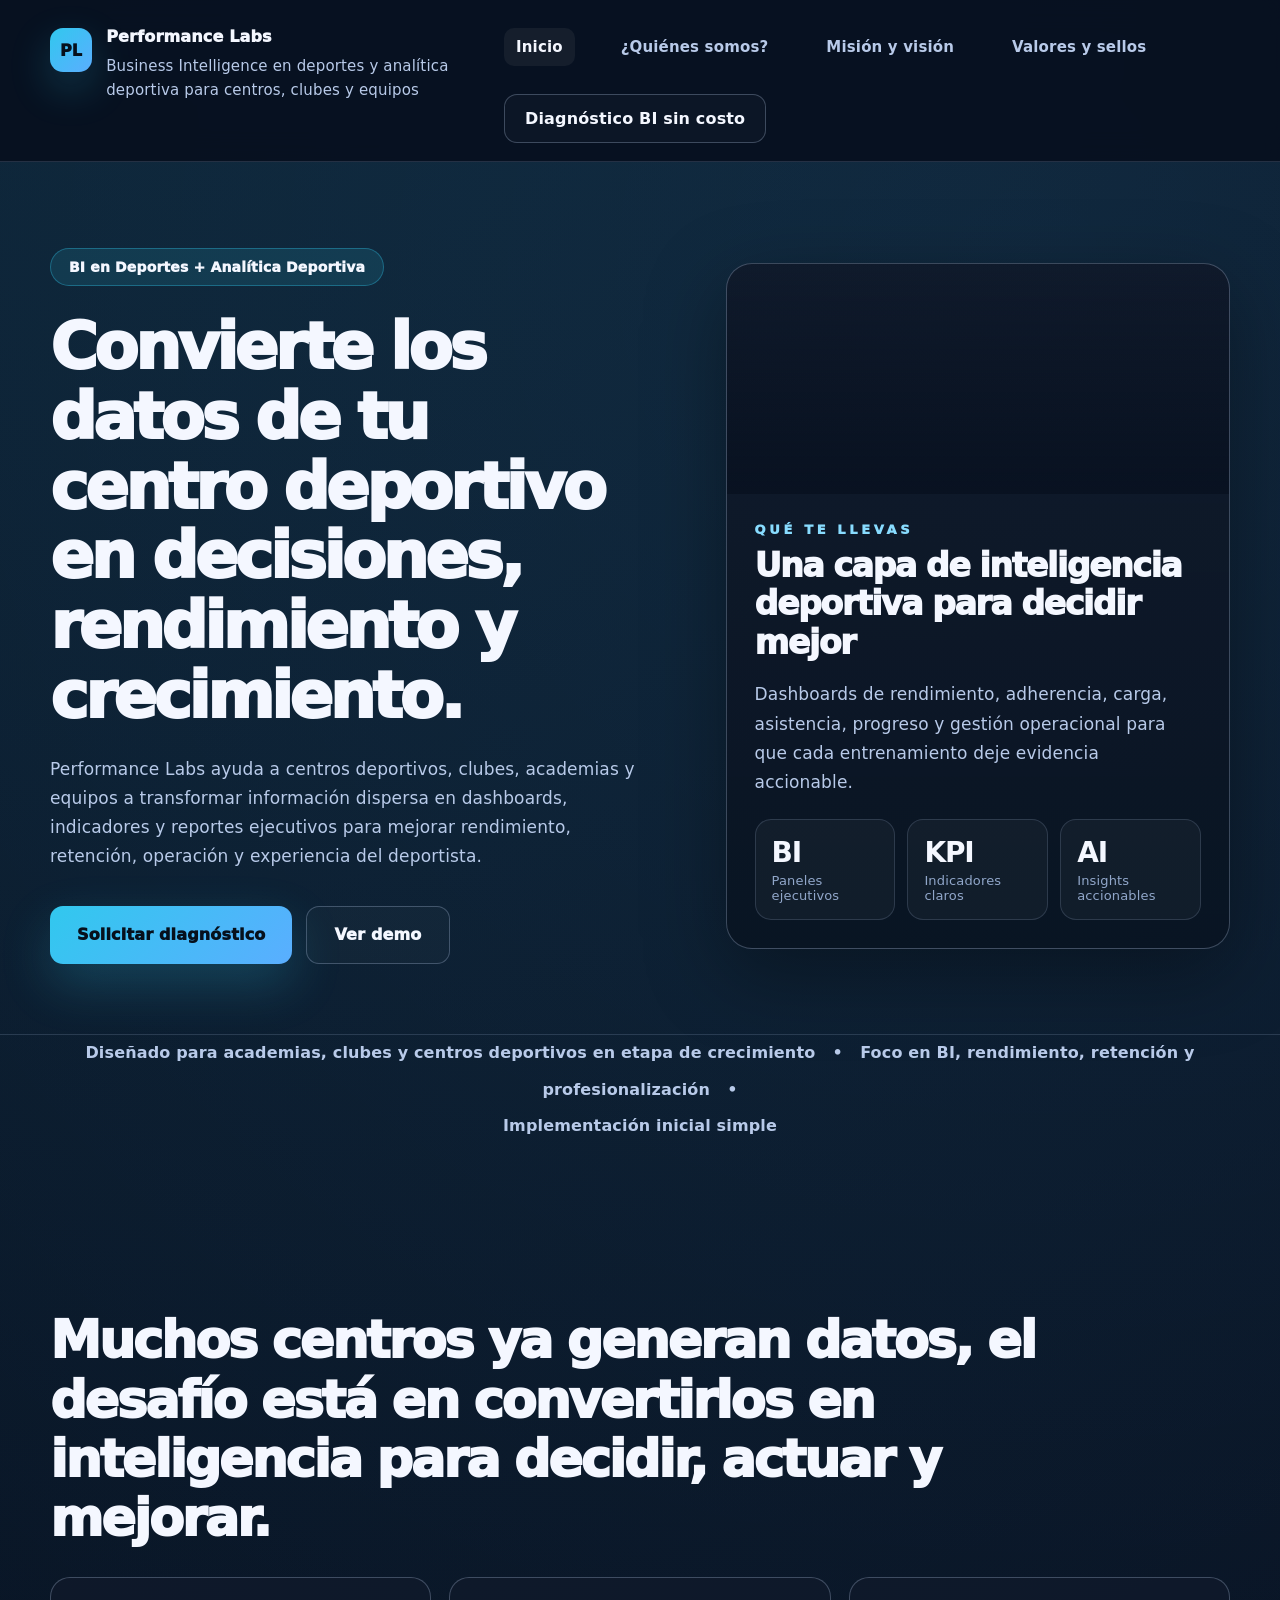
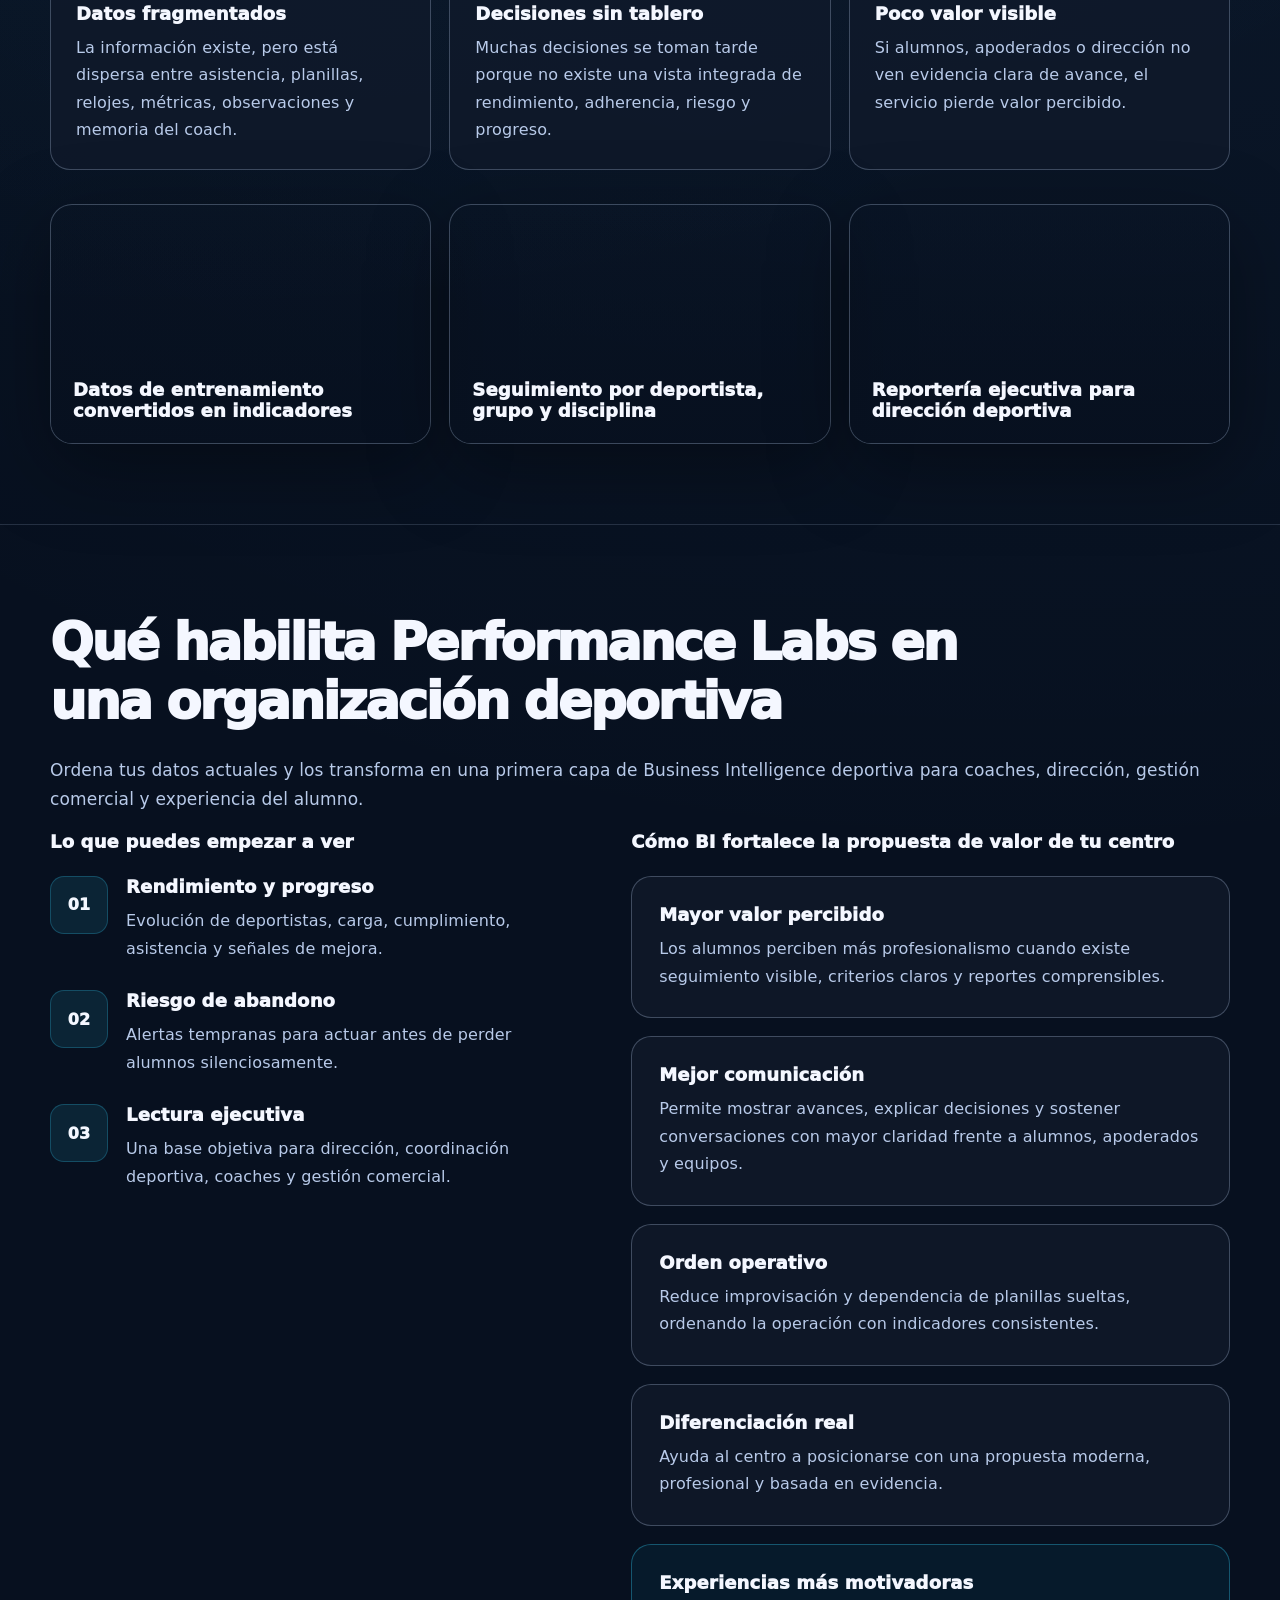
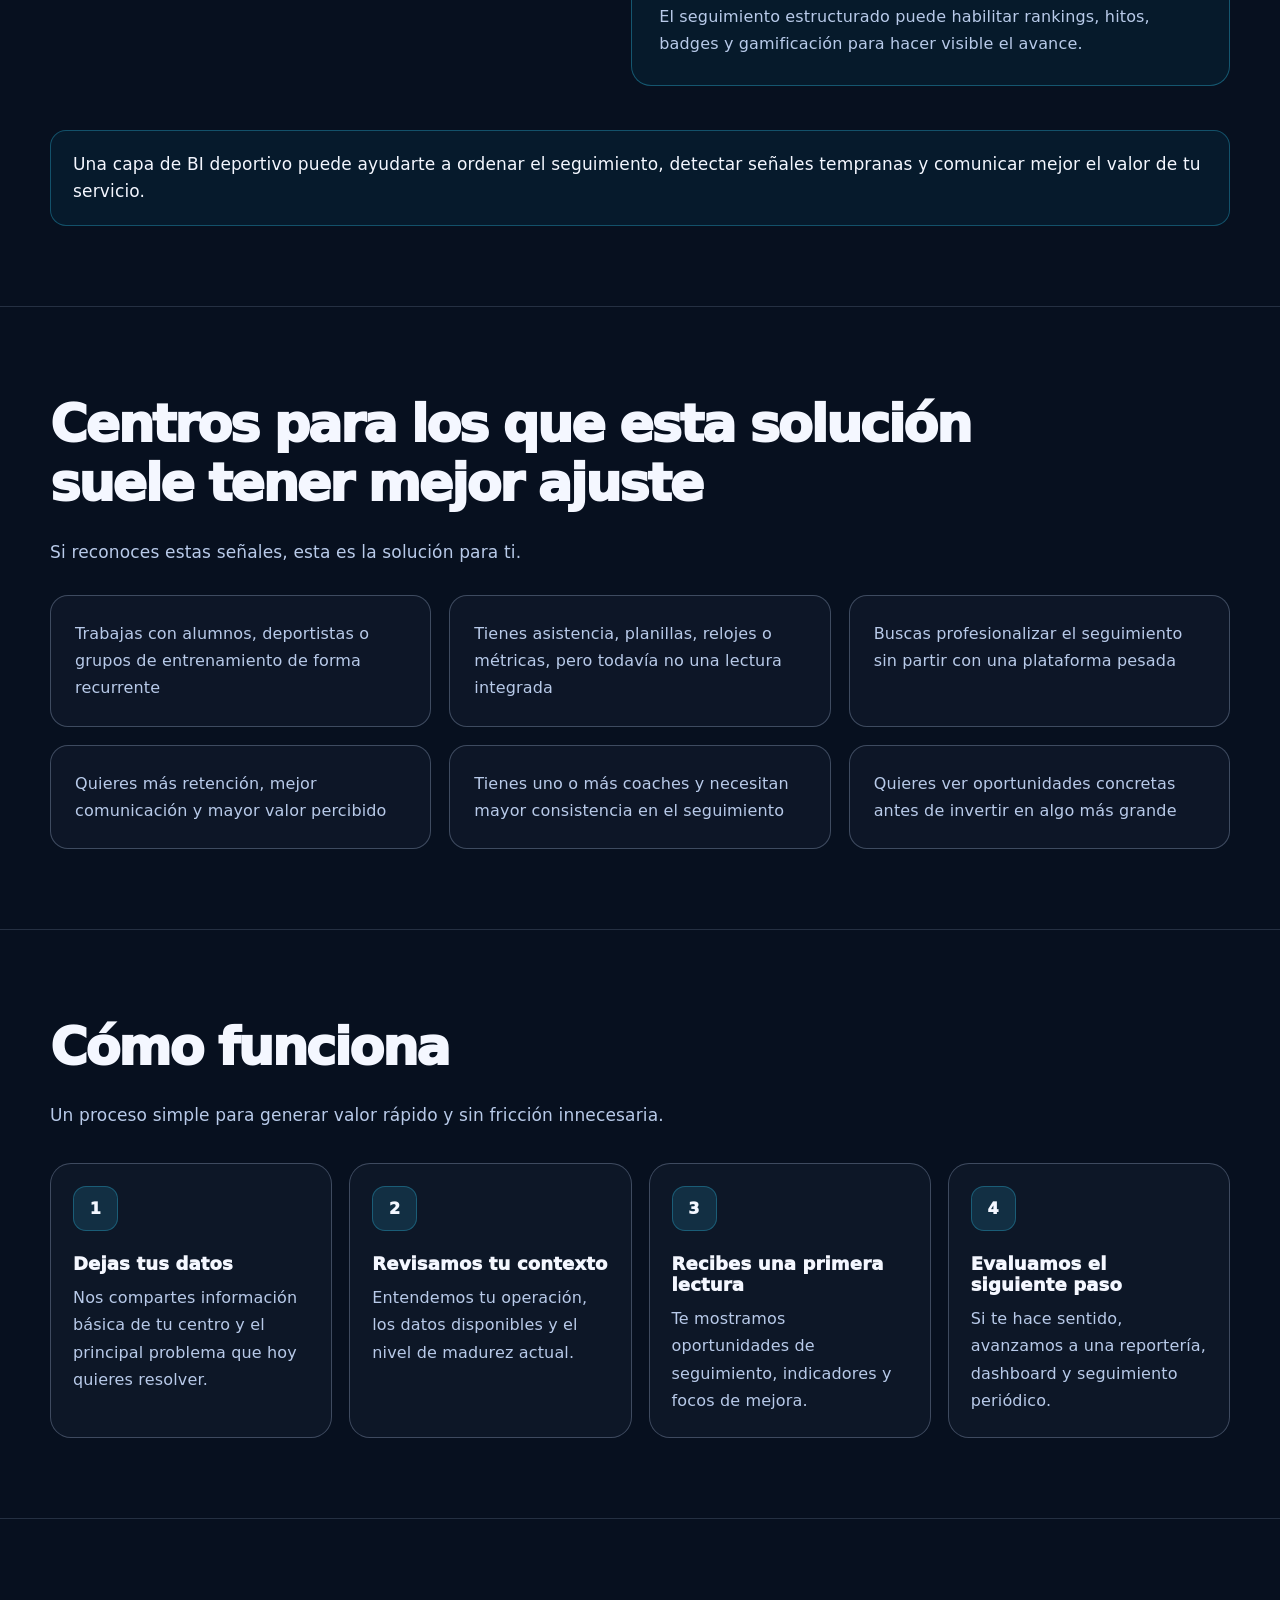
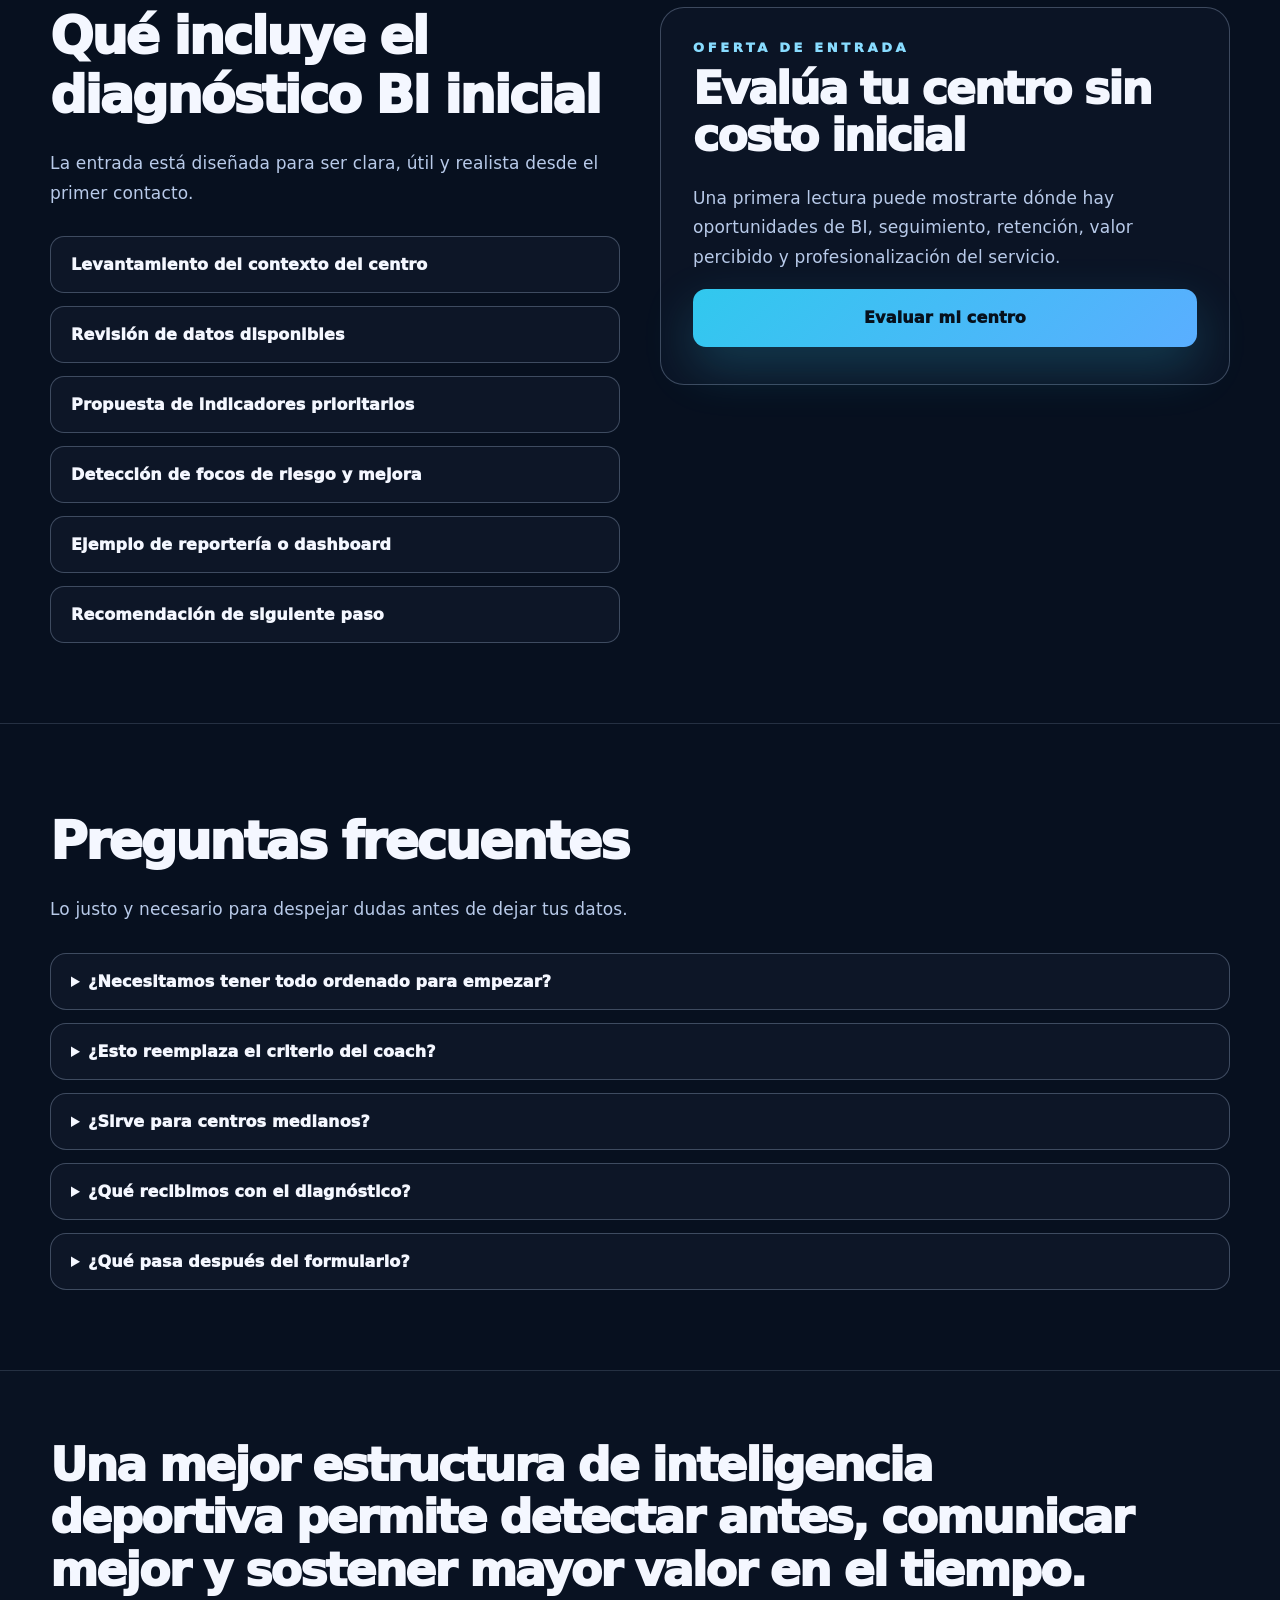
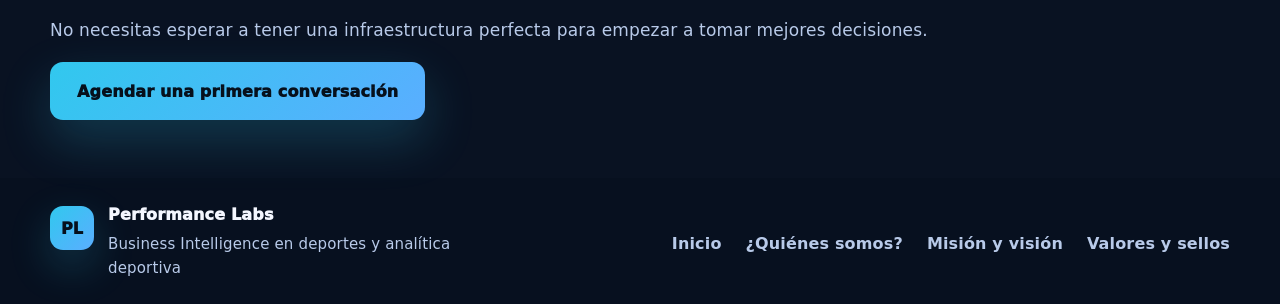
==== commit 85d0138d: "Giro hacia BI y Sport Analysis Cambio a inteligencia de negocios deportiva y análisis deportivo" ====
--- a/index.html
+++ b/index.html
@@ -1,106 +1,193 @@
 <!DOCTYPE html>
-<html lang="es"> <!-- Define que la página está en español, para que navegadores y buscadores lo interpreten bien. -->
-<head> <!-- Contiene configuración técnica, estilos y scripts de medición. -->
-  <meta charset="UTF-8"> <!-- Permite usar tildes, ñ y caracteres especiales sin errores. -->
-  <meta name="viewport" content="width=device-width, initial-scale=1.0"> <!-- Hace que la página se adapte a celular, tablet y computador. -->
-  <meta name="description" content="Performance Labs ayuda a centros deportivos a transformar información dispersa en reportería clara, indicadores accionables y seguimiento profesional."> <!-- Resume el contenido para buscadores. -->
-  <title>Performance Labs | Diagnóstico, reportería y seguimiento</title> <!-- Define el título que aparece en la pestaña del navegador. -->
+<html lang="es">
+<head>
+  <meta charset="UTF-8" />
+  <meta name="viewport" content="width=device-width, initial-scale=1.0" />
+  <meta name="description" content="Performance Labs transforma datos deportivos en Business Intelligence, dashboards e insights accionables para centros deportivos, clubes, academias y equipos." />
+  <title>Performance Labs | BI en Deportes y Analítica Deportiva</title>
 
   <!-- Google Tag Manager -->
   <script>
     (function(w,d,s,l,i){
-      w[l]=w[l]||[]; // Crea una mochila llamada dataLayer para guardar eventos del sitio.
-      w[l].push({'gtm.start': new Date().getTime(),event:'gtm.js'}); // Marca cuándo GTM empieza a cargar.
+      w[l]=w[l]||[]; // Crea una mochila de eventos para medición.
+      w[l].push({'gtm.start': new Date().getTime(),event:'gtm.js'}); // Marca cuándo comienza a cargar GTM.
       var f=d.getElementsByTagName(s)[0], // Busca el primer script de la página.
-          j=d.createElement(s), // Crea un nuevo script para cargar GTM.
-          dl=l!='dataLayer'?'&l='+l:''; // Agrega el nombre del dataLayer si se usa uno distinto.
-      j.async=true; // Carga GTM sin frenar la página.
-      j.src='https://www.googletagmanager.com/gtm.js?id=GTM-KS28BPPV'+dl; // Carga tu contenedor real de GTM.
+          j=d.createElement(s), // Crea el script de GTM.
+          dl=l!='dataLayer'?'&l='+l:''; // Usa dataLayer por defecto o uno personalizado.
+      j.async=true; // Carga GTM sin bloquear la página.
+      j.src='https://www.googletagmanager.com/gtm.js?id=GTM-KS28BPPV'+dl; // Carga el contenedor real de GTM.
       f.parentNode.insertBefore(j,f); // Inserta GTM antes del primer script encontrado.
     })(window,document,'script','dataLayer','GTM-KS28BPPV'); // Ejecuta GTM con tu ID real.
   </script>
   <!-- End Google Tag Manager -->
 
   <style>
-    :root{--bg:#07101f;--bg2:#0b1424;--panel:#111a2b;--line:rgba(174,194,226,.16);--line2:rgba(174,194,226,.26);--text:#f4f7ff;--muted:#b8cae9;--cyan:#31c8ee;--cyan2:#5aaeff;--cyanDark:rgba(49,200,238,.12);--shadow:0 24px 80px rgba(0,0,0,.32);--max:1180px} /* Variables de diseño: colores, sombras y ancho máximo. */
-    *{box-sizing:border-box} /* Evita que padding y bordes rompan los tamaños. */
-    html{scroll-behavior:smooth} /* Hace que los enlaces internos bajen suavemente. */
-    body{margin:0;font-family:Inter,ui-sans-serif,system-ui,-apple-system,BlinkMacSystemFont,"Segoe UI",sans-serif;background:var(--bg);color:var(--text);letter-spacing:.01em} /* Estilo general de la página. */
-    body:before{content:"";position:fixed;inset:0;pointer-events:none;background:radial-gradient(circle at 22% 4%,rgba(49,200,238,.055),transparent 30%),radial-gradient(circle at 70% 12%,rgba(90,174,255,.045),transparent 32%);z-index:-1} /* Brillo de fondo sutil. */
-    a{color:inherit;text-decoration:none} /* Quita subrayados en enlaces. */
-    .site-header{border-bottom:1px solid var(--line);background:rgba(7,16,31,.92);backdrop-filter:blur(14px);position:sticky;top:0;z-index:20} /* Header fijo con efecto vidrio. */
-    .nav-wrap{width:min(var(--max),calc(100% - 44px));min-height:128px;margin:0 auto;display:grid;grid-template-columns:430px 1fr;align-items:start;gap:24px;padding:28px 0 18px} /* Contenedor del menú. */
-    .brand{display:flex;align-items:flex-start;gap:14px} /* Ordena logo y texto. */
-    .logo{width:44px;height:44px;border-radius:13px;display:grid;place-items:center;color:#06101c;font-weight:900;background:linear-gradient(135deg,var(--cyan),var(--cyan2));box-shadow:0 16px 42px rgba(49,200,238,.2)} /* Logo PL. */
-    .brand-title{display:block;font-weight:900;font-size:16px;line-height:1.1;margin-bottom:8px} /* Nombre de marca. */
-    .brand-subtitle{display:block;color:var(--muted);font-size:15px;line-height:1.6;max-width:390px} /* Bajada de marca. */
-    .nav-side{display:flex;flex-direction:column;align-items:flex-start;gap:28px} /* Agrupa links y CTA superior. */
-    .nav-links{display:flex;align-items:center;gap:34px;color:var(--muted);font-weight:800;font-size:15px} /* Links del menú. */
-    .nav-links a{padding:10px 12px;border-radius:10px;transition:.2s ease} /* Área clickeable de navegación. */
-    .nav-links a:hover,.nav-links a.active{color:var(--text);background:rgba(255,255,255,.055)} /* Estado activo y hover del menú. */
-    .top-cta{border:1px solid var(--line2);border-radius:13px;padding:14px 20px;font-weight:850;color:var(--text);background:rgba(255,255,255,.025)} /* Botón superior diagnóstico. */
-    .section{border-bottom:1px solid var(--line)} /* Separador entre secciones. */
-    .container{width:min(var(--max),calc(100% - 44px));margin:0 auto} /* Contenedor central. */
-    .hero{padding:86px 0 82px} /* Espaciado del hero. */
-    .hero-grid{display:grid;grid-template-columns:1.06fr .85fr;gap:74px;align-items:start} /* Dos columnas del hero. */
-    .eyebrow{display:inline-flex;align-items:center;border:1px solid rgba(49,200,238,.32);background:var(--cyanDark);color:var(--text);padding:10px 18px;border-radius:999px;font-weight:900;font-size:14px;margin-bottom:26px} /* Pastilla superior. */
-    .hero h1{font-size:clamp(42px,5.05vw,72px);line-height:1.09;letter-spacing:-.055em;margin:0 0 24px;max-width:710px;font-weight:930} /* Título principal. */
-    .hero p{color:var(--muted);font-size:17px;line-height:1.7;max-width:735px;margin:0 0 34px} /* Párrafo del hero. */
-    .hero-card{border:1px solid var(--line2);border-radius:25px;background:rgba(17,26,43,.72);box-shadow:var(--shadow);padding:30px 28px 32px;max-width:520px} /* Tarjeta derecha. */
-    .card-kicker{color:#88dcff;font-size:13px;font-weight:950;letter-spacing:.28em;text-transform:uppercase;margin-bottom:10px} /* Etiqueta de tarjeta. */
-    .hero-card h2{margin:0 0 18px;font-size:clamp(26px,2.6vw,40px);line-height:1.18;letter-spacing:-.04em;font-weight:930} /* Título tarjeta. */
-    .hero-card ul{padding-left:20px;margin:0 0 20px;color:var(--muted);line-height:1.9;font-size:15.5px} /* Lista de tarjeta. */
-    .hero-card p{margin:0;font-size:15.5px;line-height:1.65} /* Texto tarjeta. */
-    .pill-stack{display:grid;gap:14px;max-width:650px;margin-left:40px} /* Pila de mensajes. */
-    .pill{border:1px solid rgba(49,200,238,.28);background:rgba(6,35,55,.55);border-radius:12px;color:var(--text);font-weight:900;padding:14px 16px;max-width:650px} /* Caja de mensaje. */
-    .hero-actions{display:flex;flex-wrap:wrap;align-items:center;gap:14px;margin-top:14px} /* Contenedor de botones agregados. */
-    .primary-button{display:inline-flex;align-items:center;justify-content:center;min-height:58px;padding:0 27px;border-radius:13px;background:linear-gradient(135deg,var(--cyan),var(--cyan2));color:#06101c;font-weight:950;border:0;cursor:pointer;box-shadow:0 20px 50px rgba(49,200,238,.18)} /* CTA principal destacado. */
-    .primary-button:hover{transform:translateY(-1px);box-shadow:0 24px 56px rgba(49,200,238,.25)} /* Hover del CTA principal. */
-    .secondary-button{display:inline-flex;align-items:center;justify-content:center;min-height:58px;padding:0 25px;border-radius:13px;background:rgba(255,255,255,.025);color:var(--text);font-weight:900;border:1px solid var(--line2);cursor:pointer} /* Botón secundario demo. */
-    .secondary-button:hover{border-color:rgba(49,200,238,.55);background:rgba(49,200,238,.08)} /* Hover del botón demo. */
-    .cta-note{color:var(--muted);font-size:16px;line-height:1.65;max-width:730px;margin-top:18px} /* Texto bajo los botones. */
-    .center-line{text-align:center;color:var(--muted);font-size:16px;font-weight:850;line-height:2.3;padding:0 0 78px} /* Frase centrada. */
-    .wide-title{font-size:clamp(34px,4vw,52px);line-height:1.16;letter-spacing:-.045em;margin:0 0 28px;font-weight:930;max-width:940px} /* Títulos grandes. */
-    .problem,.fit{padding:88px 0 80px} /* Espaciado de secciones. */
-    .problem-cards,.fit-grid{display:grid;grid-template-columns:repeat(3,1fr);gap:18px;margin-top:28px} /* Grillas de tarjetas. */
-    .small-card,.fit-box,.benefit-card,.step-card,.accordion-row,details{border:1px solid var(--line2);background:rgba(17,26,43,.72);border-radius:20px} /* Estilo base de tarjetas. */
-    .small-card{padding:25px;min-height:155px} /* Tarjeta de problema. */
-    .small-card h3,.benefit-card h3{margin:0 0 8px;font-size:17px;font-weight:950} /* Títulos de tarjetas. */
-    .small-card p,.benefit-card p,.number-item p,.step-card p,.fit p,details p{margin:0;color:var(--muted);line-height:1.7;font-size:16px} /* Textos secundarios. */
-    .enable,.steps,.diagnosis,.faq{padding:78px 0 82px} /* Espaciado de secciones medias. */
-    .section-lead{color:var(--muted);font-size:16px;line-height:1.7;max-width:980px;margin:0 0 56px} /* Bajada de sección. */
-    .two-col{display:grid;grid-template-columns:.9fr 1.05fr;gap:68px;align-items:start} /* Dos columnas. */
-    .number-list,.benefit-stack,.faq-list,.accordion-list{display:grid;gap:18px} /* Listas verticales. */
-    .number-item{display:grid;grid-template-columns:58px 1fr;gap:18px;align-items:start} /* Item numerado. */
-    .number-box,.step-num{width:58px;height:58px;border-radius:14px;display:grid;place-items:center;background:rgba(49,200,238,.11);border:1px solid rgba(49,200,238,.25);color:var(--text);font-weight:950} /* Número visual. */
-    .number-item h3{margin:0 0 7px;font-size:17px;font-weight:950} /* Título item numerado. */
-    .benefit-card{padding:27px} /* Tarjeta de beneficio. */
-    .benefit-card.highlight{border-color:rgba(49,200,238,.35);background:rgba(6,35,55,.54)} /* Tarjeta destacada. */
-    .notice{margin:44px auto 0;border:1px solid rgba(49,200,238,.32);background:rgba(6,35,55,.55);border-radius:16px;color:var(--text);font-size:17px;line-height:1.6;padding:20px 22px} /* Banda informativa. */
-    .fit p{margin:0 0 28px} /* Bajada sección fit. */
-    .fit-box{color:var(--muted);font-size:16px;line-height:1.7;padding:24px;min-height:96px} /* Caja fit. */
-    .steps-grid{display:grid;grid-template-columns:repeat(4,1fr);gap:17px;margin-top:32px} /* Grilla pasos. */
-    .step-card{padding:22px;min-height:235px} /* Tarjeta paso. */
-    .step-num{width:45px;height:45px;border-radius:13px;margin-bottom:22px} /* Número paso. */
-    .step-card h3{margin:0 0 16px;font-size:16px;line-height:1.3;font-weight:950} /* Título paso. */
-    .diagnosis-grid{display:grid;grid-template-columns:.95fr .95fr;gap:40px;align-items:start} /* Grilla diagnóstico. */
-    .accordion-list{margin-top:28px;gap:13px} /* Lista de entregables. */
-    .accordion-row{border-radius:14px;padding:18px 20px;font-weight:950;color:var(--text)} /* Fila entregable. */
-    .offer-card{border:1px solid var(--line2);border-radius:24px;background:rgba(13,23,40,.78);min-height:378px;padding:32px} /* Tarjeta oferta. */
-    .offer-card h2{margin:7px 0 18px;font-size:clamp(34px,3.45vw,48px);line-height:1.08;letter-spacing:-.045em;font-weight:930} /* Título oferta. */
-    .offer-card p{color:var(--muted);line-height:1.7;font-size:17px;margin:0 0 27px;max-width:590px} /* Texto oferta. */
-    .offer-card .primary-button{width:100%} /* Botón ancho completo. */
-    details{border-radius:16px;padding:18px 20px} /* Pregunta FAQ. */
-    summary{cursor:pointer;font-weight:950;list-style-position:inside} /* Título pregunta. */
-    details p{margin:14px 0 0 22px} /* Respuesta FAQ. */
-    .final-cta{padding:68px 0 58px;background:rgba(13,23,40,.42)} /* CTA final. */
-    .final-cta h2{font-size:clamp(34px,3.6vw,52px);line-height:1.14;letter-spacing:-.045em;margin:0 0 20px;font-weight:930;max-width:1120px} /* Título final. */
-    .final-cta p{color:var(--muted);font-size:16px;margin:0 0 30px} /* Texto final. */
-    .site-footer{background:#07101f;padding:28px 0 24px} /* Footer. */
-    .footer-grid{display:flex;align-items:center;justify-content:space-between;gap:24px} /* Layout footer. */
-    .footer-links{display:flex;gap:24px;color:var(--muted);font-weight:850} /* Links footer. */
-    @media(max-width:980px){.nav-wrap,.hero-grid,.two-col,.diagnosis-grid{grid-template-columns:1fr}.nav-wrap{min-height:auto}.problem-cards,.fit-grid,.steps-grid{grid-template-columns:1fr 1fr}.pill-stack{margin-left:0}} /* Tablet. */
-    @media(max-width:680px){.nav-links,.footer-grid,.footer-links{flex-wrap:wrap}.problem-cards,.fit-grid,.steps-grid{grid-template-columns:1fr}.hero{padding-top:48px}.container,.nav-wrap{width:min(100% - 28px,var(--max))}} /* Celular. */
+    :root{
+      --bg:#07101f;
+      --bg2:#0b1424;
+      --card:#111a2b;
+      --card2:#0d2130;
+      --line:rgba(174,194,226,.18);
+      --line2:rgba(174,194,226,.3);
+      --text:#f4f7ff;
+      --muted:#b8cae9;
+      --muted2:#91a7ca;
+      --cyan:#31c8ee;
+      --blue:#5aaeff;
+      --green:#67f5c8;
+      --darkCyan:rgba(49,200,238,.12);
+      --shadow:0 24px 80px rgba(0,0,0,.34);
+      --max:1180px;
+    }
+
+    *{box-sizing:border-box}
+    html{scroll-behavior:smooth}
+    body{
+      margin:0;
+      font-family:Inter, ui-sans-serif, system-ui, -apple-system, BlinkMacSystemFont, "Segoe UI", sans-serif;
+      background:
+        radial-gradient(circle at 15% -5%, rgba(49,200,238,.11), transparent 32%),
+        radial-gradient(circle at 80% 4%, rgba(90,174,255,.09), transparent 34%),
+        var(--bg);
+      color:var(--text);
+      letter-spacing:.01em;
+    }
+    a{color:inherit;text-decoration:none}
+    img{display:block;max-width:100%}
+    .container{width:min(var(--max), calc(100% - 44px));margin:0 auto}
+
+    .site-header{
+      position:sticky;top:0;z-index:30;
+      background:rgba(7,16,31,.92);
+      backdrop-filter:blur(14px);
+      border-bottom:1px solid var(--line);
+    }
+    .nav-wrap{
+      width:min(var(--max), calc(100% - 44px));
+      min-height:128px;
+      margin:0 auto;
+      display:grid;
+      grid-template-columns:430px 1fr;
+      align-items:start;
+      gap:24px;
+      padding:28px 0 18px;
+    }
+    .brand{display:flex;align-items:flex-start;gap:14px}
+    .logo{
+      width:44px;height:44px;border-radius:13px;
+      display:grid;place-items:center;
+      color:#06101c;font-weight:950;
+      background:linear-gradient(135deg,var(--cyan),var(--blue));
+      box-shadow:0 16px 42px rgba(49,200,238,.22)
+    }
+    .brand-title{display:block;font-weight:950;font-size:16px;line-height:1.1;margin-bottom:8px}
+    .brand-subtitle{display:block;color:var(--muted);font-size:15px;line-height:1.6;max-width:390px}
+    .nav-side{display:flex;flex-direction:column;align-items:flex-start;gap:28px}
+    .nav-links{display:flex;align-items:center;gap:34px;color:var(--muted);font-weight:850;font-size:15px}
+    .nav-links a{padding:10px 12px;border-radius:10px;transition:.2s ease}
+    .nav-links a:hover,.nav-links a.active{color:var(--text);background:rgba(255,255,255,.055)}
+    .top-cta{border:1px solid var(--line2);border-radius:13px;padding:14px 20px;font-weight:900;background:rgba(255,255,255,.025)}
+
+    .section{border-bottom:1px solid var(--line)}
+    .hero{padding:86px 0 70px}
+    .hero-grid{display:grid;grid-template-columns:1.06fr .88fr;gap:68px;align-items:center}
+    .eyebrow{display:inline-flex;align-items:center;border:1px solid rgba(49,200,238,.34);background:var(--darkCyan);padding:10px 18px;border-radius:999px;font-weight:950;font-size:14px;margin-bottom:26px}
+    h1,h2,h3,p{margin-top:0}
+    h1{font-size:clamp(42px,5.05vw,72px);line-height:1.08;letter-spacing:-.055em;margin-bottom:24px;font-weight:950;max-width:760px}
+    h2{font-size:clamp(34px,4vw,52px);line-height:1.16;letter-spacing:-.045em;font-weight:950;margin-bottom:24px;max-width:990px}
+    h3{font-size:18px;font-weight:950;margin-bottom:10px}
+    p{color:var(--muted);font-size:17px;line-height:1.72}
+    .lead{max-width:760px;margin-bottom:34px}
+    .hero-actions{display:flex;gap:14px;flex-wrap:wrap;align-items:center;margin-top:26px}
+    .primary-button,.secondary-button{display:inline-flex;align-items:center;justify-content:center;min-height:58px;padding:0 27px;border-radius:13px;font-weight:950;transition:.18s ease}
+    .primary-button{background:linear-gradient(135deg,var(--cyan),var(--blue));color:#06101c;box-shadow:0 20px 50px rgba(49,200,238,.22)}
+    .primary-button:hover{transform:translateY(-1px);box-shadow:0 24px 60px rgba(49,200,238,.28)}
+    .secondary-button{background:rgba(255,255,255,.025);border:1px solid var(--line2);color:var(--text)}
+    .secondary-button:hover{border-color:rgba(49,200,238,.58);background:rgba(49,200,238,.08)}
+
+    .bi-card{
+      border:1px solid var(--line2);
+      border-radius:26px;
+      background:linear-gradient(180deg,rgba(17,26,43,.9),rgba(9,20,34,.94));
+      box-shadow:var(--shadow);
+      overflow:hidden;
+    }
+    .bi-image{
+      min-height:230px;
+      background:
+        linear-gradient(180deg,rgba(7,16,31,.1),rgba(7,16,31,.82)),
+        url('https://images.unsplash.com/photo-1517649763962-0c623066013b?auto=format&fit=crop&w=1200&q=80') center/cover;
+    }
+    .bi-card-body{padding:28px}
+    .card-kicker{color:#88dcff;font-size:13px;font-weight:950;letter-spacing:.28em;text-transform:uppercase;margin-bottom:10px}
+    .bi-card h2{font-size:clamp(26px,2.6vw,40px);line-height:1.16;margin-bottom:18px}
+    .metric-row{display:grid;grid-template-columns:repeat(3,1fr);gap:12px;margin-top:22px}
+    .metric{border:1px solid var(--line);border-radius:16px;background:rgba(255,255,255,.035);padding:16px}
+    .metric strong{display:block;font-size:28px;letter-spacing:-.04em}
+    .metric span{display:block;color:var(--muted2);font-size:13px;margin-top:4px}
+
+    .center-line{text-align:center;color:var(--muted);font-size:16px;font-weight:850;line-height:2.3;padding:0 0 78px}
+    .proof-grid{display:grid;grid-template-columns:repeat(4,1fr);gap:16px;margin-top:34px}
+    .proof{border:1px solid rgba(49,200,238,.28);background:rgba(6,35,55,.55);border-radius:14px;padding:18px;font-weight:950}
+
+    .problem,.enable,.fit,.steps,.diagnosis,.faq{padding:88px 0 80px}
+    .problem-cards{display:grid;grid-template-columns:repeat(3,1fr);gap:18px;margin-top:28px}
+    .small-card{border:1px solid var(--line2);background:rgba(17,26,43,.75);border-radius:20px;padding:25px;min-height:165px}
+    .small-card p{font-size:16px;margin-bottom:0}
+
+    .image-band{display:grid;grid-template-columns:1fr 1fr 1fr;gap:18px;margin-top:34px}
+    .photo-card{min-height:240px;border-radius:22px;border:1px solid var(--line2);overflow:hidden;position:relative;background:#111a2b;box-shadow:var(--shadow)}
+    .photo-card::after{content:"";position:absolute;inset:0;background:linear-gradient(180deg,transparent,rgba(7,16,31,.88))}
+    .photo-card.one{background:url('https://images.unsplash.com/photo-1518611012118-696072aa579a?auto=format&fit=crop&w=900&q=80') center/cover}
+    .photo-card.two{background:url('https://images.unsplash.com/photo-1526676037777-05a232554f77?auto=format&fit=crop&w=900&q=80') center/cover}
+    .photo-card.three{background:url('https://images.unsplash.com/photo-1521412644187-c49fa049e84d?auto=format&fit=crop&w=900&q=80') center/cover}
+    .photo-label{position:absolute;z-index:2;left:22px;right:22px;bottom:22px;font-weight:950;font-size:18px}
+
+    .two-col{display:grid;grid-template-columns:.9fr 1.05fr;gap:68px;align-items:start}
+    .number-list{display:grid;gap:28px}
+    .number-item{display:grid;grid-template-columns:58px 1fr;gap:18px;align-items:start}
+    .number-box{width:58px;height:58px;border-radius:14px;display:grid;place-items:center;background:rgba(49,200,238,.11);border:1px solid rgba(49,200,238,.25);font-weight:950}
+    .number-item p{font-size:16px;margin-bottom:0}
+    .benefit-stack{display:grid;gap:18px}
+    .benefit-card{border:1px solid var(--line2);border-radius:20px;background:rgba(17,26,43,.78);padding:27px}
+    .benefit-card.highlight{border-color:rgba(49,200,238,.35);background:rgba(6,35,55,.54)}
+    .benefit-card p{font-size:16px;margin-bottom:0}
+    .notice{margin:44px auto 0;border:1px solid rgba(49,200,238,.32);background:rgba(6,35,55,.55);border-radius:16px;font-size:17px;line-height:1.6;padding:20px 22px}
+
+    .fit-grid{display:grid;grid-template-columns:repeat(3,1fr);gap:18px;margin-top:28px}
+    .fit-box{border:1px solid var(--line2);background:rgba(17,26,43,.72);border-radius:18px;color:var(--muted);font-size:16px;line-height:1.7;padding:24px;min-height:96px}
+    .steps-grid{display:grid;grid-template-columns:repeat(4,1fr);gap:17px;margin-top:32px}
+    .step-card{border:1px solid var(--line2);background:rgba(17,26,43,.75);border-radius:21px;padding:22px;min-height:235px}
+    .step-num{width:45px;height:45px;border-radius:13px;display:grid;place-items:center;background:rgba(49,200,238,.14);border:1px solid rgba(49,200,238,.3);font-weight:950;margin-bottom:22px}
+    .step-card p{font-size:16px;margin-bottom:0}
+
+    .diagnosis-grid{display:grid;grid-template-columns:.95fr .95fr;gap:40px;align-items:start}
+    .accordion-list{display:grid;gap:13px;margin-top:28px}
+    .accordion-row{border:1px solid var(--line2);background:rgba(17,26,43,.72);border-radius:14px;padding:18px 20px;font-weight:950}
+    .offer-card{border:1px solid var(--line2);border-radius:24px;background:rgba(13,23,40,.78);min-height:378px;padding:32px}
+    .offer-card h2{font-size:clamp(34px,3.45vw,48px);line-height:1.08;letter-spacing:-.045em}
+    .offer-card .primary-button{width:100%}
+    .faq-list{display:grid;gap:13px;margin-top:28px}
+    details{border:1px solid var(--line2);border-radius:16px;background:rgba(17,26,43,.72);padding:18px 20px}
+    summary{cursor:pointer;font-weight:950;list-style-position:inside}
+    details p{font-size:16px;margin:14px 0 0 22px}
+    .final-cta{padding:68px 0 58px;background:rgba(13,23,40,.42)}
+    .final-cta h2{font-size:clamp(34px,3.6vw,52px);line-height:1.14;letter-spacing:-.045em;margin-bottom:20px;font-weight:950;max-width:1120px}
+    .site-footer{background:#07101f;padding:28px 0 24px}
+    .footer-grid{display:flex;align-items:center;justify-content:space-between;gap:24px}
+    .footer-links{display:flex;gap:24px;color:var(--muted);font-weight:850}
+
+    @media (max-width:980px){
+      .nav-wrap,.hero-grid,.two-col,.diagnosis-grid{grid-template-columns:1fr}
+      .nav-wrap{min-height:auto}
+      .problem-cards,.fit-grid,.steps-grid,.proof-grid,.image-band{grid-template-columns:1fr 1fr}
+    }
+    @media (max-width:680px){
+      .nav-links,.footer-grid,.footer-links{flex-wrap:wrap}
+      .problem-cards,.fit-grid,.steps-grid,.proof-grid,.image-band,.metric-row{grid-template-columns:1fr}
+      .hero{padding-top:48px}
+      .container,.nav-wrap{width:min(100% - 28px,var(--max))}
+    }
   </style>
 </head>
 <body>
@@ -110,37 +197,189 @@
 
   <header class="site-header">
     <div class="nav-wrap">
-      <a class="brand" href="index.html" aria-label="Performance Labs"><span class="logo">PL</span><span><span class="brand-title">Performance Labs</span><span class="brand-subtitle">Diagnóstico, reportería y seguimiento para centros deportivos</span></span></a>
-      <div class="nav-side"><nav class="nav-links" aria-label="Navegación principal"><a class="active" href="index.html">Inicio</a><a href="quienes-somos.html">¿Quiénes somos?</a><a href="mision-vision.html">Misión y visión</a><a href="valores-sellos.html">Valores y sellos</a></nav><a class="top-cta" href="https://forms.gle/euswJzYcN6MjkFT76" target="_blank" rel="noopener noreferrer">Diagnóstico sin costo</a></div>
+      <a class="brand" href="index.html" aria-label="Performance Labs">
+        <span class="logo">PL</span>
+        <span>
+          <span class="brand-title">Performance Labs</span>
+          <span class="brand-subtitle">Business Intelligence en deportes y analítica deportiva para centros, clubes y equipos</span>
+        </span>
+      </a>
+      <div class="nav-side">
+        <nav class="nav-links" aria-label="Navegación principal">
+          <a class="active" href="index.html">Inicio</a>
+          <a href="quienes-somos.html">¿Quiénes somos?</a>
+          <a href="mision-vision.html">Misión y visión</a>
+          <a href="valores-sellos.html">Valores y sellos</a>
+        </nav>
+        <a class="top-cta" href="https://forms.gle/euswJzYcN6MjkFT76" target="_blank" rel="noopener noreferrer">Diagnóstico BI sin costo</a>
+      </div>
     </div>
   </header>
 
   <main>
     <section class="section hero">
       <div class="container hero-grid">
-        <div><span class="eyebrow">Diagnóstico inicial sin costo</span><h1>Profesionaliza el seguimiento de tus alumnos con una base más clara para decidir, mejorar la experiencia y fortalecer la propuesta de valor de tu centro.</h1><p>Performance Labs ayuda a centros deportivos a transformar información dispersa en reportería clara, a través de indicadores accionables que permiten fortalecer el seguimiento, la retención y la mejora continua del servicio.</p></div>
-        <aside class="hero-card"><div class="card-kicker">Qué te llevas</div><h2>Una primera base objetiva para decidir mejor</h2><ul><li>Revisión inicial de los datos disponibles</li><li>Identificación de focos de riesgo y mejora</li><li>Propuesta de indicadores prioritarios</li><li>Ejemplo de reportería inicial</li><li>Recomendación concreta de siguiente paso</li></ul><p>Sin software complejo. Comenzamos con la información que tu centro ya genera hoy.</p></aside>
-      </div>
-      <div class="container" style="margin-top:78px"><div class="pill-stack"><div class="pill">Seguimiento deportivo profesional individual y grupal</div><div class="pill">Detección temprana de riesgo de abandono</div><div class="pill">Percepción de valor agregado por el cliente</div><div class="hero-actions"><a class="primary-button" href="https://forms.gle/euswJzYcN6MjkFT76" target="_blank" rel="noopener noreferrer">Solicitar diagnóstico</a><a class="secondary-button" href="demo/" target="_blank" rel="noopener noreferrer">Ver demo</a></div><p class="cta-note">Ideal para centros deportivos y clubes que ya trabajan con planillas y/o métricas deportivas y quieren ordenar su seguimiento de manera simple.</p></div></div>
-    </section>
-
-    <div class="container center-line">Diseñado para academias, clubes y centros deportivos en etapa de crecimiento &nbsp; • &nbsp; Foco en seguimiento, retención y profesionalización &nbsp; •<br>Implementación inicial simple</div>
-
-    <section class="section problem"><div class="container"><h2 class="wide-title">Muchos centros ya generan información, el desafío está en transformarla, para tomar decisiones oportunas, generando mejoras visibles en un corto plazo.</h2><div class="problem-cards"><article class="small-card"><h3>Seguimiento fragmentado</h3><p>La información existe, pero está dispersa entre asistencia, métricas, observaciones y memoria del coach.</p></article><article class="small-card"><h3>Pérdida silenciosa de alumnos</h3><p>Muchas veces el centro detecta tarde las señales de desmotivación, baja constancia o abandono.</p></article><article class="small-card"><h3>Poco valor visible</h3><p>Si el alumno no ve seguimiento claro ni evidencia de progreso, percibe menos valor en el servicio.</p></article></div></div></section>
-
-    <section class="section enable"><div class="container"><h2 class="wide-title">Qué habilita Performance Labs en un centro deportivo</h2><p class="section-lead">Ordena tus datos actuales y los transforma en una primera capa de inteligencia de seguimiento para coaches, dirección y gestión del centro.</p><div class="two-col"><div><h3 style="margin:0 0 24px;font-size:18px;font-weight:950">Lo que puedes empezar a ver</h3><div class="number-list"><div class="number-item"><div class="number-box">01</div><div><h3>Adherencia y constancia</h3><p>Qué grupos y alumnos muestran mejores o peores señales de continuidad.</p></div></div><div class="number-item"><div class="number-box">02</div><div><h3>Riesgo de abandono</h3><p>Alertas tempranas para actuar antes de perder alumnos silenciosamente.</p></div></div><div class="number-item"><div class="number-box">03</div><div><h3>Lectura clara para dirección</h3><p>Una base más sólida y objetiva para priorizar acciones y ordenar operaciones.</p></div></div></div></div><div><h3 style="margin:0 0 24px;font-size:18px;font-weight:950">Cómo esta solución fortalece la propuesta de valor de tu centro</h3><div class="benefit-stack"><article class="benefit-card"><h3>Mayor valor percibido</h3><p>Los alumnos perciben más profesionalismo cuando existe seguimiento visible, criterios claros y una lectura comprensible del progreso.</p></article><article class="benefit-card"><h3>Mejor comunicación</h3><p>Permite mostrar avances, explicar decisiones y sostener conversaciones con mayor claridad frente a alumnos, apoderados y equipos.</p></article><article class="benefit-card"><h3>Orden operativo</h3><p>Reduce la improvisación y dependencia de la memoria, realizando un seguimiento profesional.</p></article><article class="benefit-card"><h3>Diferenciación real</h3><p>Ayuda al centro a posicionarse con una propuesta más moderna y profesional, basada en evidencia.</p></article><article class="benefit-card highlight"><h3>Experiencias más motivadoras</h3><p>El seguimiento estructurado también puede habilitar estrategias de gamificación, transformando avances, hitos y hábitos en experiencias más visibles y motivadoras para los alumnos.</p></article></div></div></div><div class="notice">Una primera capa de reportería puede ayudarte a ordenar el seguimiento, detectar señales tempranas y comunicar mejor el valor de tu servicio.</div></div></section>
-
-    <section class="section fit"><div class="container"><h2 class="wide-title">Centros para los que esta solución suele tener mejor ajuste</h2><p>Si reconoces estas señales, esta es la solución para ti.</p><div class="fit-grid"><div class="fit-box">Trabajas con alumnos o grupos de entrenamiento de forma recurrente</div><div class="fit-box">Tienes asistencia, planillas o métricas, pero todavía no una lectura integrada</div><div class="fit-box">Buscas profesionalizar el seguimiento sin partir con una plataforma pesada</div><div class="fit-box">Quieres más retención, mejor comunicación y mayor valor percibido</div><div class="fit-box">Tienes uno o más coaches y necesitan mayor consistencia en el seguimiento</div><div class="fit-box">Quieres ver oportunidades concretas antes de invertir en algo más grande</div></div></div></section>
-
-    <section class="section steps"><div class="container"><h2 class="wide-title">Cómo funciona</h2><p class="section-lead" style="margin-bottom:0">Un proceso simple para generar valor rápido y sin fricción innecesaria.</p><div class="steps-grid"><article class="step-card"><div class="step-num">1</div><h3>Dejas tus datos</h3><p>Nos compartes información básica de tu centro y el principal problema que hoy quieres resolver.</p></article><article class="step-card"><div class="step-num">2</div><h3>Revisamos tu contexto</h3><p>Entendemos tu operación, los datos disponibles y el nivel de madurez actual.</p></article><article class="step-card"><div class="step-num">3</div><h3>Recibes una primera lectura</h3><p>Te mostramos oportunidades de seguimiento, indicadores y focos de mejora.</p></article><article class="step-card"><div class="step-num">4</div><h3>Evaluamos el siguiente paso</h3><p>Si te hace sentido, avanzamos a una reportería y un seguimiento periódico.</p></article></div></div></section>
-
-    <section id="diagnostico" class="section diagnosis"><div class="container diagnosis-grid"><div><h2 class="wide-title">Qué incluye el diagnóstico inicial</h2><p class="section-lead" style="margin-bottom:0">La entrada está diseñada para ser clara, útil y realista desde el primer contacto.</p><div class="accordion-list"><div class="accordion-row">Levantamiento del contexto del centro</div><div class="accordion-row">Revisión de datos disponibles</div><div class="accordion-row">Propuesta de indicadores prioritarios</div><div class="accordion-row">Detección de focos de riesgo y mejora</div><div class="accordion-row">Ejemplo de reportería o dashboard</div><div class="accordion-row">Recomendación de siguiente paso</div></div></div><aside class="offer-card"><div class="card-kicker">Oferta de entrada</div><h2>Evalúa tu centro sin costo inicial</h2><p>Una primera lectura puede mostrarte dónde hay oportunidades de seguimiento, retención, valor percibido y profesionalización del servicio.</p><a class="primary-button" href="https://forms.gle/euswJzYcN6MjkFT76" target="_blank" rel="noopener noreferrer">Evaluar mi centro</a></aside></div></section>
-
-    <section class="section faq"><div class="container"><h2 class="wide-title">Preguntas frecuentes</h2><p class="section-lead" style="margin-bottom:0">Lo justo y necesario para despejar dudas antes de dejar tus datos.</p><div class="faq-list"><details><summary>¿Necesitamos tener todo ordenado para empezar?</summary><p>No. La idea del diagnóstico es partir desde la información que ya existe y detectar cómo ordenarla mejor.</p></details><details><summary>¿Esto reemplaza el criterio del coach?</summary><p>No. Lo complementa con evidencia, señales de seguimiento y una lectura más clara para decidir.</p></details><details><summary>¿Sirve para centros medianos?</summary><p>Sí. Está pensado especialmente para centros que ya tienen operación recurrente, alumnos y necesidad de profesionalizar seguimiento.</p></details><details><summary>¿Qué recibimos con el diagnóstico?</summary><p>Una primera lectura del contexto, datos disponibles, oportunidades de indicadores y recomendación concreta de siguiente paso.</p></details><details><summary>¿Qué pasa después del formulario?</summary><p>Revisamos la información enviada y coordinamos una primera conversación para entender el caso del centro.</p></details></div></div></section>
-
-    <section class="final-cta"><div class="container"><h2>Una mejor estructura de seguimiento permite detectar antes, comunicar mejor y sostener mayor valor en el tiempo.</h2><p>No necesitas esperar a tener una infraestructura perfecta para empezar a tomar mejores decisiones.</p><a class="primary-button" href="https://forms.gle/euswJzYcN6MjkFT76" target="_blank" rel="noopener noreferrer">Agendar una primera conversación</a></div></section>
+        <div>
+          <span class="eyebrow">BI en Deportes + Analítica Deportiva</span>
+          <h1>Convierte los datos de tu centro deportivo en decisiones, rendimiento y crecimiento.</h1>
+          <p class="lead">Performance Labs ayuda a centros deportivos, clubes, academias y equipos a transformar información dispersa en dashboards, indicadores y reportes ejecutivos para mejorar rendimiento, retención, operación y experiencia del deportista.</p>
+          <div class="hero-actions">
+            <a class="primary-button" href="https://forms.gle/euswJzYcN6MjkFT76" target="_blank" rel="noopener noreferrer">Solicitar diagnóstico</a>
+            <a class="secondary-button" href="demo/" target="_blank" rel="noopener noreferrer">Ver demo</a>
+          </div>
+        </div>
+        <aside class="bi-card">
+          <div class="bi-image"></div>
+          <div class="bi-card-body">
+            <div class="card-kicker">Qué te llevas</div>
+            <h2>Una capa de inteligencia deportiva para decidir mejor</h2>
+            <p>Dashboards de rendimiento, adherencia, carga, asistencia, progreso y gestión operacional para que cada entrenamiento deje evidencia accionable.</p>
+            <div class="metric-row">
+              <div class="metric"><strong>BI</strong><span>Paneles ejecutivos</span></div>
+              <div class="metric"><strong>KPI</strong><span>Indicadores claros</span></div>
+              <div class="metric"><strong>AI</strong><span>Insights accionables</span></div>
+            </div>
+          </div>
+        </aside>
+      </div>
+    </section>
+
+    <div class="container center-line">
+      Diseñado para academias, clubes y centros deportivos en etapa de crecimiento &nbsp; • &nbsp; Foco en BI, rendimiento, retención y profesionalización &nbsp; •<br>
+      Implementación inicial simple
+    </div>
+
+    <section class="section problem">
+      <div class="container">
+        <h2>Muchos centros ya generan datos, el desafío está en convertirlos en inteligencia para decidir, actuar y mejorar.</h2>
+        <div class="problem-cards">
+          <article class="small-card"><h3>Datos fragmentados</h3><p>La información existe, pero está dispersa entre asistencia, planillas, relojes, métricas, observaciones y memoria del coach.</p></article>
+          <article class="small-card"><h3>Decisiones sin tablero</h3><p>Muchas decisiones se toman tarde porque no existe una vista integrada de rendimiento, adherencia, riesgo y progreso.</p></article>
+          <article class="small-card"><h3>Poco valor visible</h3><p>Si alumnos, apoderados o dirección no ven evidencia clara de avance, el servicio pierde valor percibido.</p></article>
+        </div>
+        <div class="image-band">
+          <div class="photo-card one"><div class="photo-label">Datos de entrenamiento convertidos en indicadores</div></div>
+          <div class="photo-card two"><div class="photo-label">Seguimiento por deportista, grupo y disciplina</div></div>
+          <div class="photo-card three"><div class="photo-label">Reportería ejecutiva para dirección deportiva</div></div>
+        </div>
+      </div>
+    </section>
+
+    <section class="section enable">
+      <div class="container">
+        <h2>Qué habilita Performance Labs en una organización deportiva</h2>
+        <p class="section-lead">Ordena tus datos actuales y los transforma en una primera capa de Business Intelligence deportiva para coaches, dirección, gestión comercial y experiencia del alumno.</p>
+        <div class="two-col">
+          <div>
+            <h3 style="margin:0 0 24px;font-size:18px;font-weight:950;">Lo que puedes empezar a ver</h3>
+            <div class="number-list">
+              <div class="number-item"><div class="number-box">01</div><div><h3>Rendimiento y progreso</h3><p>Evolución de deportistas, carga, cumplimiento, asistencia y señales de mejora.</p></div></div>
+              <div class="number-item"><div class="number-box">02</div><div><h3>Riesgo de abandono</h3><p>Alertas tempranas para actuar antes de perder alumnos silenciosamente.</p></div></div>
+              <div class="number-item"><div class="number-box">03</div><div><h3>Lectura ejecutiva</h3><p>Una base objetiva para dirección, coordinación deportiva, coaches y gestión comercial.</p></div></div>
+            </div>
+          </div>
+          <div>
+            <h3 style="margin:0 0 24px;font-size:18px;font-weight:950;">Cómo BI fortalece la propuesta de valor de tu centro</h3>
+            <div class="benefit-stack">
+              <article class="benefit-card"><h3>Mayor valor percibido</h3><p>Los alumnos perciben más profesionalismo cuando existe seguimiento visible, criterios claros y reportes comprensibles.</p></article>
+              <article class="benefit-card"><h3>Mejor comunicación</h3><p>Permite mostrar avances, explicar decisiones y sostener conversaciones con mayor claridad frente a alumnos, apoderados y equipos.</p></article>
+              <article class="benefit-card"><h3>Orden operativo</h3><p>Reduce improvisación y dependencia de planillas sueltas, ordenando la operación con indicadores consistentes.</p></article>
+              <article class="benefit-card"><h3>Diferenciación real</h3><p>Ayuda al centro a posicionarse con una propuesta moderna, profesional y basada en evidencia.</p></article>
+              <article class="benefit-card highlight"><h3>Experiencias más motivadoras</h3><p>El seguimiento estructurado puede habilitar rankings, hitos, badges y gamificación para hacer visible el avance.</p></article>
+            </div>
+          </div>
+        </div>
+        <div class="notice">Una capa de BI deportivo puede ayudarte a ordenar el seguimiento, detectar señales tempranas y comunicar mejor el valor de tu servicio.</div>
+      </div>
+    </section>
+
+    <section class="section fit">
+      <div class="container">
+        <h2>Centros para los que esta solución suele tener mejor ajuste</h2>
+        <p>Si reconoces estas señales, esta es la solución para ti.</p>
+        <div class="fit-grid">
+          <div class="fit-box">Trabajas con alumnos, deportistas o grupos de entrenamiento de forma recurrente</div>
+          <div class="fit-box">Tienes asistencia, planillas, relojes o métricas, pero todavía no una lectura integrada</div>
+          <div class="fit-box">Buscas profesionalizar el seguimiento sin partir con una plataforma pesada</div>
+          <div class="fit-box">Quieres más retención, mejor comunicación y mayor valor percibido</div>
+          <div class="fit-box">Tienes uno o más coaches y necesitan mayor consistencia en el seguimiento</div>
+          <div class="fit-box">Quieres ver oportunidades concretas antes de invertir en algo más grande</div>
+        </div>
+      </div>
+    </section>
+
+    <section class="section steps">
+      <div class="container">
+        <h2>Cómo funciona</h2>
+        <p class="section-lead" style="margin-bottom:0;">Un proceso simple para generar valor rápido y sin fricción innecesaria.</p>
+        <div class="steps-grid">
+          <article class="step-card"><div class="step-num">1</div><h3>Dejas tus datos</h3><p>Nos compartes información básica de tu centro y el principal problema que hoy quieres resolver.</p></article>
+          <article class="step-card"><div class="step-num">2</div><h3>Revisamos tu contexto</h3><p>Entendemos tu operación, los datos disponibles y el nivel de madurez actual.</p></article>
+          <article class="step-card"><div class="step-num">3</div><h3>Recibes una primera lectura</h3><p>Te mostramos oportunidades de seguimiento, indicadores y focos de mejora.</p></article>
+          <article class="step-card"><div class="step-num">4</div><h3>Evaluamos el siguiente paso</h3><p>Si te hace sentido, avanzamos a una reportería, dashboard y seguimiento periódico.</p></article>
+        </div>
+      </div>
+    </section>
+
+    <section id="diagnostico" class="section diagnosis">
+      <div class="container diagnosis-grid">
+        <div>
+          <h2>Qué incluye el diagnóstico BI inicial</h2>
+          <p class="section-lead" style="margin-bottom:0;">La entrada está diseñada para ser clara, útil y realista desde el primer contacto.</p>
+          <div class="accordion-list">
+            <div class="accordion-row">Levantamiento del contexto del centro</div>
+            <div class="accordion-row">Revisión de datos disponibles</div>
+            <div class="accordion-row">Propuesta de indicadores prioritarios</div>
+            <div class="accordion-row">Detección de focos de riesgo y mejora</div>
+            <div class="accordion-row">Ejemplo de reportería o dashboard</div>
+            <div class="accordion-row">Recomendación de siguiente paso</div>
+          </div>
+        </div>
+        <aside class="offer-card">
+          <div class="card-kicker">Oferta de entrada</div>
+          <h2>Evalúa tu centro sin costo inicial</h2>
+          <p>Una primera lectura puede mostrarte dónde hay oportunidades de BI, seguimiento, retención, valor percibido y profesionalización del servicio.</p>
+          <a class="primary-button" href="https://forms.gle/euswJzYcN6MjkFT76" target="_blank" rel="noopener noreferrer">Evaluar mi centro</a>
+        </aside>
+      </div>
+    </section>
+
+    <section class="section faq">
+      <div class="container">
+        <h2>Preguntas frecuentes</h2>
+        <p class="section-lead" style="margin-bottom:0;">Lo justo y necesario para despejar dudas antes de dejar tus datos.</p>
+        <div class="faq-list">
+          <details><summary>¿Necesitamos tener todo ordenado para empezar?</summary><p>No. La idea del diagnóstico es partir desde la información que ya existe y detectar cómo ordenarla mejor.</p></details>
+          <details><summary>¿Esto reemplaza el criterio del coach?</summary><p>No. Lo complementa con evidencia, señales de seguimiento y una lectura más clara para decidir.</p></details>
+          <details><summary>¿Sirve para centros medianos?</summary><p>Sí. Está pensado especialmente para centros que ya tienen operación recurrente, alumnos y necesidad de profesionalizar seguimiento.</p></details>
+          <details><summary>¿Qué recibimos con el diagnóstico?</summary><p>Una primera lectura del contexto, datos disponibles, oportunidades de indicadores y recomendación concreta de siguiente paso.</p></details>
+          <details><summary>¿Qué pasa después del formulario?</summary><p>Revisamos la información enviada y coordinamos una primera conversación para entender el caso del centro.</p></details>
+        </div>
+      </div>
+    </section>
+
+    <section class="final-cta">
+      <div class="container">
+        <h2>Una mejor estructura de inteligencia deportiva permite detectar antes, comunicar mejor y sostener mayor valor en el tiempo.</h2>
+        <p>No necesitas esperar a tener una infraestructura perfecta para empezar a tomar mejores decisiones.</p>
+        <a class="primary-button" href="https://forms.gle/euswJzYcN6MjkFT76" target="_blank" rel="noopener noreferrer">Agendar una primera conversación</a>
+      </div>
+    </section>
   </main>
 
-  <footer class="site-footer"><div class="container footer-grid"><a class="brand" href="index.html" aria-label="Performance Labs"><span class="logo">PL</span><span><span class="brand-title">Performance Labs</span><span class="brand-subtitle">Diagnóstico, reportería y seguimiento para centros deportivos</span></span></a><nav class="footer-links" aria-label="Navegación del pie de página"><a href="index.html">Inicio</a><a href="quienes-somos.html">¿Quiénes somos?</a><a href="mision-vision.html">Misión y visión</a><a href="valores-sellos.html">Valores y sellos</a></nav></div></footer>
+  <footer class="site-footer">
+    <div class="container footer-grid">
+      <a class="brand" href="index.html" aria-label="Performance Labs">
+        <span class="logo">PL</span>
+        <span><span class="brand-title">Performance Labs</span><span class="brand-subtitle">Business Intelligence en deportes y analítica deportiva</span></span>
+      </a>
+      <nav class="footer-links" aria-label="Navegación del pie de página">
+        <a href="index.html">Inicio</a>
+        <a href="quienes-somos.html">¿Quiénes somos?</a>
+        <a href="mision-vision.html">Misión y visión</a>
+        <a href="valores-sellos.html">Valores y sellos</a>
+      </nav>
+    </div>
+  </footer>
 </body>
 </html>
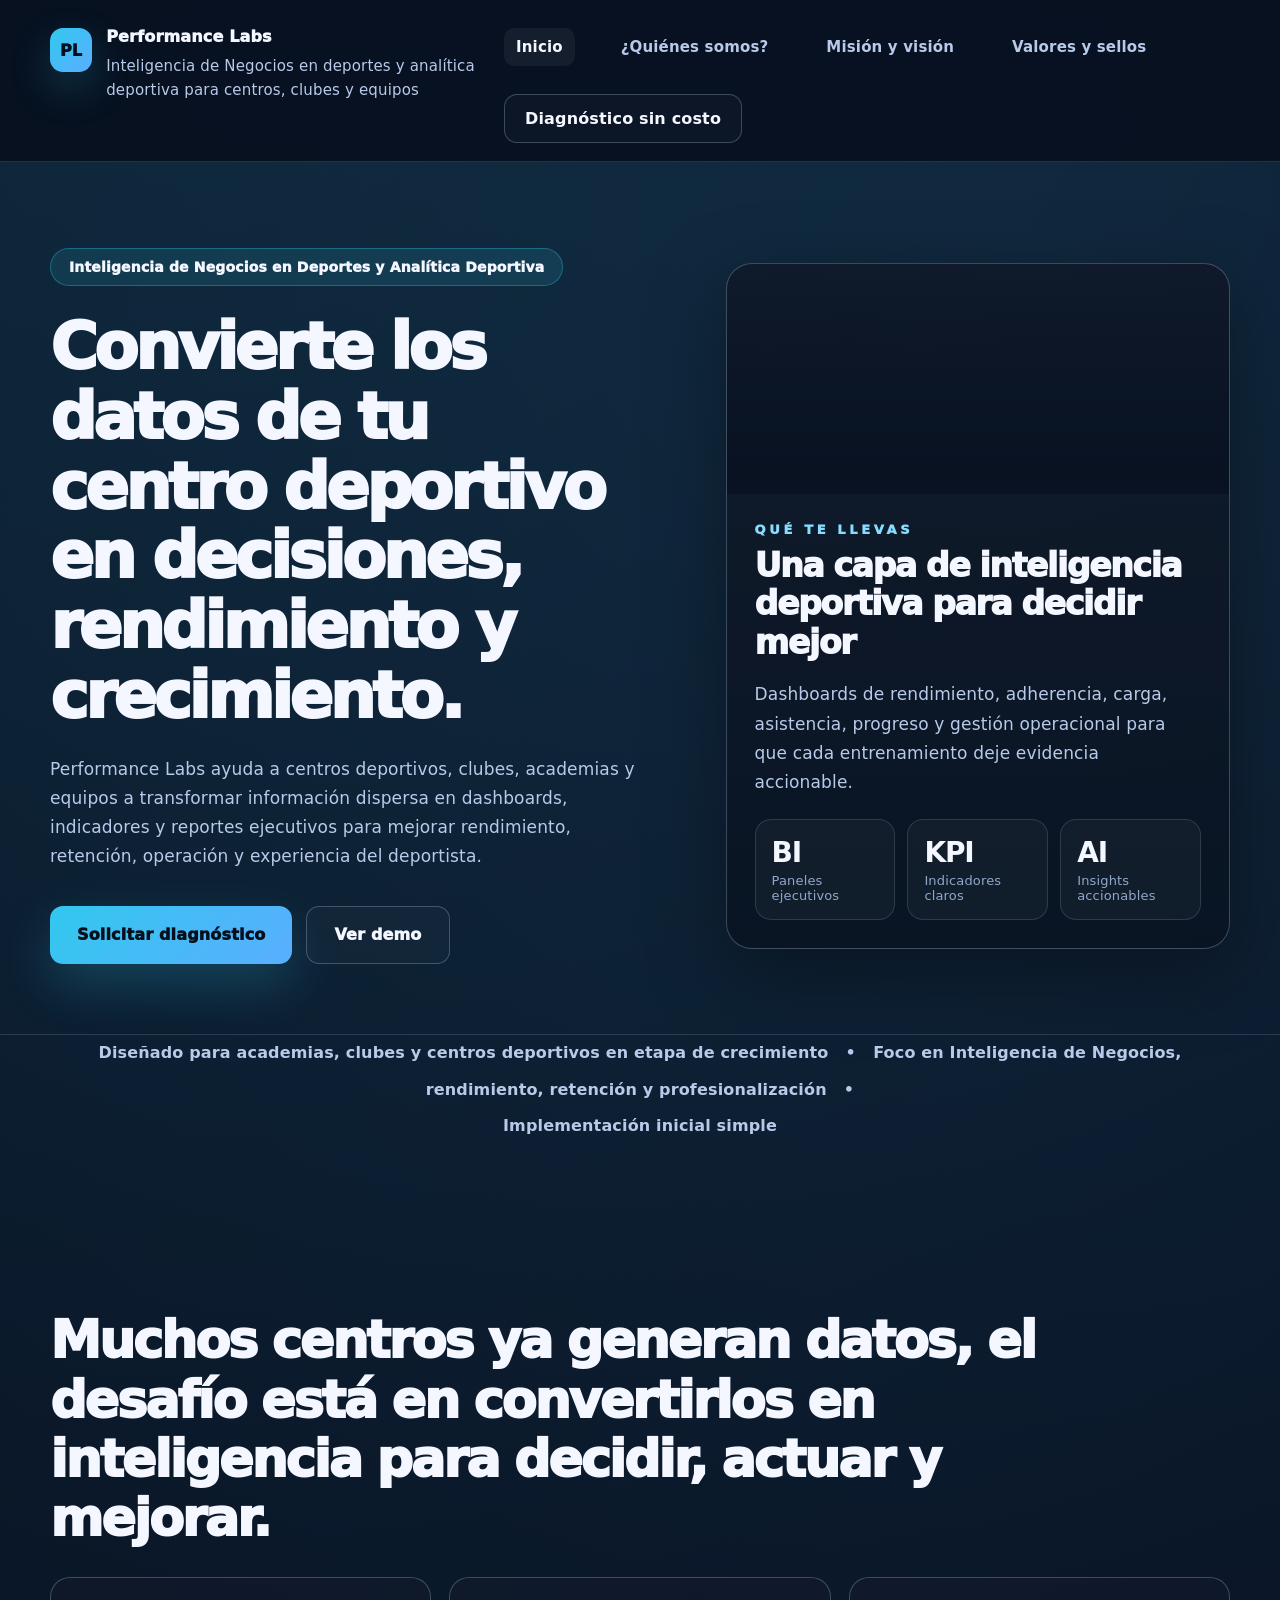
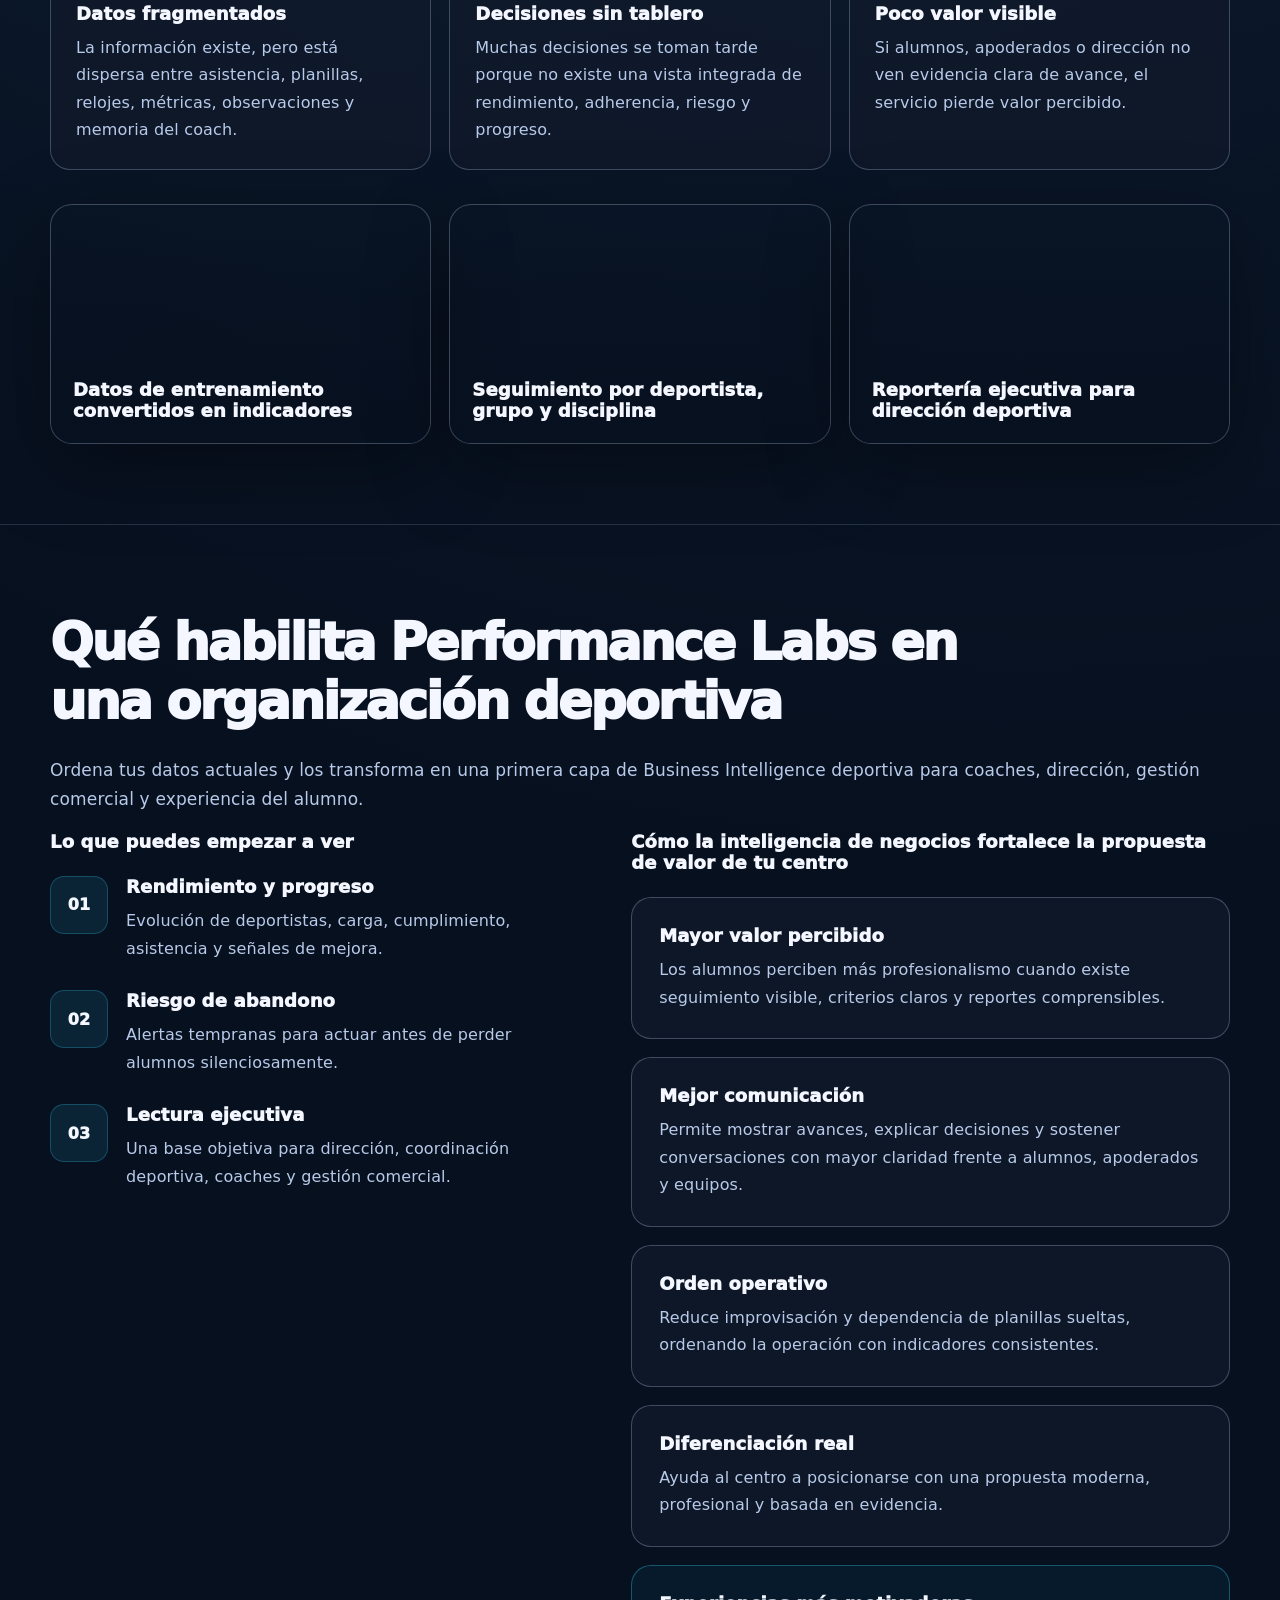
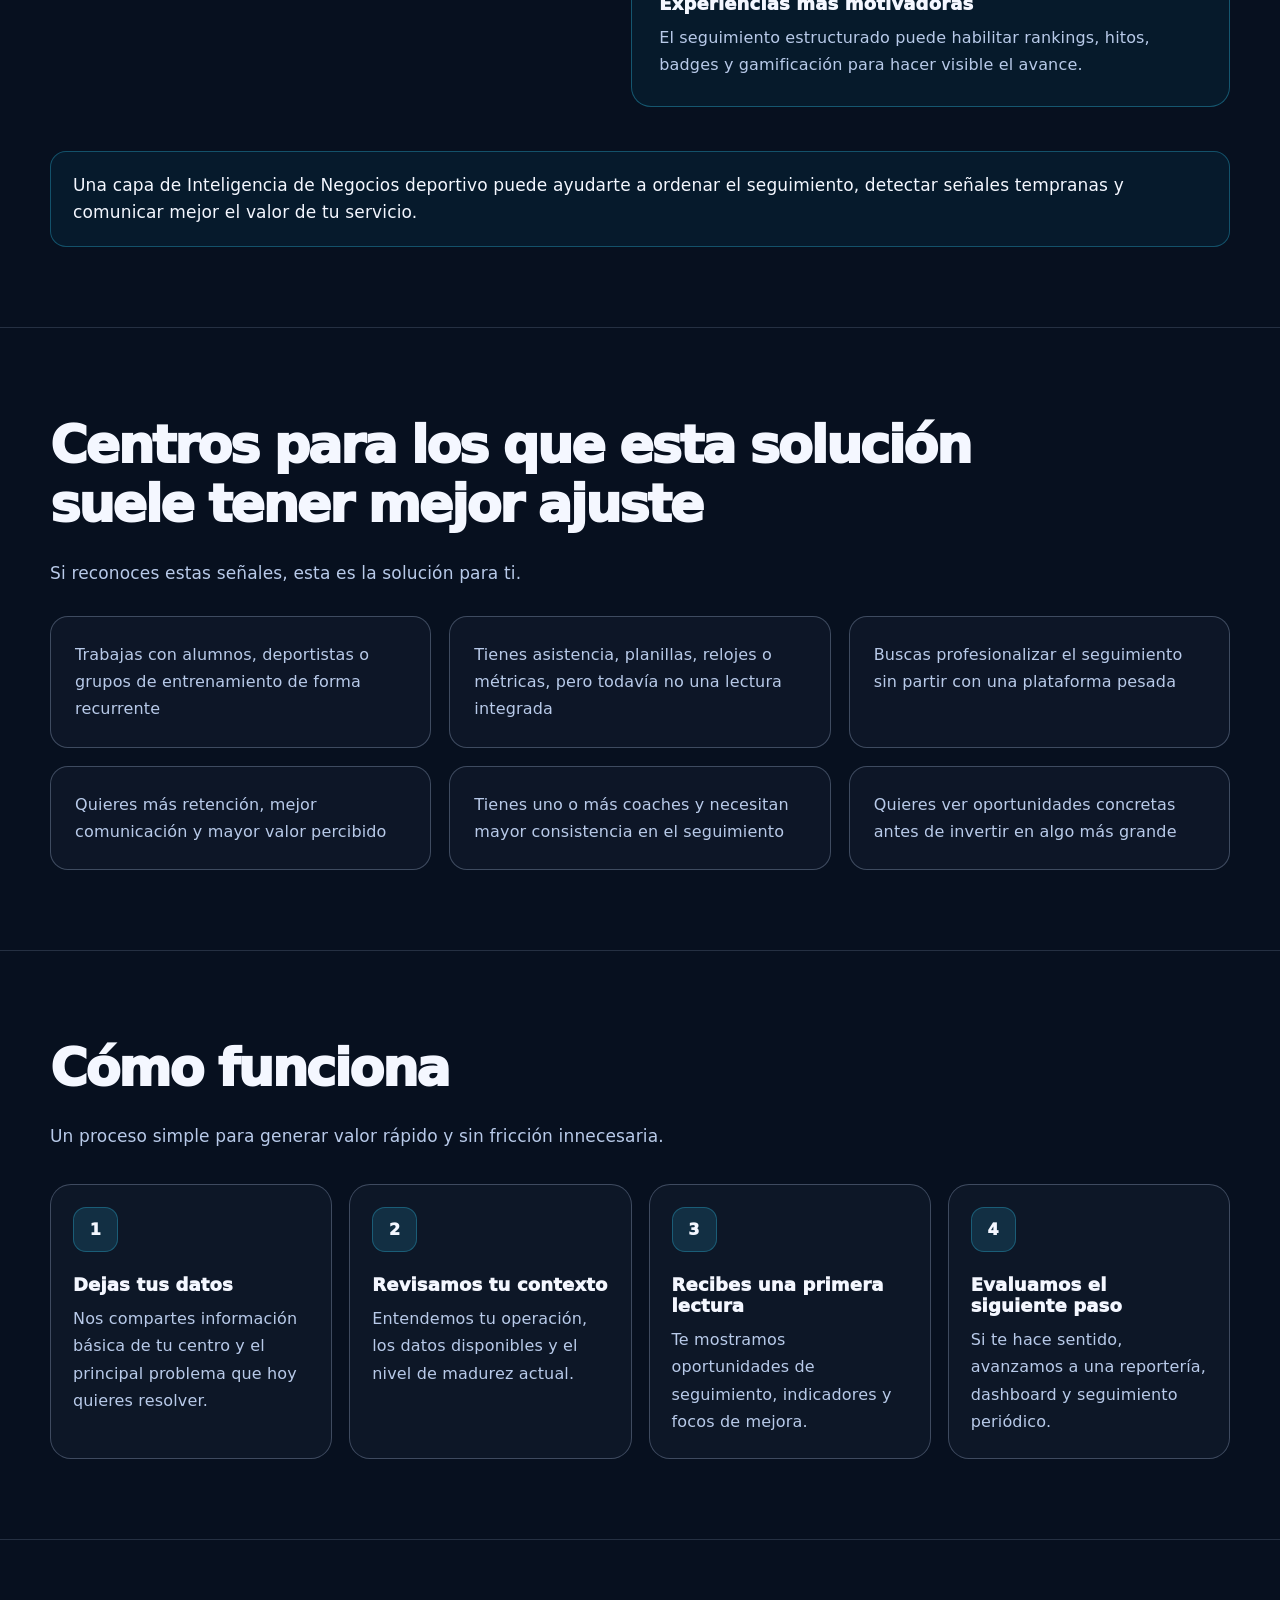
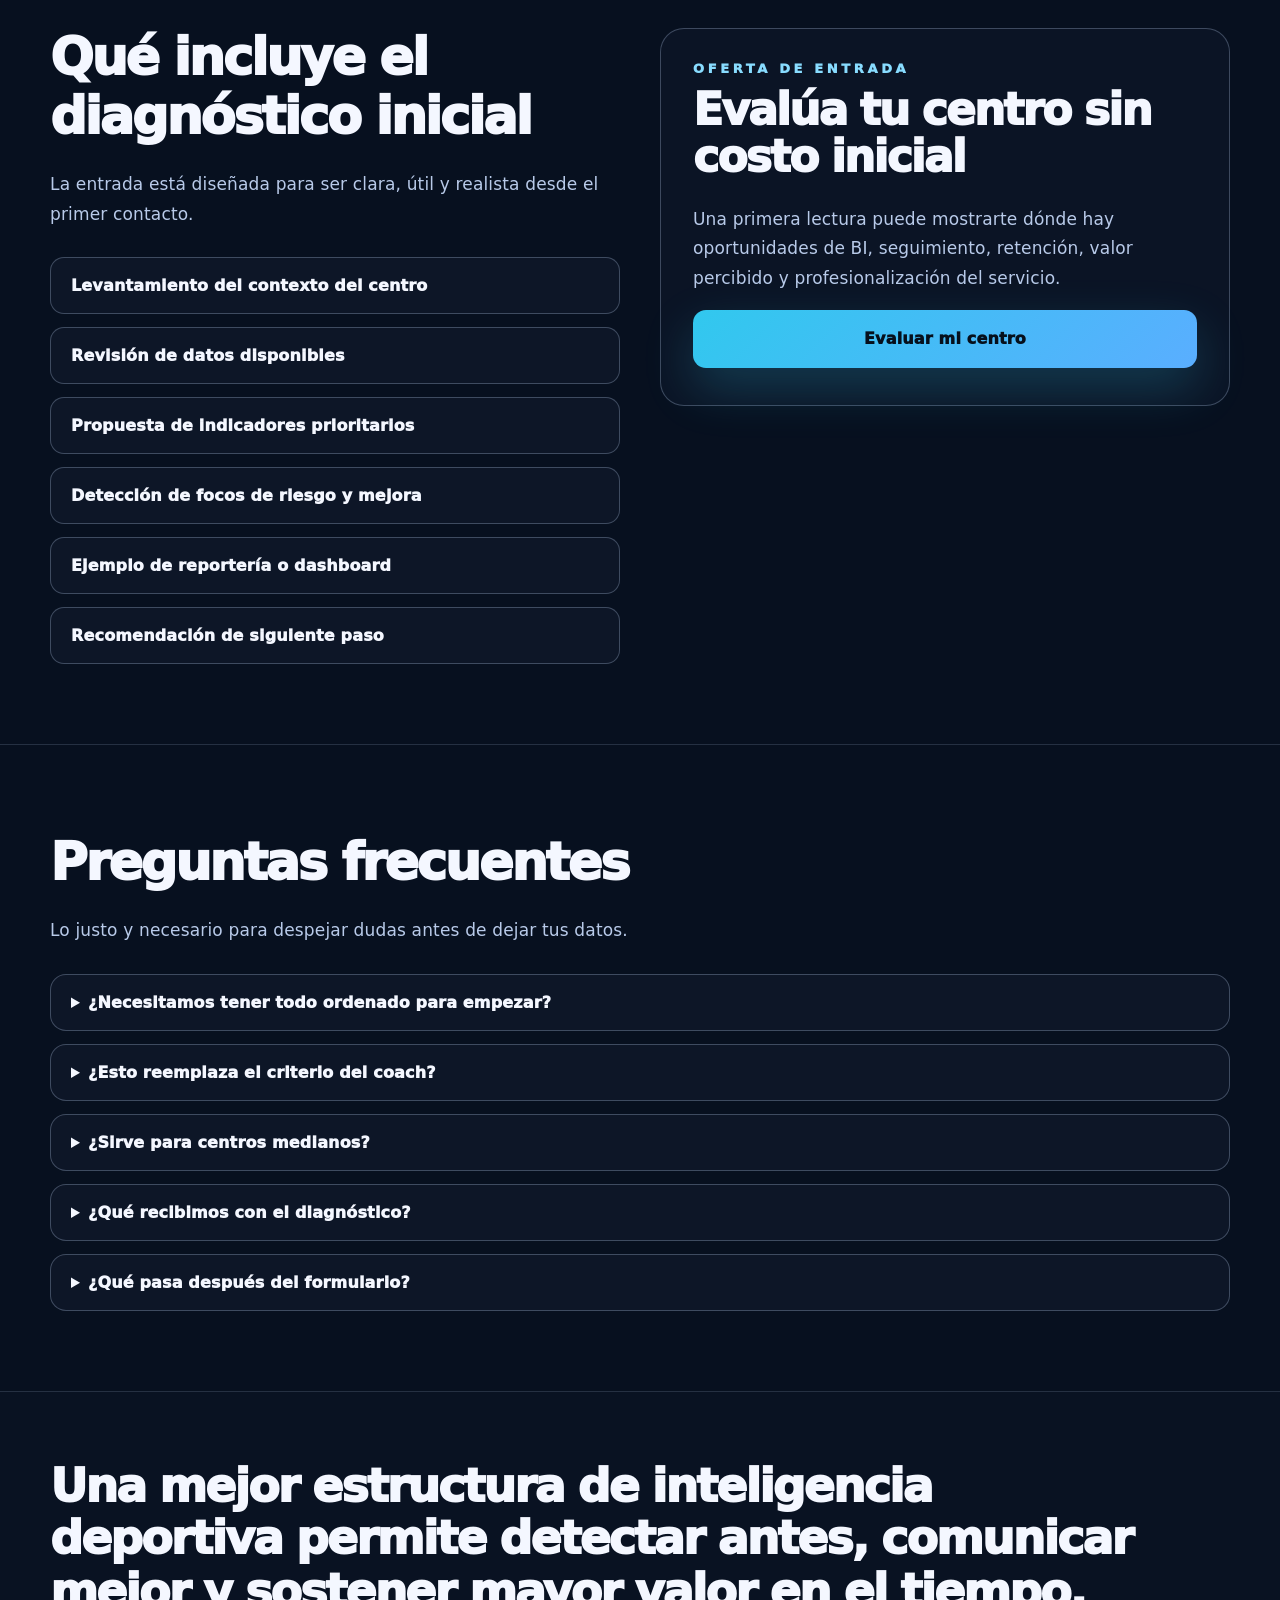
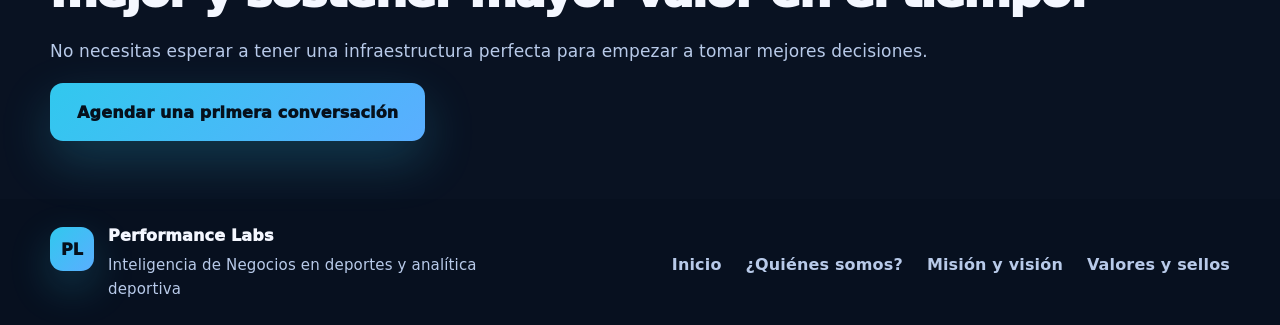
==== commit 3db71a83: "Update text for business intelligence terminology" ====
--- a/index.html
+++ b/index.html
@@ -3,8 +3,8 @@
 <head>
   <meta charset="UTF-8" />
   <meta name="viewport" content="width=device-width, initial-scale=1.0" />
-  <meta name="description" content="Performance Labs transforma datos deportivos en Business Intelligence, dashboards e insights accionables para centros deportivos, clubes, academias y equipos." />
-  <title>Performance Labs | BI en Deportes y Analítica Deportiva</title>
+  <meta name="description" content="Performance Labs transforma datos deportivos en Inteligencia de Negocios, dashboards e insights accionables para centros deportivos, clubes, academias y equipos." />
+  <title>Performance Labs | Inteligencia de Negocios en Deportes y Analítica Deportiva</title>
 
   <!-- Google Tag Manager -->
   <script>
@@ -139,7 +139,7 @@
     .photo-card{min-height:240px;border-radius:22px;border:1px solid var(--line2);overflow:hidden;position:relative;background:#111a2b;box-shadow:var(--shadow)}
     .photo-card::after{content:"";position:absolute;inset:0;background:linear-gradient(180deg,transparent,rgba(7,16,31,.88))}
     .photo-card.one{background:url('https://images.unsplash.com/photo-1518611012118-696072aa579a?auto=format&fit=crop&w=900&q=80') center/cover}
-    .photo-card.two{background:url('https://images.unsplash.com/photo-1526676037777-05a232554f77?auto=format&fit=crop&w=900&q=80') center/cover}
+    .photo-card.two{background:url('./assets/sports-indicators.svg') center/cover no-repeat}
     .photo-card.three{background:url('https://images.unsplash.com/photo-1521412644187-c49fa049e84d?auto=format&fit=crop&w=900&q=80') center/cover}
     .photo-label{position:absolute;z-index:2;left:22px;right:22px;bottom:22px;font-weight:950;font-size:18px}
 
@@ -201,7 +201,7 @@
         <span class="logo">PL</span>
         <span>
           <span class="brand-title">Performance Labs</span>
-          <span class="brand-subtitle">Business Intelligence en deportes y analítica deportiva para centros, clubes y equipos</span>
+          <span class="brand-subtitle">Inteligencia de Negocios en deportes y analítica deportiva para centros, clubes y equipos</span>
         </span>
       </a>
       <div class="nav-side">
@@ -211,7 +211,7 @@
           <a href="mision-vision.html">Misión y visión</a>
           <a href="valores-sellos.html">Valores y sellos</a>
         </nav>
-        <a class="top-cta" href="https://forms.gle/euswJzYcN6MjkFT76" target="_blank" rel="noopener noreferrer">Diagnóstico BI sin costo</a>
+        <a class="top-cta" href="https://forms.gle/euswJzYcN6MjkFT76" target="_blank" rel="noopener noreferrer">Diagnóstico sin costo</a>
       </div>
     </div>
   </header>
@@ -220,7 +220,7 @@
     <section class="section hero">
       <div class="container hero-grid">
         <div>
-          <span class="eyebrow">BI en Deportes + Analítica Deportiva</span>
+          <span class="eyebrow">Inteligencia de Negocios en Deportes y Analítica Deportiva</span>
           <h1>Convierte los datos de tu centro deportivo en decisiones, rendimiento y crecimiento.</h1>
           <p class="lead">Performance Labs ayuda a centros deportivos, clubes, academias y equipos a transformar información dispersa en dashboards, indicadores y reportes ejecutivos para mejorar rendimiento, retención, operación y experiencia del deportista.</p>
           <div class="hero-actions">
@@ -245,7 +245,7 @@
     </section>
 
     <div class="container center-line">
-      Diseñado para academias, clubes y centros deportivos en etapa de crecimiento &nbsp; • &nbsp; Foco en BI, rendimiento, retención y profesionalización &nbsp; •<br>
+      Diseñado para academias, clubes y centros deportivos en etapa de crecimiento &nbsp; • &nbsp; Foco en Inteligencia de Negocios, rendimiento, retención y profesionalización &nbsp; •<br>
       Implementación inicial simple
     </div>
 
@@ -279,7 +279,7 @@
             </div>
           </div>
           <div>
-            <h3 style="margin:0 0 24px;font-size:18px;font-weight:950;">Cómo BI fortalece la propuesta de valor de tu centro</h3>
+            <h3 style="margin:0 0 24px;font-size:18px;font-weight:950;">Cómo la inteligencia de negocios fortalece la propuesta de valor de tu centro</h3>
             <div class="benefit-stack">
               <article class="benefit-card"><h3>Mayor valor percibido</h3><p>Los alumnos perciben más profesionalismo cuando existe seguimiento visible, criterios claros y reportes comprensibles.</p></article>
               <article class="benefit-card"><h3>Mejor comunicación</h3><p>Permite mostrar avances, explicar decisiones y sostener conversaciones con mayor claridad frente a alumnos, apoderados y equipos.</p></article>
@@ -289,7 +289,7 @@
             </div>
           </div>
         </div>
-        <div class="notice">Una capa de BI deportivo puede ayudarte a ordenar el seguimiento, detectar señales tempranas y comunicar mejor el valor de tu servicio.</div>
+        <div class="notice">Una capa de Inteligencia de Negocios deportivo puede ayudarte a ordenar el seguimiento, detectar señales tempranas y comunicar mejor el valor de tu servicio.</div>
       </div>
     </section>
 
@@ -324,7 +324,7 @@
     <section id="diagnostico" class="section diagnosis">
       <div class="container diagnosis-grid">
         <div>
-          <h2>Qué incluye el diagnóstico BI inicial</h2>
+          <h2>Qué incluye el diagnóstico inicial</h2>
           <p class="section-lead" style="margin-bottom:0;">La entrada está diseñada para ser clara, útil y realista desde el primer contacto.</p>
           <div class="accordion-list">
             <div class="accordion-row">Levantamiento del contexto del centro</div>
@@ -371,7 +371,7 @@
     <div class="container footer-grid">
       <a class="brand" href="index.html" aria-label="Performance Labs">
         <span class="logo">PL</span>
-        <span><span class="brand-title">Performance Labs</span><span class="brand-subtitle">Business Intelligence en deportes y analítica deportiva</span></span>
+        <span><span class="brand-title">Performance Labs</span><span class="brand-subtitle">Inteligencia de Negocios en deportes y analítica deportiva</span></span>
       </a>
       <nav class="footer-links" aria-label="Navegación del pie de página">
         <a href="index.html">Inicio</a>
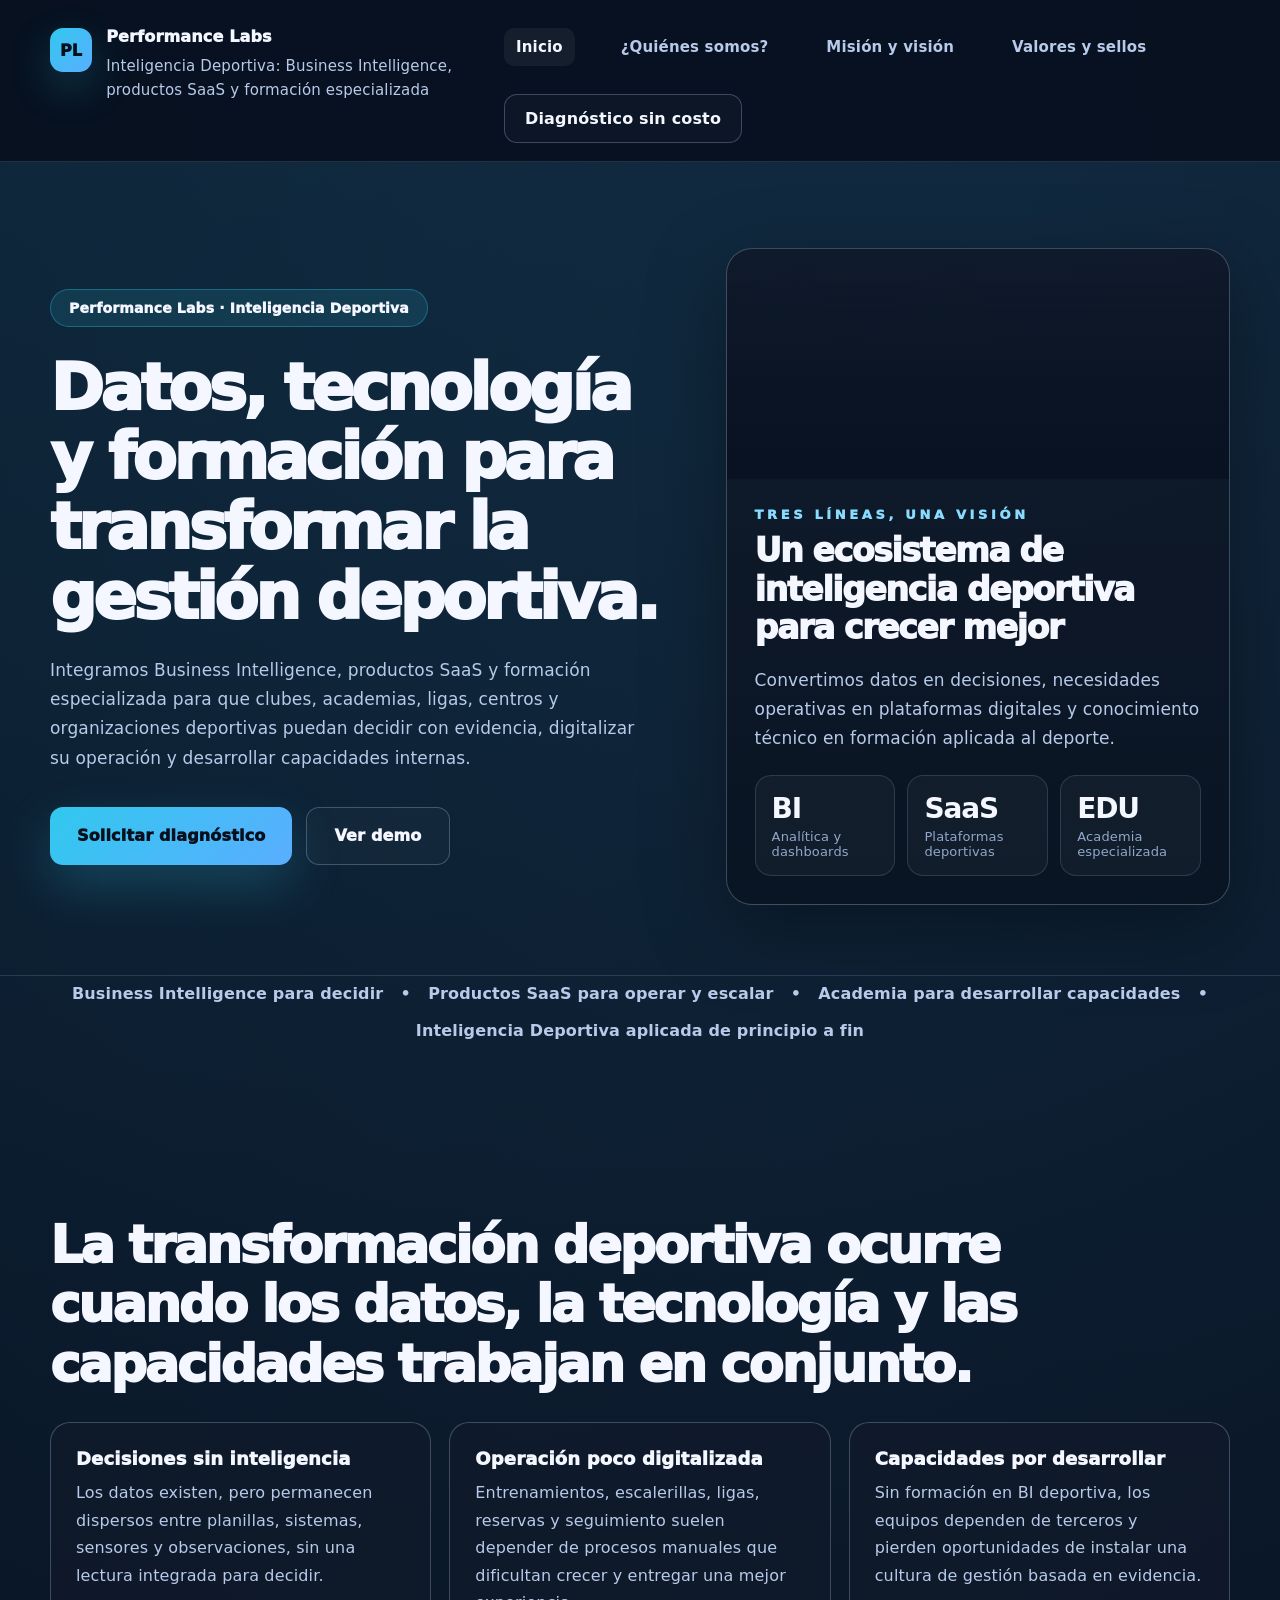
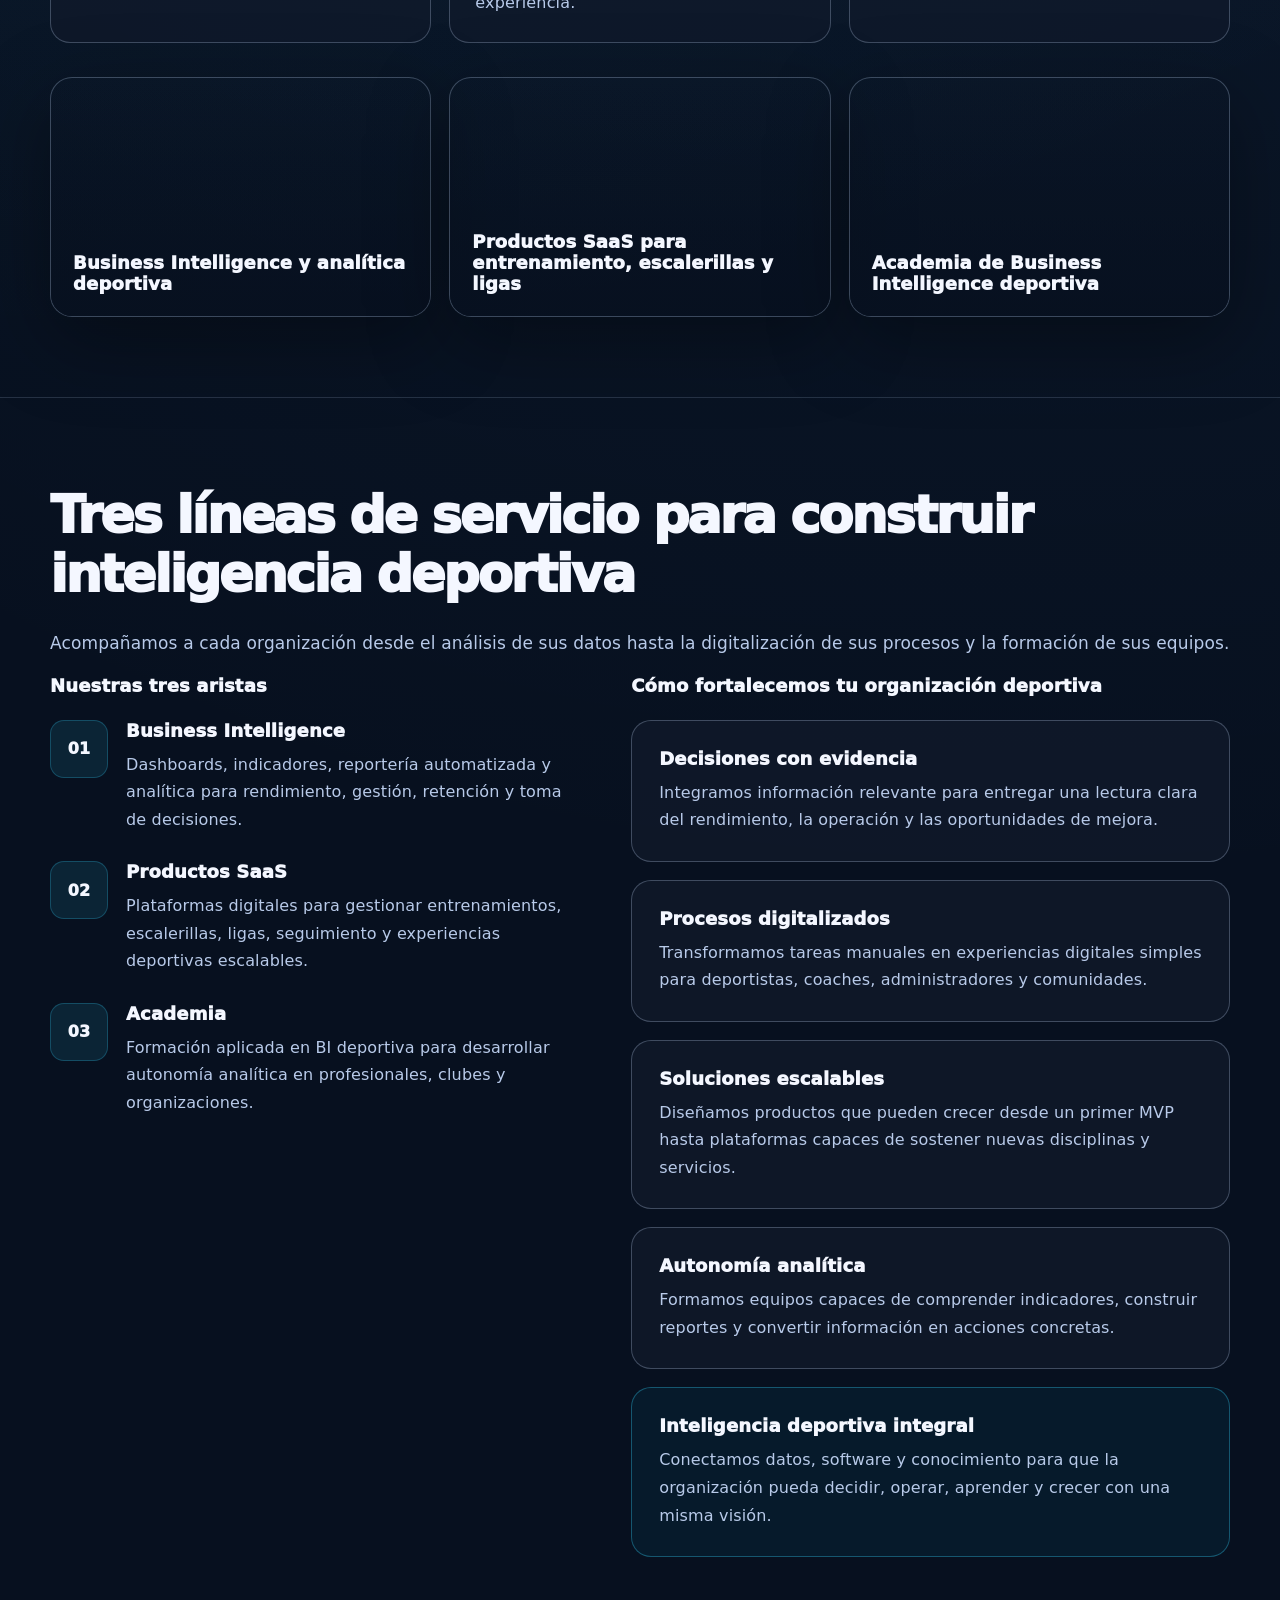
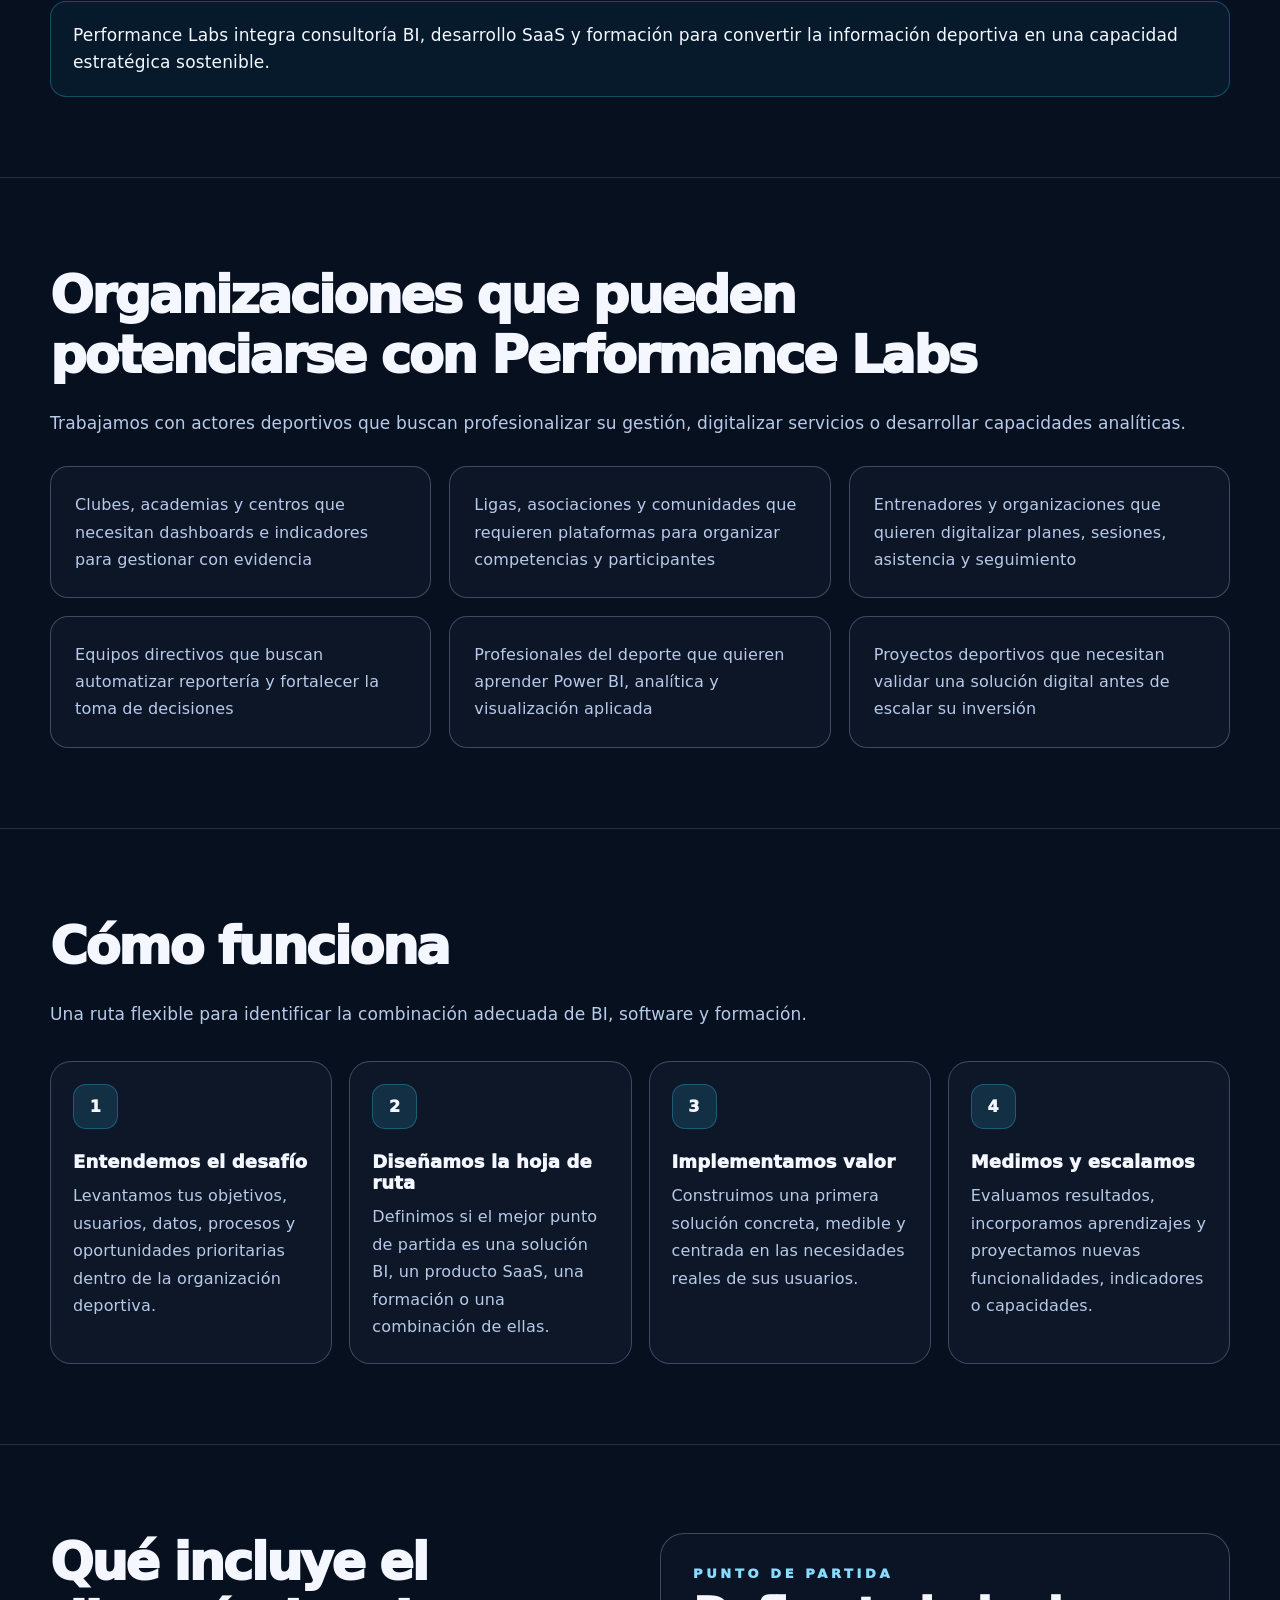
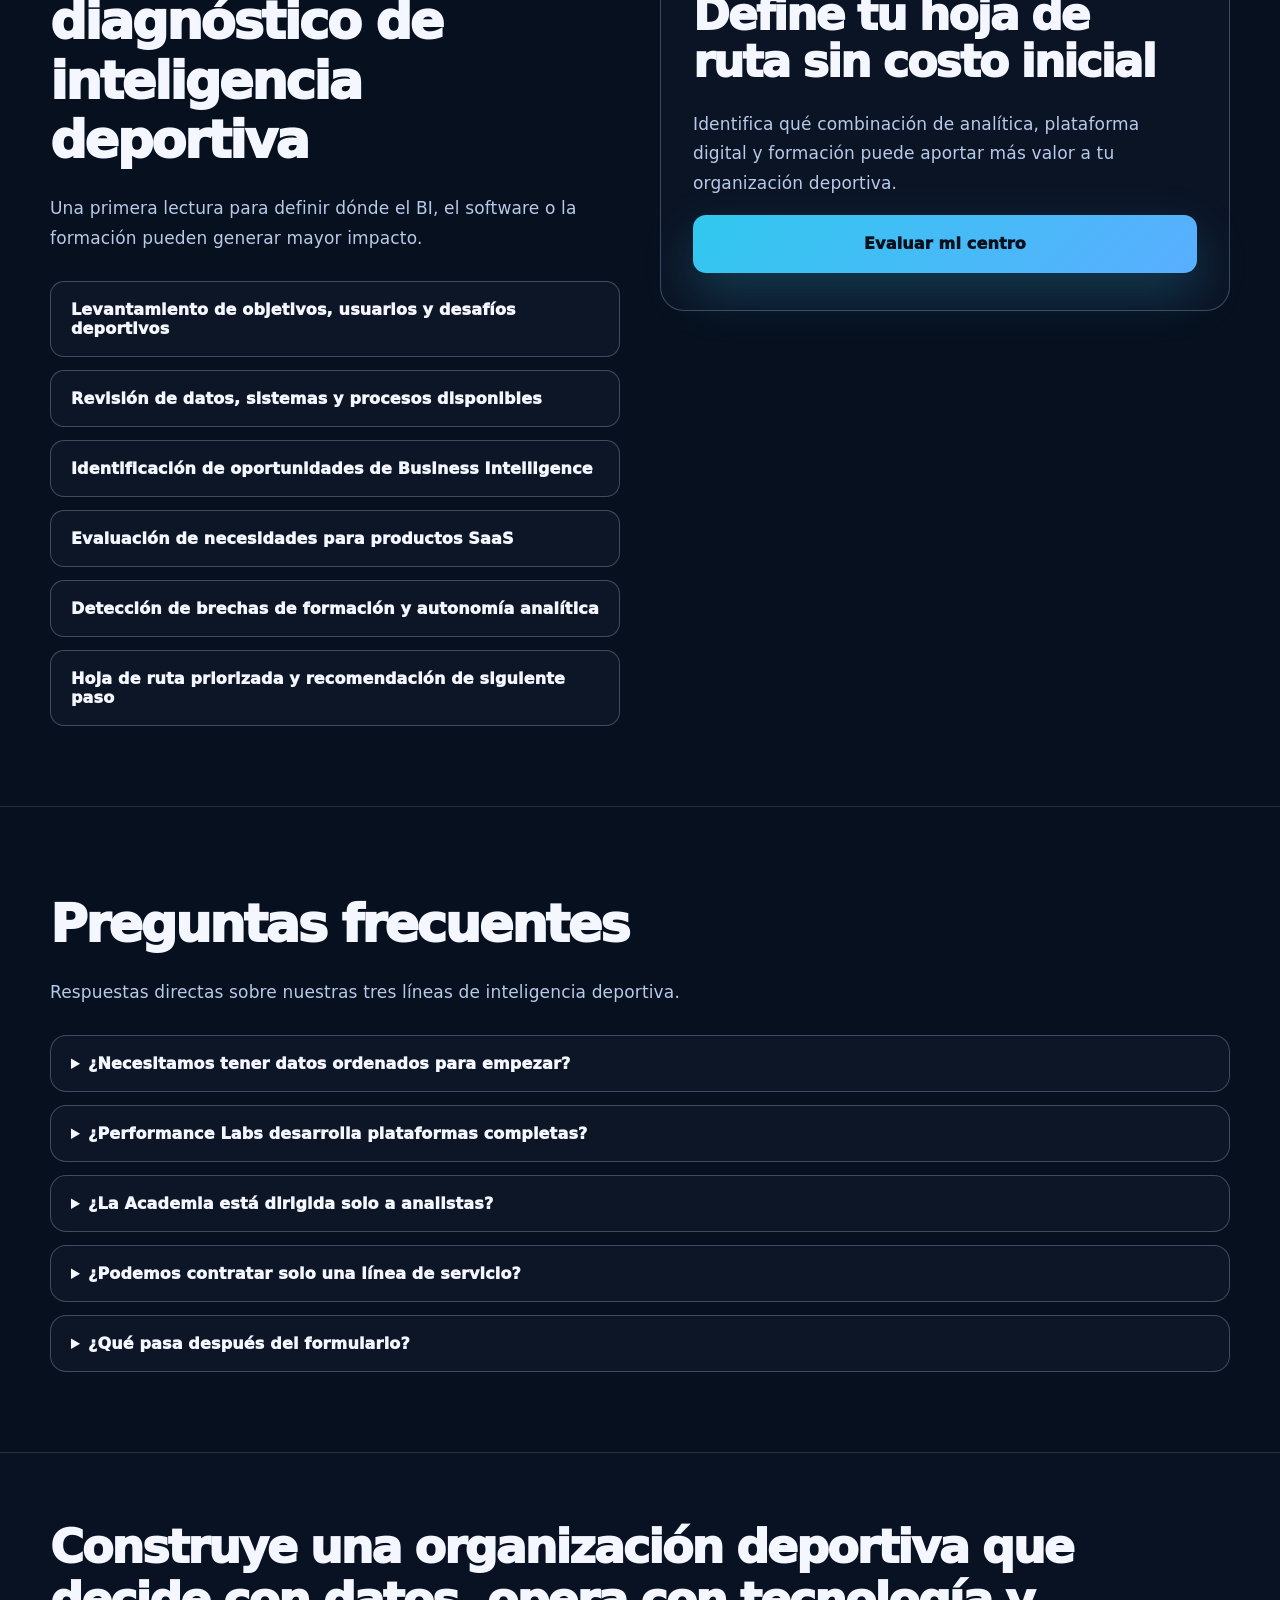
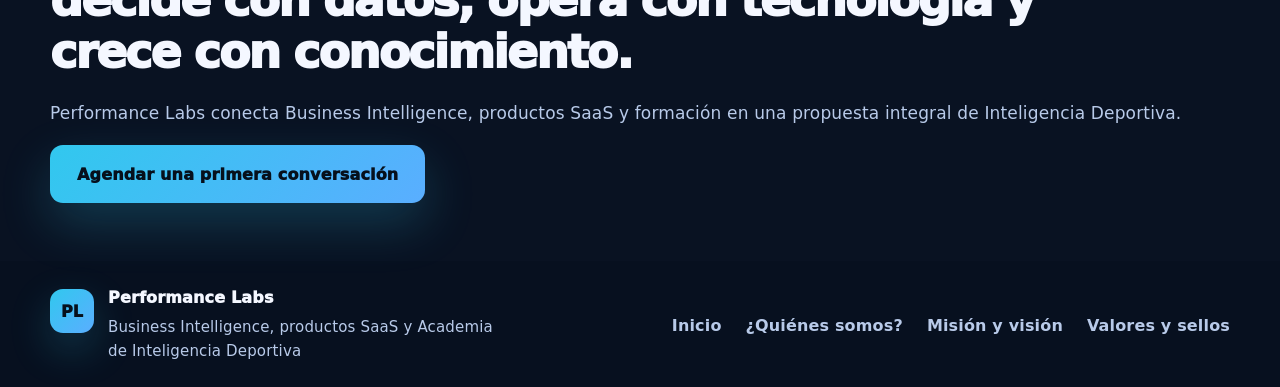
==== commit cd994f48: "Update meta description and title in index.html" ====
--- a/index.html
+++ b/index.html
@@ -3,8 +3,8 @@
 <head>
   <meta charset="UTF-8" />
   <meta name="viewport" content="width=device-width, initial-scale=1.0" />
-  <meta name="description" content="Performance Labs transforma datos deportivos en Inteligencia de Negocios, dashboards e insights accionables para centros deportivos, clubes, academias y equipos." />
-  <title>Performance Labs | Inteligencia de Negocios en Deportes y Analítica Deportiva</title>
+  <meta name="description" content="Performance Labs es una empresa de Inteligencia Deportiva que integra Business Intelligence, productos SaaS y formación especializada para clubes, academias, ligas, centros y organizaciones deportivas." />
+  <title>Performance Labs | Inteligencia Deportiva: BI, SaaS y Academia</title>
 
   <!-- Google Tag Manager -->
   <script>
@@ -201,7 +201,7 @@
         <span class="logo">PL</span>
         <span>
           <span class="brand-title">Performance Labs</span>
-          <span class="brand-subtitle">Inteligencia de Negocios en deportes y analítica deportiva para centros, clubes y equipos</span>
+          <span class="brand-subtitle">Inteligencia Deportiva: Business Intelligence, productos SaaS y formación especializada</span>
         </span>
       </a>
       <div class="nav-side">
@@ -220,9 +220,9 @@
     <section class="section hero">
       <div class="container hero-grid">
         <div>
-          <span class="eyebrow">Inteligencia de Negocios en Deportes y Analítica Deportiva</span>
-          <h1>Convierte los datos de tu centro deportivo en decisiones, rendimiento y crecimiento.</h1>
-          <p class="lead">Performance Labs ayuda a centros deportivos, clubes, academias y equipos a transformar información dispersa en dashboards, indicadores y reportes ejecutivos para mejorar rendimiento, retención, operación y experiencia del deportista.</p>
+          <span class="eyebrow">Performance Labs · Inteligencia Deportiva</span>
+          <h1>Datos, tecnología y formación para transformar la gestión deportiva.</h1>
+          <p class="lead">Integramos Business Intelligence, productos SaaS y formación especializada para que clubes, academias, ligas, centros y organizaciones deportivas puedan decidir con evidencia, digitalizar su operación y desarrollar capacidades internas.</p>
           <div class="hero-actions">
             <a class="primary-button" href="https://forms.gle/euswJzYcN6MjkFT76" target="_blank" rel="noopener noreferrer">Solicitar diagnóstico</a>
             <a class="secondary-button" href="demo/" target="_blank" rel="noopener noreferrer">Ver demo</a>
@@ -231,13 +231,13 @@
         <aside class="bi-card">
           <div class="bi-image"></div>
           <div class="bi-card-body">
-            <div class="card-kicker">Qué te llevas</div>
-            <h2>Una capa de inteligencia deportiva para decidir mejor</h2>
-            <p>Dashboards de rendimiento, adherencia, carga, asistencia, progreso y gestión operacional para que cada entrenamiento deje evidencia accionable.</p>
+            <div class="card-kicker">Tres líneas, una visión</div>
+            <h2>Un ecosistema de inteligencia deportiva para crecer mejor</h2>
+            <p>Convertimos datos en decisiones, necesidades operativas en plataformas digitales y conocimiento técnico en formación aplicada al deporte.</p>
             <div class="metric-row">
-              <div class="metric"><strong>BI</strong><span>Paneles ejecutivos</span></div>
-              <div class="metric"><strong>KPI</strong><span>Indicadores claros</span></div>
-              <div class="metric"><strong>AI</strong><span>Insights accionables</span></div>
+              <div class="metric"><strong>BI</strong><span>Analítica y dashboards</span></div>
+              <div class="metric"><strong>SaaS</strong><span>Plataformas deportivas</span></div>
+              <div class="metric"><strong>EDU</strong><span>Academia especializada</span></div>
             </div>
           </div>
         </aside>
@@ -245,65 +245,65 @@
     </section>
 
     <div class="container center-line">
-      Diseñado para academias, clubes y centros deportivos en etapa de crecimiento &nbsp; • &nbsp; Foco en Inteligencia de Negocios, rendimiento, retención y profesionalización &nbsp; •<br>
-      Implementación inicial simple
+      Business Intelligence para decidir &nbsp; • &nbsp; Productos SaaS para operar y escalar &nbsp; • &nbsp; Academia para desarrollar capacidades &nbsp; •<br>
+      Inteligencia Deportiva aplicada de principio a fin
     </div>
 
     <section class="section problem">
       <div class="container">
-        <h2>Muchos centros ya generan datos, el desafío está en convertirlos en inteligencia para decidir, actuar y mejorar.</h2>
+        <h2>La transformación deportiva ocurre cuando los datos, la tecnología y las capacidades trabajan en conjunto.</h2>
         <div class="problem-cards">
-          <article class="small-card"><h3>Datos fragmentados</h3><p>La información existe, pero está dispersa entre asistencia, planillas, relojes, métricas, observaciones y memoria del coach.</p></article>
-          <article class="small-card"><h3>Decisiones sin tablero</h3><p>Muchas decisiones se toman tarde porque no existe una vista integrada de rendimiento, adherencia, riesgo y progreso.</p></article>
-          <article class="small-card"><h3>Poco valor visible</h3><p>Si alumnos, apoderados o dirección no ven evidencia clara de avance, el servicio pierde valor percibido.</p></article>
+          <article class="small-card"><h3>Decisiones sin inteligencia</h3><p>Los datos existen, pero permanecen dispersos entre planillas, sistemas, sensores y observaciones, sin una lectura integrada para decidir.</p></article>
+          <article class="small-card"><h3>Operación poco digitalizada</h3><p>Entrenamientos, escalerillas, ligas, reservas y seguimiento suelen depender de procesos manuales que dificultan crecer y entregar una mejor experiencia.</p></article>
+          <article class="small-card"><h3>Capacidades por desarrollar</h3><p>Sin formación en BI deportiva, los equipos dependen de terceros y pierden oportunidades de instalar una cultura de gestión basada en evidencia.</p></article>
         </div>
         <div class="image-band">
-          <div class="photo-card one"><div class="photo-label">Datos de entrenamiento convertidos en indicadores</div></div>
-          <div class="photo-card two"><div class="photo-label">Seguimiento por deportista, grupo y disciplina</div></div>
-          <div class="photo-card three"><div class="photo-label">Reportería ejecutiva para dirección deportiva</div></div>
+          <div class="photo-card one"><div class="photo-label">Business Intelligence y analítica deportiva</div></div>
+          <div class="photo-card two"><div class="photo-label">Productos SaaS para entrenamiento, escalerillas y ligas</div></div>
+          <div class="photo-card three"><div class="photo-label">Academia de Business Intelligence deportiva</div></div>
         </div>
       </div>
     </section>
 
     <section class="section enable">
       <div class="container">
-        <h2>Qué habilita Performance Labs en una organización deportiva</h2>
-        <p class="section-lead">Ordena tus datos actuales y los transforma en una primera capa de Business Intelligence deportiva para coaches, dirección, gestión comercial y experiencia del alumno.</p>
+        <h2>Tres líneas de servicio para construir inteligencia deportiva</h2>
+        <p class="section-lead">Acompañamos a cada organización desde el análisis de sus datos hasta la digitalización de sus procesos y la formación de sus equipos.</p>
         <div class="two-col">
           <div>
-            <h3 style="margin:0 0 24px;font-size:18px;font-weight:950;">Lo que puedes empezar a ver</h3>
+            <h3 style="margin:0 0 24px;font-size:18px;font-weight:950;">Nuestras tres aristas</h3>
             <div class="number-list">
-              <div class="number-item"><div class="number-box">01</div><div><h3>Rendimiento y progreso</h3><p>Evolución de deportistas, carga, cumplimiento, asistencia y señales de mejora.</p></div></div>
-              <div class="number-item"><div class="number-box">02</div><div><h3>Riesgo de abandono</h3><p>Alertas tempranas para actuar antes de perder alumnos silenciosamente.</p></div></div>
-              <div class="number-item"><div class="number-box">03</div><div><h3>Lectura ejecutiva</h3><p>Una base objetiva para dirección, coordinación deportiva, coaches y gestión comercial.</p></div></div>
+              <div class="number-item"><div class="number-box">01</div><div><h3>Business Intelligence</h3><p>Dashboards, indicadores, reportería automatizada y analítica para rendimiento, gestión, retención y toma de decisiones.</p></div></div>
+              <div class="number-item"><div class="number-box">02</div><div><h3>Productos SaaS</h3><p>Plataformas digitales para gestionar entrenamientos, escalerillas, ligas, seguimiento y experiencias deportivas escalables.</p></div></div>
+              <div class="number-item"><div class="number-box">03</div><div><h3>Academia</h3><p>Formación aplicada en BI deportiva para desarrollar autonomía analítica en profesionales, clubes y organizaciones.</p></div></div>
             </div>
           </div>
           <div>
-            <h3 style="margin:0 0 24px;font-size:18px;font-weight:950;">Cómo la inteligencia de negocios fortalece la propuesta de valor de tu centro</h3>
+            <h3 style="margin:0 0 24px;font-size:18px;font-weight:950;">Cómo fortalecemos tu organización deportiva</h3>
             <div class="benefit-stack">
-              <article class="benefit-card"><h3>Mayor valor percibido</h3><p>Los alumnos perciben más profesionalismo cuando existe seguimiento visible, criterios claros y reportes comprensibles.</p></article>
-              <article class="benefit-card"><h3>Mejor comunicación</h3><p>Permite mostrar avances, explicar decisiones y sostener conversaciones con mayor claridad frente a alumnos, apoderados y equipos.</p></article>
-              <article class="benefit-card"><h3>Orden operativo</h3><p>Reduce improvisación y dependencia de planillas sueltas, ordenando la operación con indicadores consistentes.</p></article>
-              <article class="benefit-card"><h3>Diferenciación real</h3><p>Ayuda al centro a posicionarse con una propuesta moderna, profesional y basada en evidencia.</p></article>
-              <article class="benefit-card highlight"><h3>Experiencias más motivadoras</h3><p>El seguimiento estructurado puede habilitar rankings, hitos, badges y gamificación para hacer visible el avance.</p></article>
+              <article class="benefit-card"><h3>Decisiones con evidencia</h3><p>Integramos información relevante para entregar una lectura clara del rendimiento, la operación y las oportunidades de mejora.</p></article>
+              <article class="benefit-card"><h3>Procesos digitalizados</h3><p>Transformamos tareas manuales en experiencias digitales simples para deportistas, coaches, administradores y comunidades.</p></article>
+              <article class="benefit-card"><h3>Soluciones escalables</h3><p>Diseñamos productos que pueden crecer desde un primer MVP hasta plataformas capaces de sostener nuevas disciplinas y servicios.</p></article>
+              <article class="benefit-card"><h3>Autonomía analítica</h3><p>Formamos equipos capaces de comprender indicadores, construir reportes y convertir información en acciones concretas.</p></article>
+              <article class="benefit-card highlight"><h3>Inteligencia deportiva integral</h3><p>Conectamos datos, software y conocimiento para que la organización pueda decidir, operar, aprender y crecer con una misma visión.</p></article>
             </div>
           </div>
         </div>
-        <div class="notice">Una capa de Inteligencia de Negocios deportivo puede ayudarte a ordenar el seguimiento, detectar señales tempranas y comunicar mejor el valor de tu servicio.</div>
+        <div class="notice">Performance Labs integra consultoría BI, desarrollo SaaS y formación para convertir la información deportiva en una capacidad estratégica sostenible.</div>
       </div>
     </section>
 
     <section class="section fit">
       <div class="container">
-        <h2>Centros para los que esta solución suele tener mejor ajuste</h2>
-        <p>Si reconoces estas señales, esta es la solución para ti.</p>
+        <h2>Organizaciones que pueden potenciarse con Performance Labs</h2>
+        <p>Trabajamos con actores deportivos que buscan profesionalizar su gestión, digitalizar servicios o desarrollar capacidades analíticas.</p>
         <div class="fit-grid">
-          <div class="fit-box">Trabajas con alumnos, deportistas o grupos de entrenamiento de forma recurrente</div>
-          <div class="fit-box">Tienes asistencia, planillas, relojes o métricas, pero todavía no una lectura integrada</div>
-          <div class="fit-box">Buscas profesionalizar el seguimiento sin partir con una plataforma pesada</div>
-          <div class="fit-box">Quieres más retención, mejor comunicación y mayor valor percibido</div>
-          <div class="fit-box">Tienes uno o más coaches y necesitan mayor consistencia en el seguimiento</div>
-          <div class="fit-box">Quieres ver oportunidades concretas antes de invertir en algo más grande</div>
+          <div class="fit-box">Clubes, academias y centros que necesitan dashboards e indicadores para gestionar con evidencia</div>
+          <div class="fit-box">Ligas, asociaciones y comunidades que requieren plataformas para organizar competencias y participantes</div>
+          <div class="fit-box">Entrenadores y organizaciones que quieren digitalizar planes, sesiones, asistencia y seguimiento</div>
+          <div class="fit-box">Equipos directivos que buscan automatizar reportería y fortalecer la toma de decisiones</div>
+          <div class="fit-box">Profesionales del deporte que quieren aprender Power BI, analítica y visualización aplicada</div>
+          <div class="fit-box">Proyectos deportivos que necesitan validar una solución digital antes de escalar su inversión</div>
         </div>
       </div>
     </section>
@@ -311,12 +311,12 @@
     <section class="section steps">
       <div class="container">
         <h2>Cómo funciona</h2>
-        <p class="section-lead" style="margin-bottom:0;">Un proceso simple para generar valor rápido y sin fricción innecesaria.</p>
+        <p class="section-lead" style="margin-bottom:0;">Una ruta flexible para identificar la combinación adecuada de BI, software y formación.</p>
         <div class="steps-grid">
-          <article class="step-card"><div class="step-num">1</div><h3>Dejas tus datos</h3><p>Nos compartes información básica de tu centro y el principal problema que hoy quieres resolver.</p></article>
-          <article class="step-card"><div class="step-num">2</div><h3>Revisamos tu contexto</h3><p>Entendemos tu operación, los datos disponibles y el nivel de madurez actual.</p></article>
-          <article class="step-card"><div class="step-num">3</div><h3>Recibes una primera lectura</h3><p>Te mostramos oportunidades de seguimiento, indicadores y focos de mejora.</p></article>
-          <article class="step-card"><div class="step-num">4</div><h3>Evaluamos el siguiente paso</h3><p>Si te hace sentido, avanzamos a una reportería, dashboard y seguimiento periódico.</p></article>
+          <article class="step-card"><div class="step-num">1</div><h3>Entendemos el desafío</h3><p>Levantamos tus objetivos, usuarios, datos, procesos y oportunidades prioritarias dentro de la organización deportiva.</p></article>
+          <article class="step-card"><div class="step-num">2</div><h3>Diseñamos la hoja de ruta</h3><p>Definimos si el mejor punto de partida es una solución BI, un producto SaaS, una formación o una combinación de ellas.</p></article>
+          <article class="step-card"><div class="step-num">3</div><h3>Implementamos valor</h3><p>Construimos una primera solución concreta, medible y centrada en las necesidades reales de sus usuarios.</p></article>
+          <article class="step-card"><div class="step-num">4</div><h3>Medimos y escalamos</h3><p>Evaluamos resultados, incorporamos aprendizajes y proyectamos nuevas funcionalidades, indicadores o capacidades.</p></article>
         </div>
       </div>
     </section>
@@ -324,21 +324,21 @@
     <section id="diagnostico" class="section diagnosis">
       <div class="container diagnosis-grid">
         <div>
-          <h2>Qué incluye el diagnóstico inicial</h2>
-          <p class="section-lead" style="margin-bottom:0;">La entrada está diseñada para ser clara, útil y realista desde el primer contacto.</p>
+          <h2>Qué incluye el diagnóstico de inteligencia deportiva</h2>
+          <p class="section-lead" style="margin-bottom:0;">Una primera lectura para definir dónde el BI, el software o la formación pueden generar mayor impacto.</p>
           <div class="accordion-list">
-            <div class="accordion-row">Levantamiento del contexto del centro</div>
-            <div class="accordion-row">Revisión de datos disponibles</div>
-            <div class="accordion-row">Propuesta de indicadores prioritarios</div>
-            <div class="accordion-row">Detección de focos de riesgo y mejora</div>
-            <div class="accordion-row">Ejemplo de reportería o dashboard</div>
-            <div class="accordion-row">Recomendación de siguiente paso</div>
+            <div class="accordion-row">Levantamiento de objetivos, usuarios y desafíos deportivos</div>
+            <div class="accordion-row">Revisión de datos, sistemas y procesos disponibles</div>
+            <div class="accordion-row">Identificación de oportunidades de Business Intelligence</div>
+            <div class="accordion-row">Evaluación de necesidades para productos SaaS</div>
+            <div class="accordion-row">Detección de brechas de formación y autonomía analítica</div>
+            <div class="accordion-row">Hoja de ruta priorizada y recomendación de siguiente paso</div>
           </div>
         </div>
         <aside class="offer-card">
-          <div class="card-kicker">Oferta de entrada</div>
-          <h2>Evalúa tu centro sin costo inicial</h2>
-          <p>Una primera lectura puede mostrarte dónde hay oportunidades de BI, seguimiento, retención, valor percibido y profesionalización del servicio.</p>
+          <div class="card-kicker">Punto de partida</div>
+          <h2>Define tu hoja de ruta sin costo inicial</h2>
+          <p>Identifica qué combinación de analítica, plataforma digital y formación puede aportar más valor a tu organización deportiva.</p>
           <a class="primary-button" href="https://forms.gle/euswJzYcN6MjkFT76" target="_blank" rel="noopener noreferrer">Evaluar mi centro</a>
         </aside>
       </div>
@@ -347,21 +347,21 @@
     <section class="section faq">
       <div class="container">
         <h2>Preguntas frecuentes</h2>
-        <p class="section-lead" style="margin-bottom:0;">Lo justo y necesario para despejar dudas antes de dejar tus datos.</p>
+        <p class="section-lead" style="margin-bottom:0;">Respuestas directas sobre nuestras tres líneas de inteligencia deportiva.</p>
         <div class="faq-list">
-          <details><summary>¿Necesitamos tener todo ordenado para empezar?</summary><p>No. La idea del diagnóstico es partir desde la información que ya existe y detectar cómo ordenarla mejor.</p></details>
-          <details><summary>¿Esto reemplaza el criterio del coach?</summary><p>No. Lo complementa con evidencia, señales de seguimiento y una lectura más clara para decidir.</p></details>
-          <details><summary>¿Sirve para centros medianos?</summary><p>Sí. Está pensado especialmente para centros que ya tienen operación recurrente, alumnos y necesidad de profesionalizar seguimiento.</p></details>
-          <details><summary>¿Qué recibimos con el diagnóstico?</summary><p>Una primera lectura del contexto, datos disponibles, oportunidades de indicadores y recomendación concreta de siguiente paso.</p></details>
-          <details><summary>¿Qué pasa después del formulario?</summary><p>Revisamos la información enviada y coordinamos una primera conversación para entender el caso del centro.</p></details>
+          <details><summary>¿Necesitamos tener datos ordenados para empezar?</summary><p>No. Podemos partir desde planillas, sistemas existentes o procesos manuales y definir una ruta gradual de mejora.</p></details>
+          <details><summary>¿Performance Labs desarrolla plataformas completas?</summary><p>Sí. Diseñamos productos SaaS deportivos, desde un MVP validable hasta soluciones escalables para entrenamiento, escalerillas, ligas y seguimiento.</p></details>
+          <details><summary>¿La Academia está dirigida solo a analistas?</summary><p>No. La formación puede adaptarse a entrenadores, gestores, directivos, estudiantes y equipos que necesiten aplicar BI al contexto deportivo.</p></details>
+          <details><summary>¿Podemos contratar solo una línea de servicio?</summary><p>Sí. Cada organización puede comenzar por BI, SaaS o Academia y luego integrar las demás líneas cuando exista una necesidad concreta.</p></details>
+          <details><summary>¿Qué pasa después del formulario?</summary><p>Revisamos la información y coordinamos una conversación para entender el desafío y recomendar el punto de partida más conveniente.</p></details>
         </div>
       </div>
     </section>
 
     <section class="final-cta">
       <div class="container">
-        <h2>Una mejor estructura de inteligencia deportiva permite detectar antes, comunicar mejor y sostener mayor valor en el tiempo.</h2>
-        <p>No necesitas esperar a tener una infraestructura perfecta para empezar a tomar mejores decisiones.</p>
+        <h2>Construye una organización deportiva que decide con datos, opera con tecnología y crece con conocimiento.</h2>
+        <p>Performance Labs conecta Business Intelligence, productos SaaS y formación en una propuesta integral de Inteligencia Deportiva.</p>
         <a class="primary-button" href="https://forms.gle/euswJzYcN6MjkFT76" target="_blank" rel="noopener noreferrer">Agendar una primera conversación</a>
       </div>
     </section>
@@ -371,7 +371,7 @@
     <div class="container footer-grid">
       <a class="brand" href="index.html" aria-label="Performance Labs">
         <span class="logo">PL</span>
-        <span><span class="brand-title">Performance Labs</span><span class="brand-subtitle">Inteligencia de Negocios en deportes y analítica deportiva</span></span>
+        <span><span class="brand-title">Performance Labs</span><span class="brand-subtitle">Business Intelligence, productos SaaS y Academia de Inteligencia Deportiva</span></span>
       </a>
       <nav class="footer-links" aria-label="Navegación del pie de página">
         <a href="index.html">Inicio</a>
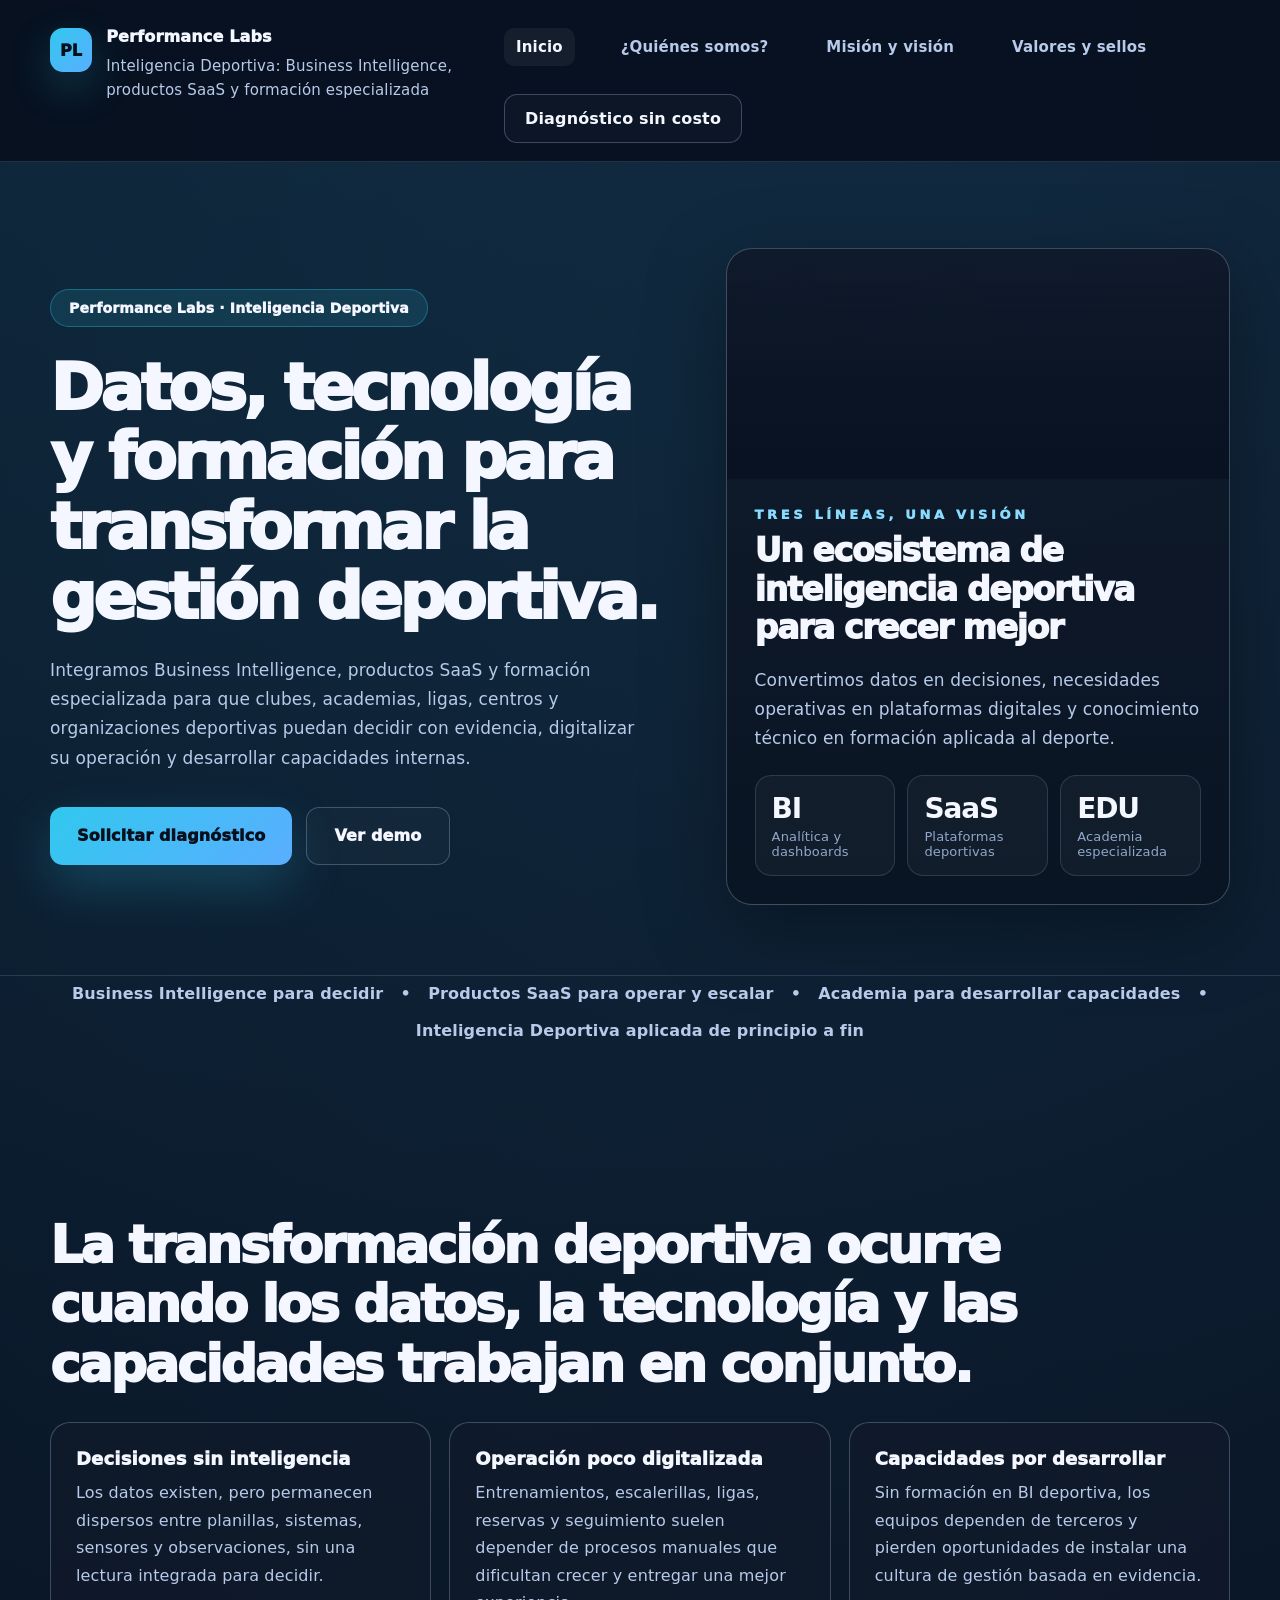
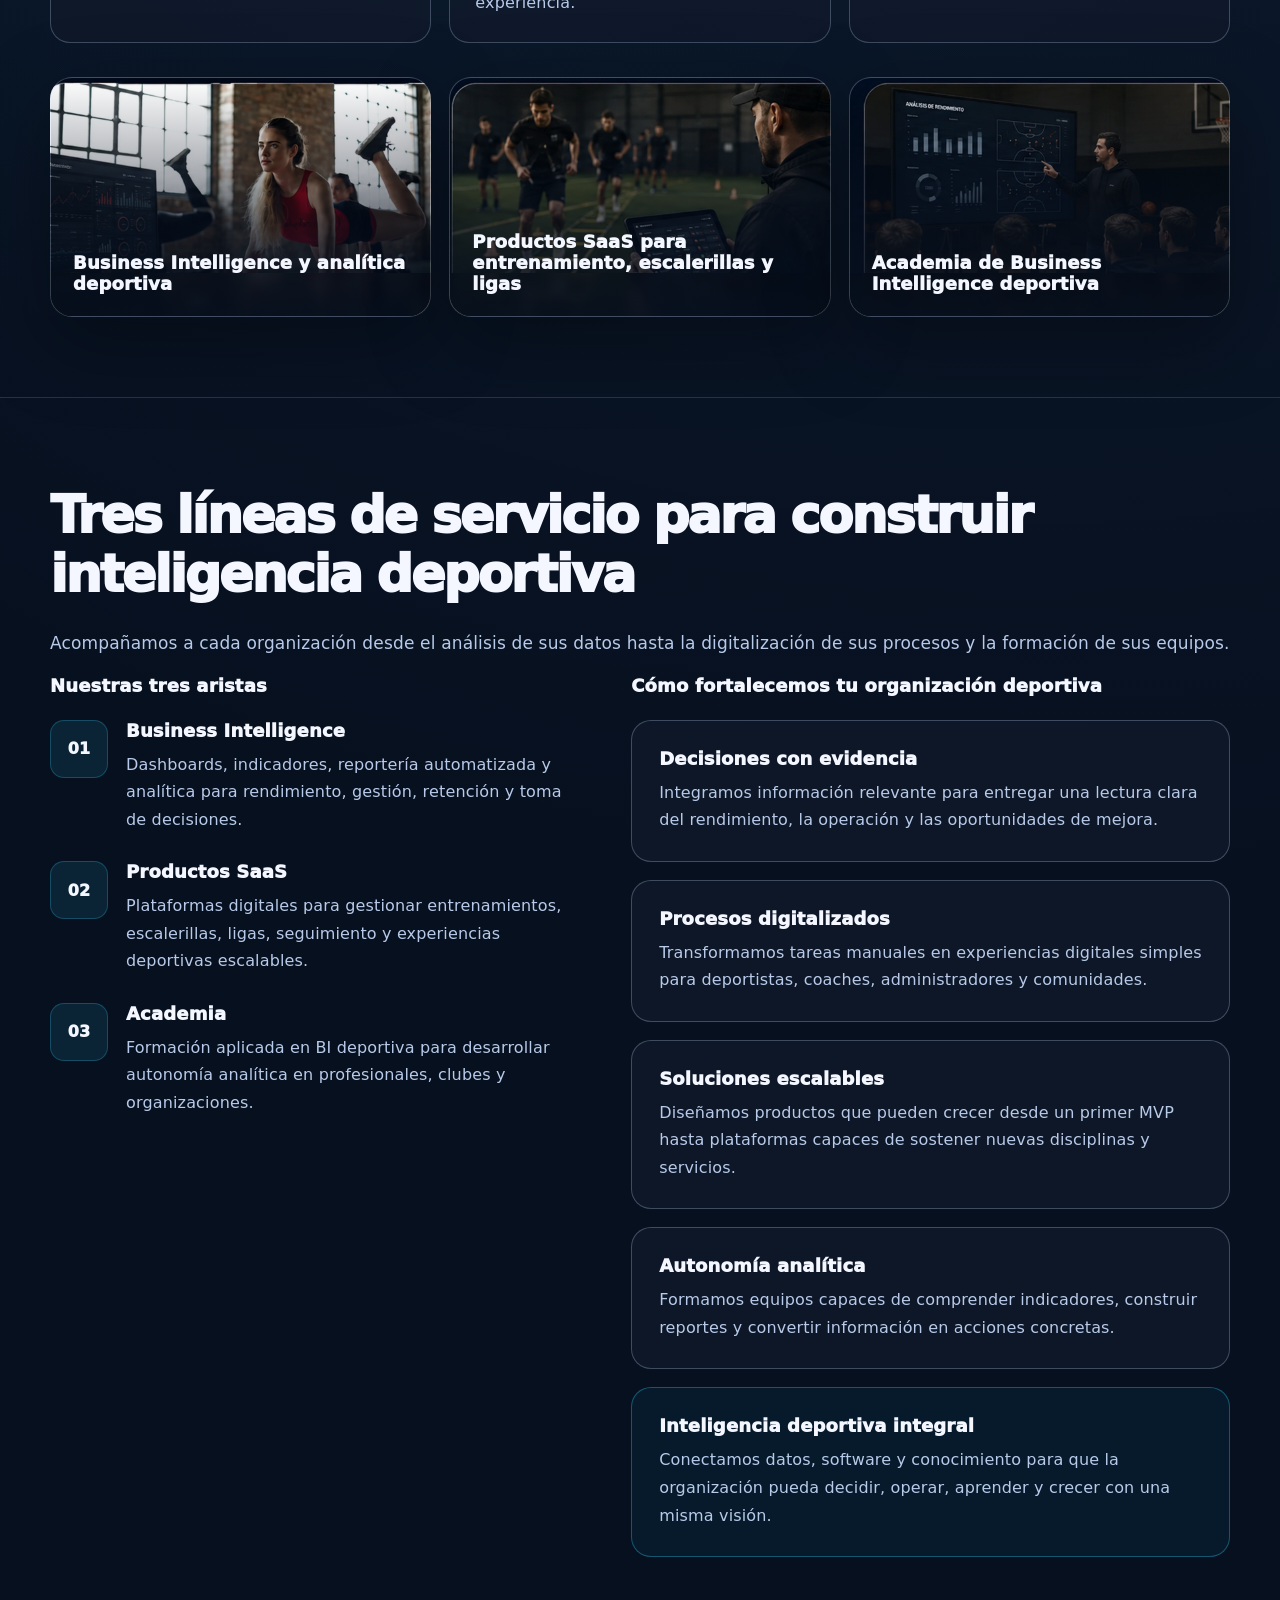
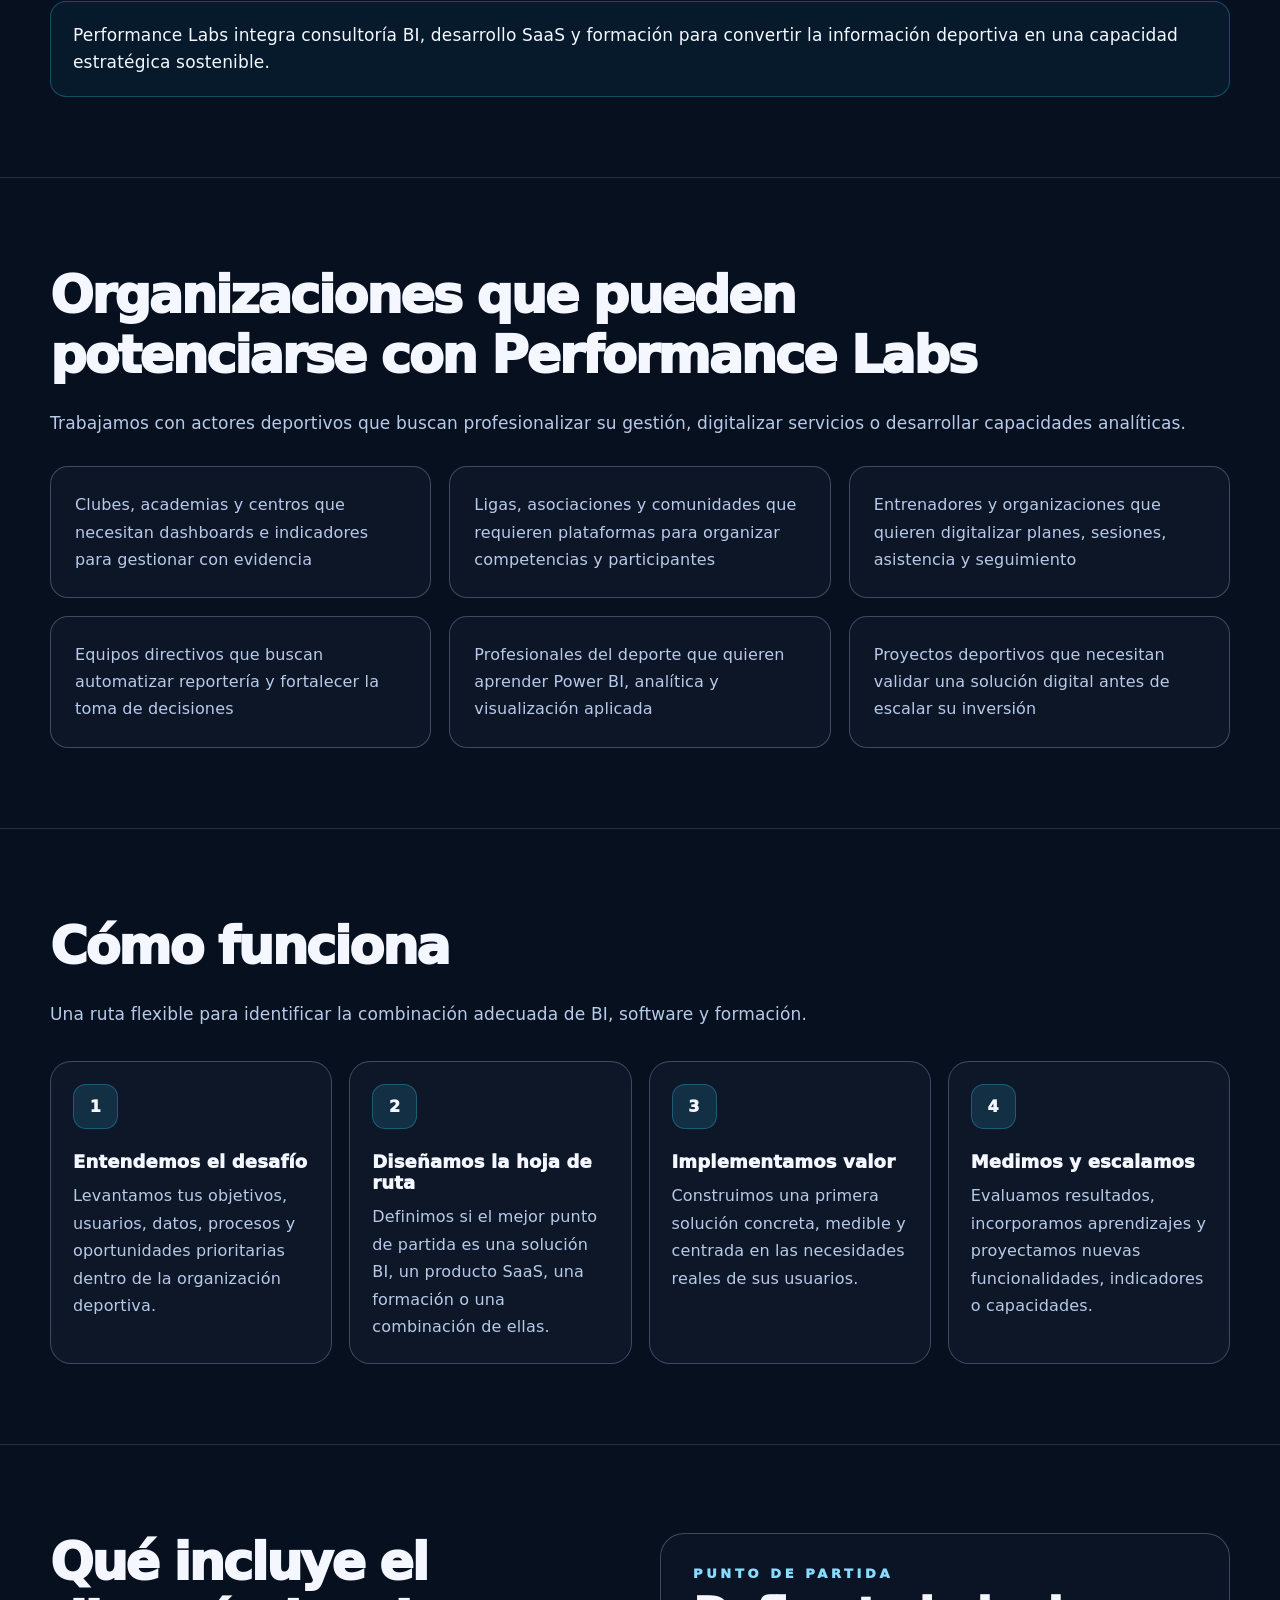
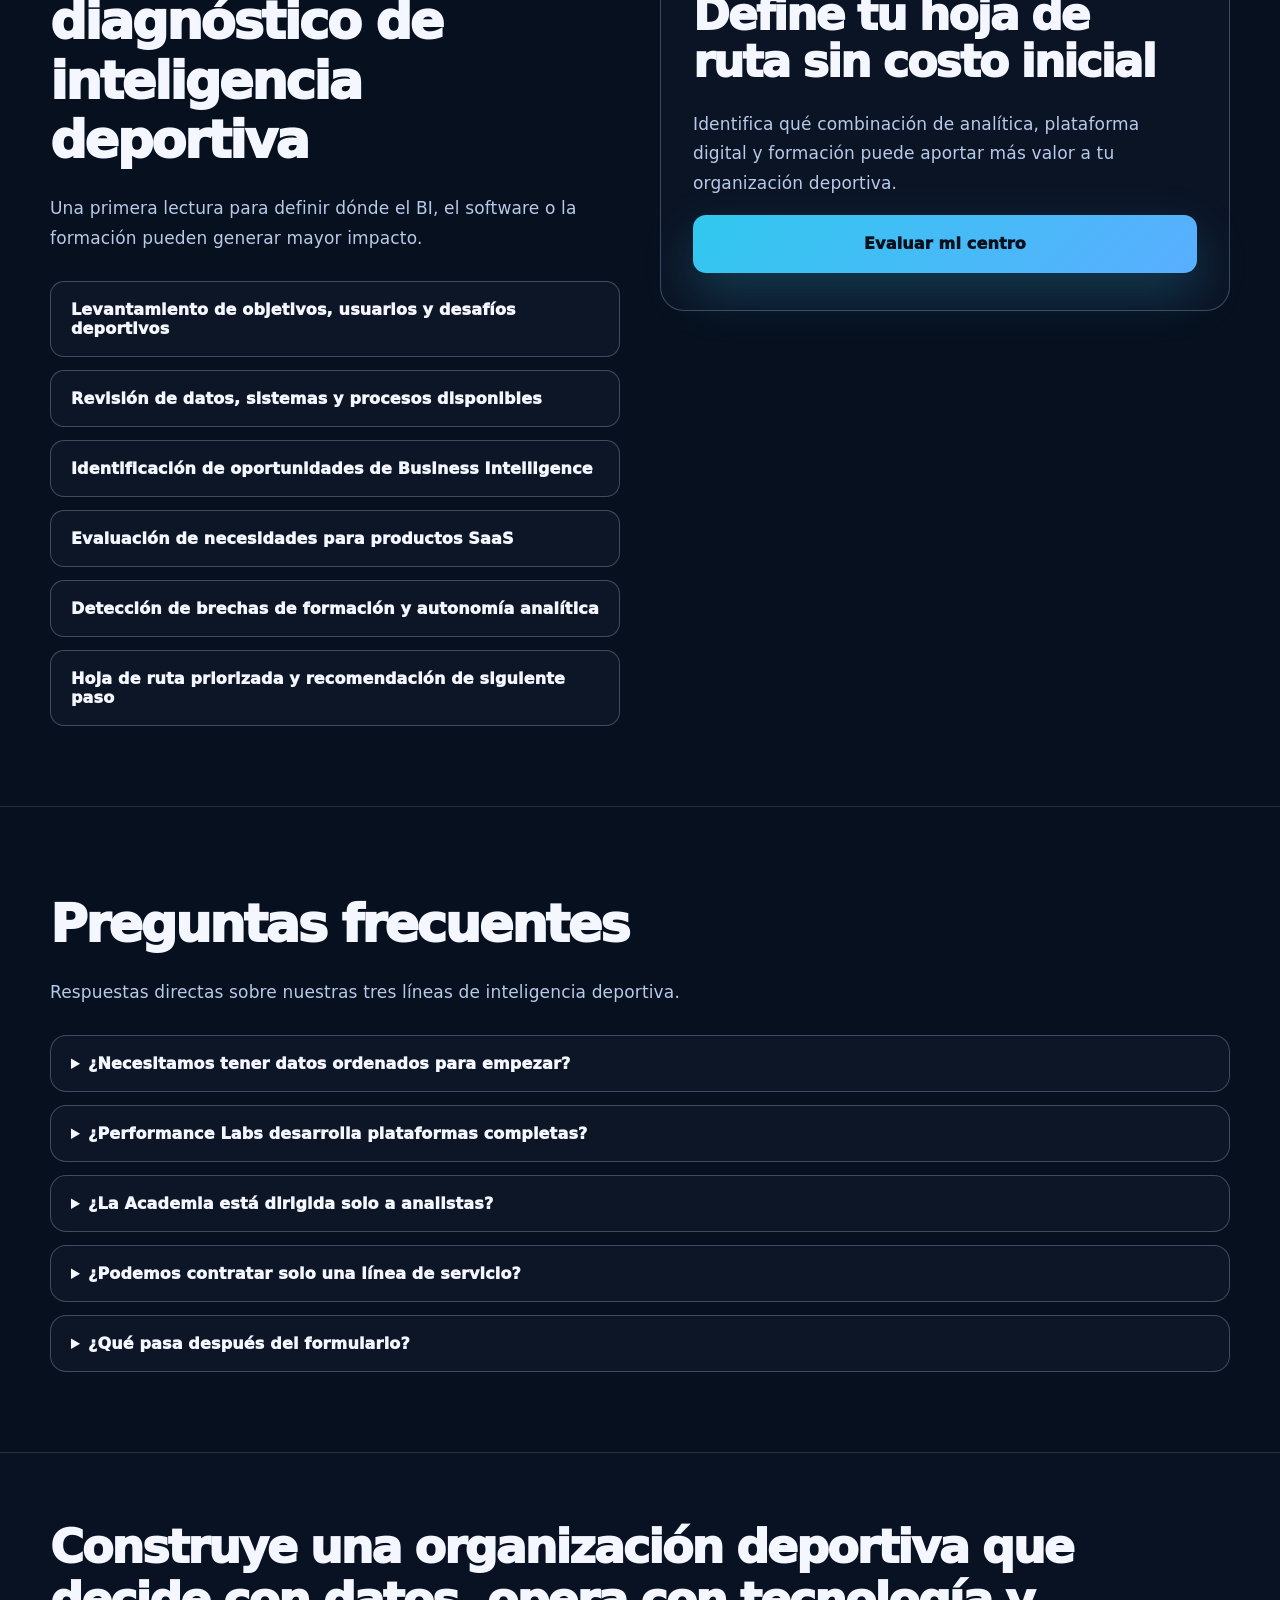
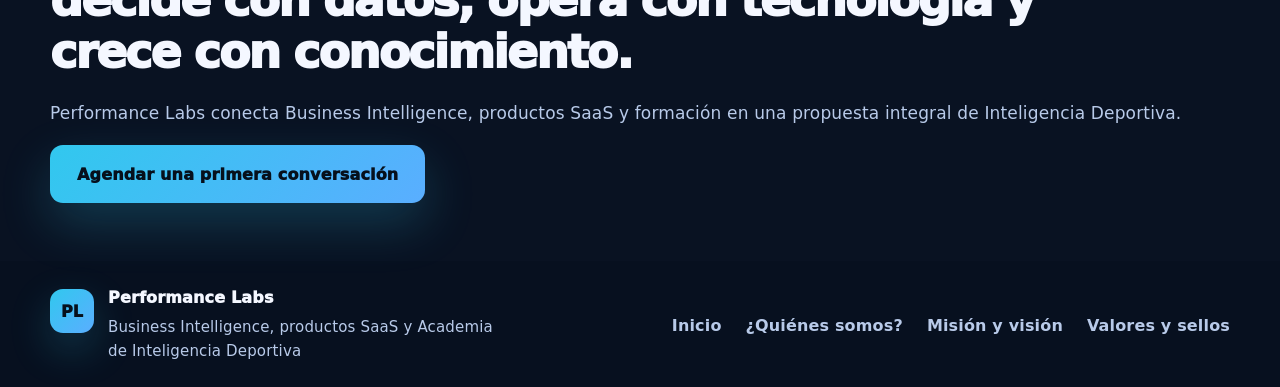
==== commit 95b30e18: "Add files via upload" ====
--- a/index.html
+++ b/index.html
@@ -138,9 +138,9 @@
     .image-band{display:grid;grid-template-columns:1fr 1fr 1fr;gap:18px;margin-top:34px}
     .photo-card{min-height:240px;border-radius:22px;border:1px solid var(--line2);overflow:hidden;position:relative;background:#111a2b;box-shadow:var(--shadow)}
     .photo-card::after{content:"";position:absolute;inset:0;background:linear-gradient(180deg,transparent,rgba(7,16,31,.88))}
-    .photo-card.one{background:url('https://images.unsplash.com/photo-1518611012118-696072aa579a?auto=format&fit=crop&w=900&q=80') center/cover}
-    .photo-card.two{background:url('./assets/sports-indicators.svg') center/cover no-repeat}
-    .photo-card.three{background:url('https://images.unsplash.com/photo-1521412644187-c49fa049e84d?auto=format&fit=crop&w=900&q=80') center/cover}
+    .photo-card.one{background-image:url('[data-uri]');background-position:center 42%;background-size:cover;background-repeat:no-repeat}
+    .photo-card.two{background-image:url('[data-uri]');background-position:center 45%;background-size:cover;background-repeat:no-repeat}
+    .photo-card.three{background-image:url('[data-uri]');background-position:center 40%;background-size:cover;background-repeat:no-repeat}
     .photo-label{position:absolute;z-index:2;left:22px;right:22px;bottom:22px;font-weight:950;font-size:18px}
 
     .two-col{display:grid;grid-template-columns:.9fr 1.05fr;gap:68px;align-items:start}
@@ -258,9 +258,9 @@
           <article class="small-card"><h3>Capacidades por desarrollar</h3><p>Sin formación en BI deportiva, los equipos dependen de terceros y pierden oportunidades de instalar una cultura de gestión basada en evidencia.</p></article>
         </div>
         <div class="image-band">
-          <div class="photo-card one"><div class="photo-label">Business Intelligence y analítica deportiva</div></div>
-          <div class="photo-card two"><div class="photo-label">Productos SaaS para entrenamiento, escalerillas y ligas</div></div>
-          <div class="photo-card three"><div class="photo-label">Academia de Business Intelligence deportiva</div></div>
+          <div class="photo-card one" role="img" aria-label="Analítica de rendimiento y Business Intelligence aplicada al deporte"><div class="photo-label">Business Intelligence y analítica deportiva</div></div>
+          <div class="photo-card two" role="img" aria-label="Plataforma SaaS para gestionar entrenamientos, escalerillas y ligas deportivas"><div class="photo-label">Productos SaaS para entrenamiento, escalerillas y ligas</div></div>
+          <div class="photo-card three" role="img" aria-label="Formación especializada en Business Intelligence y analítica deportiva"><div class="photo-label">Academia de Business Intelligence deportiva</div></div>
         </div>
       </div>
     </section>
